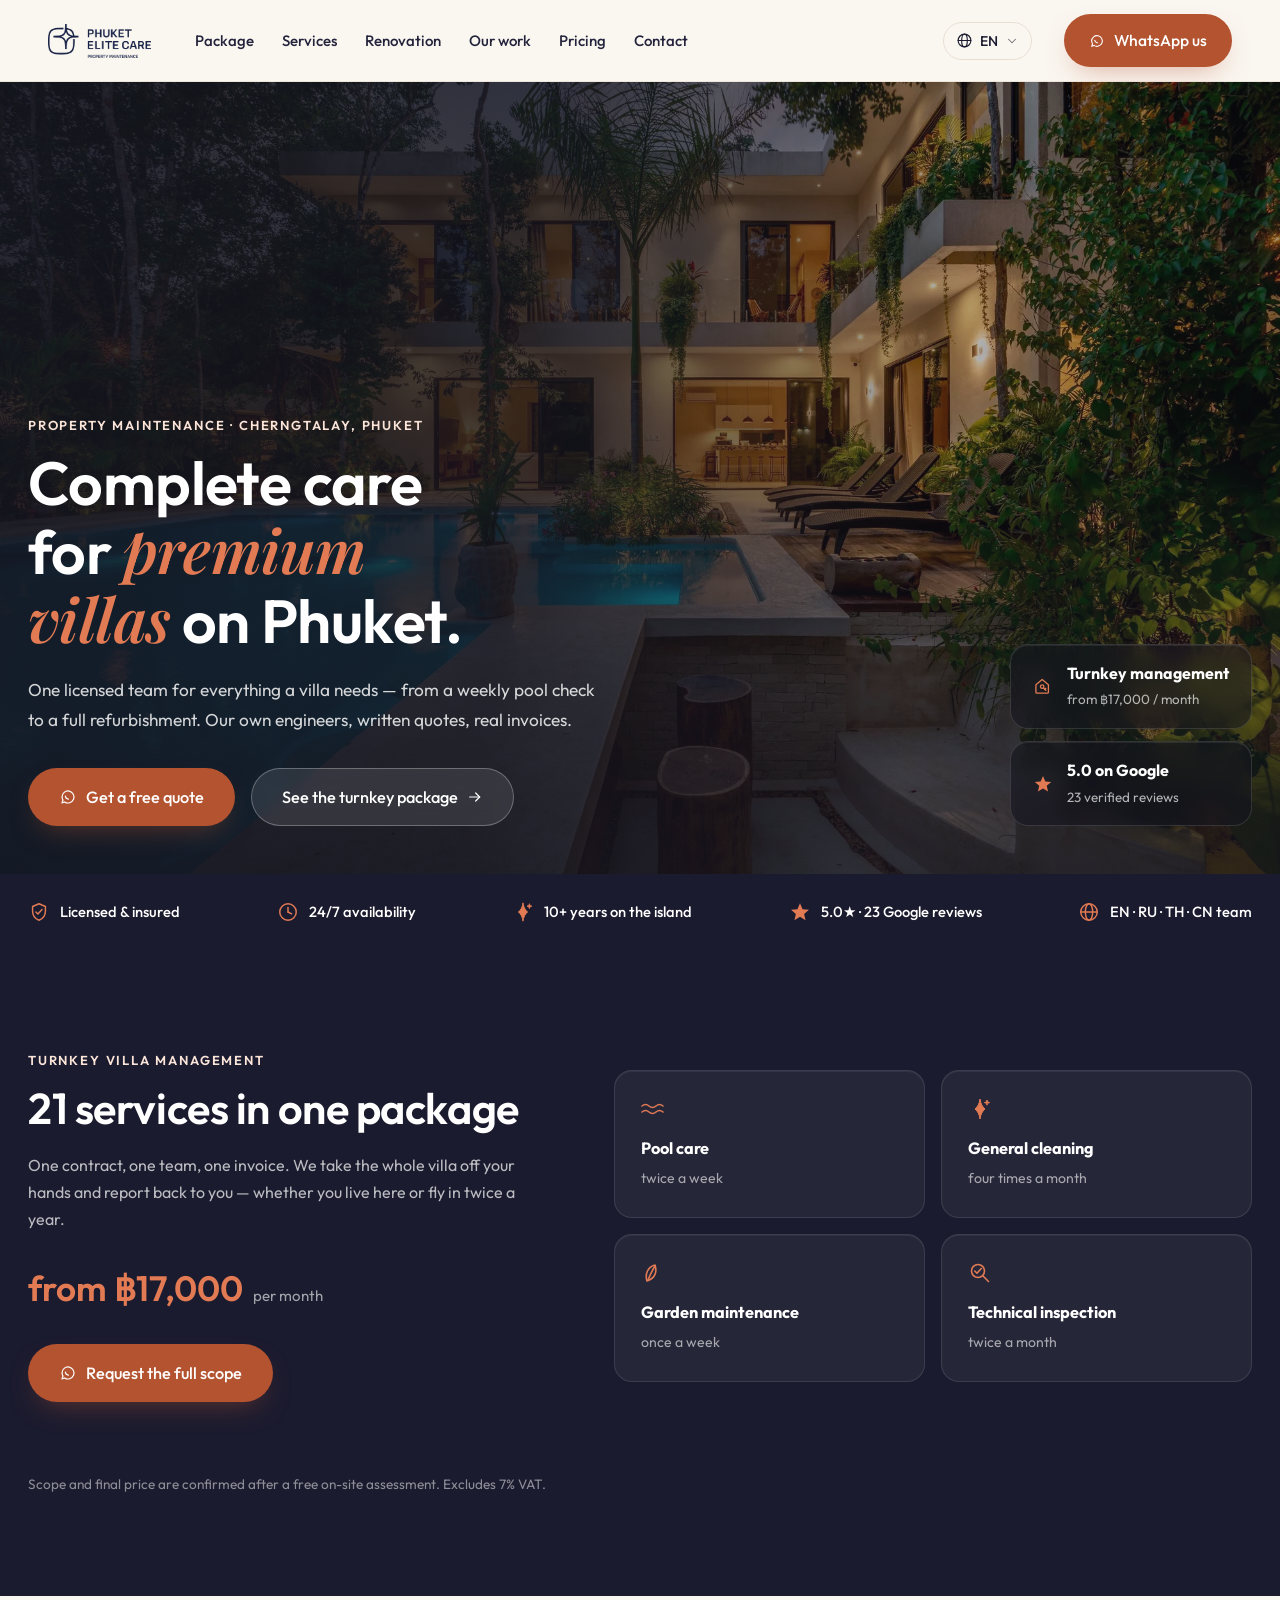
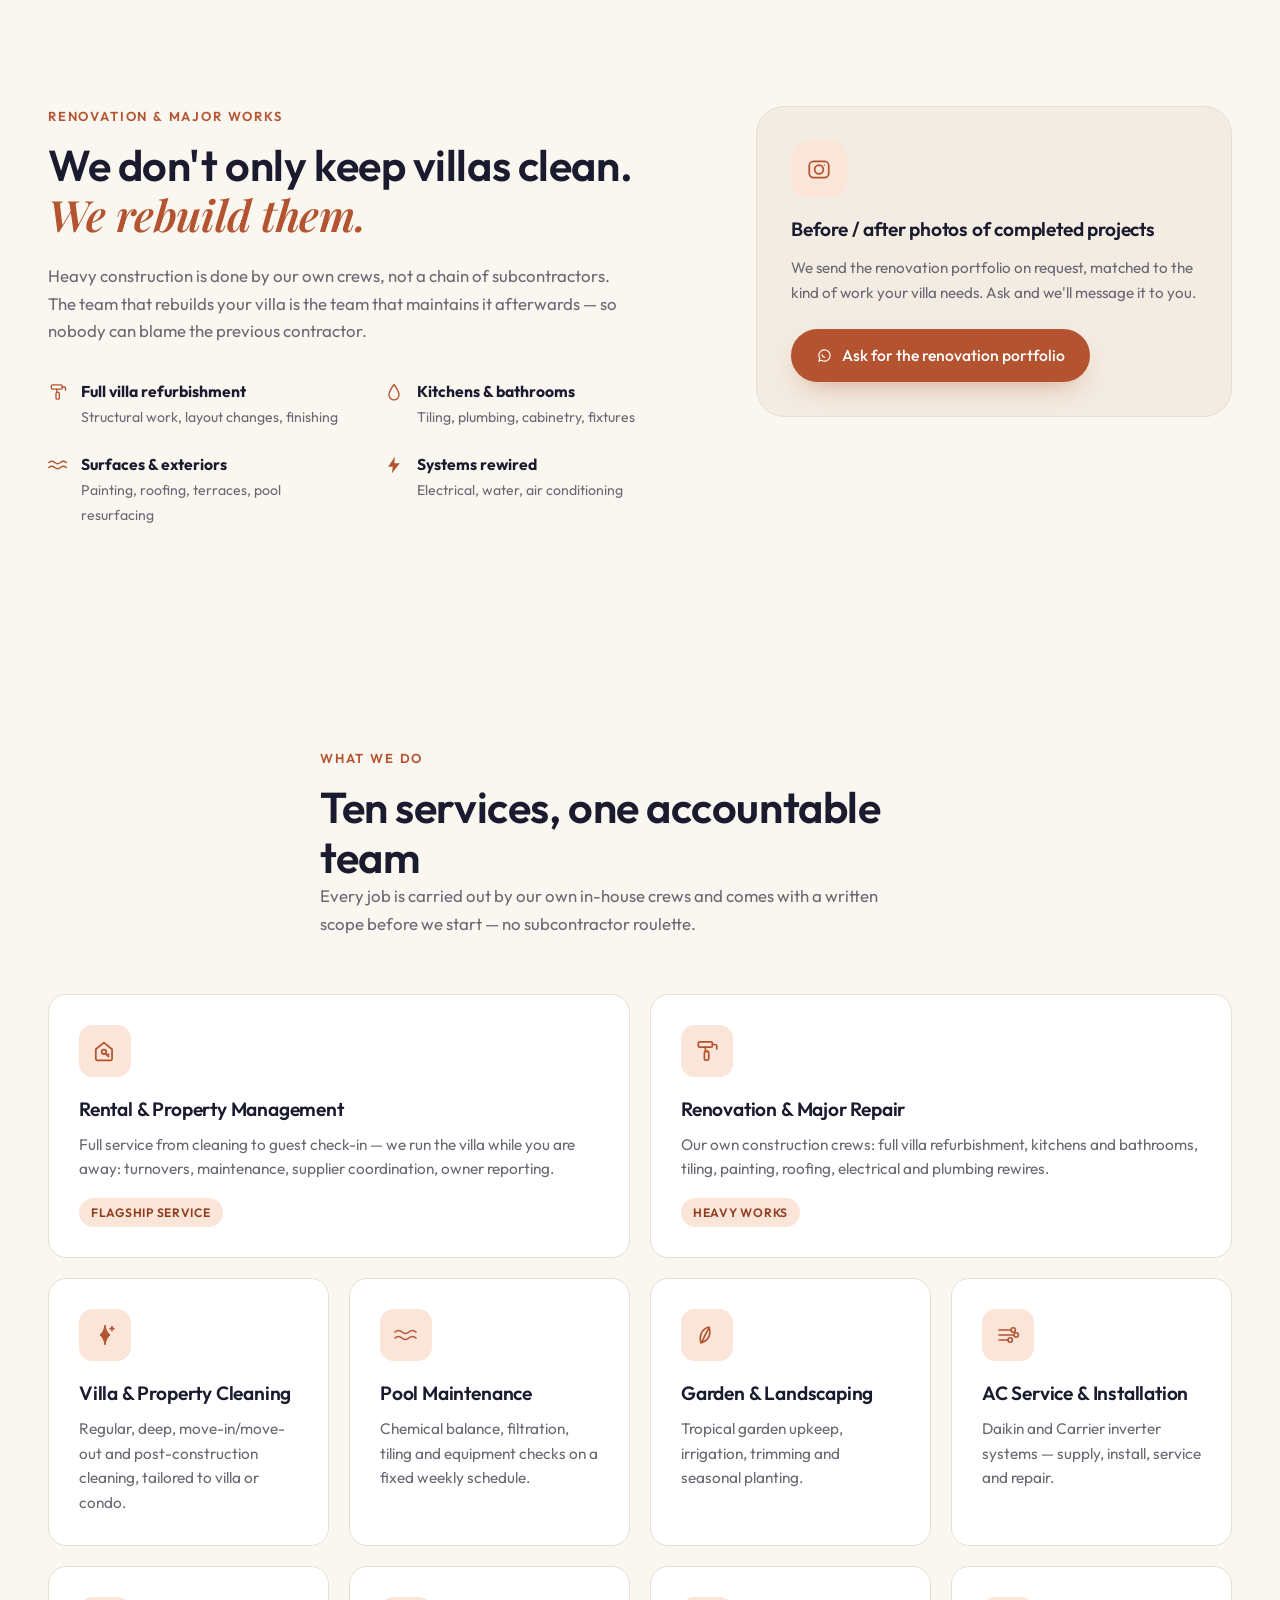
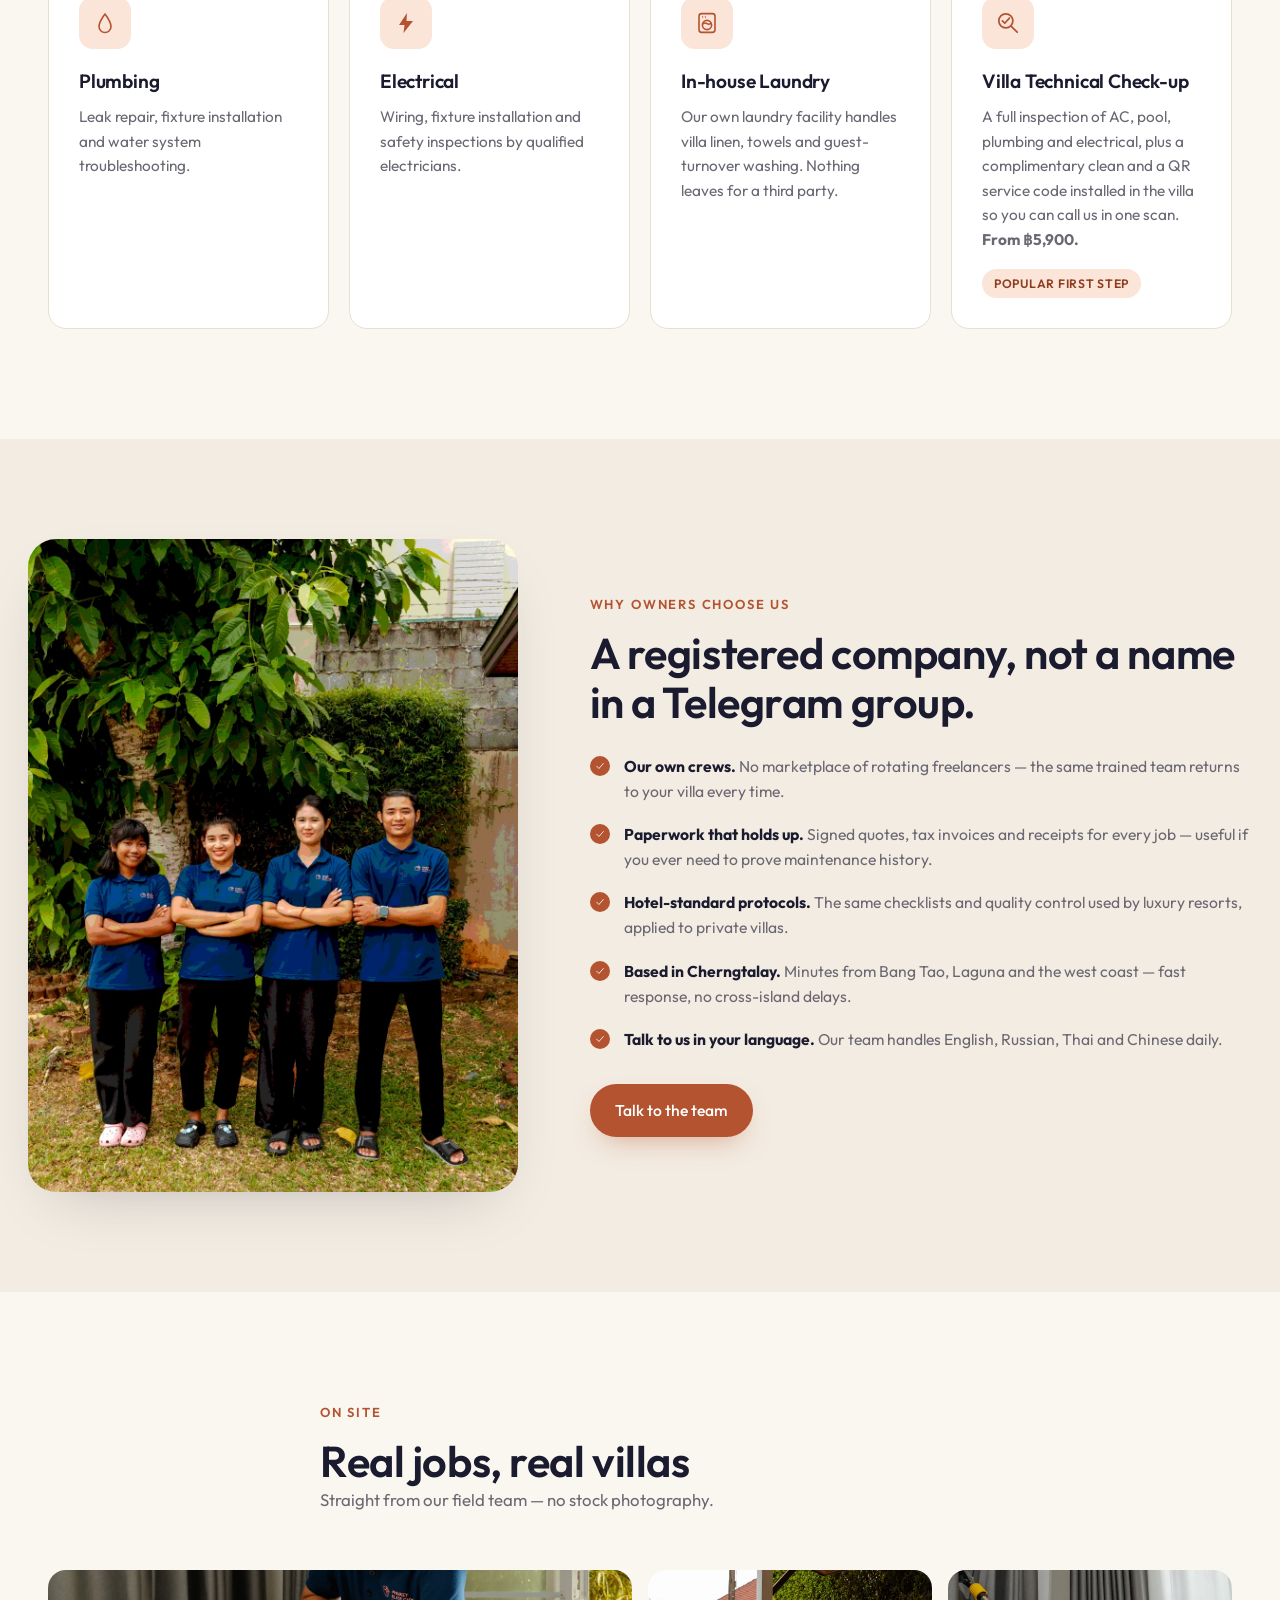
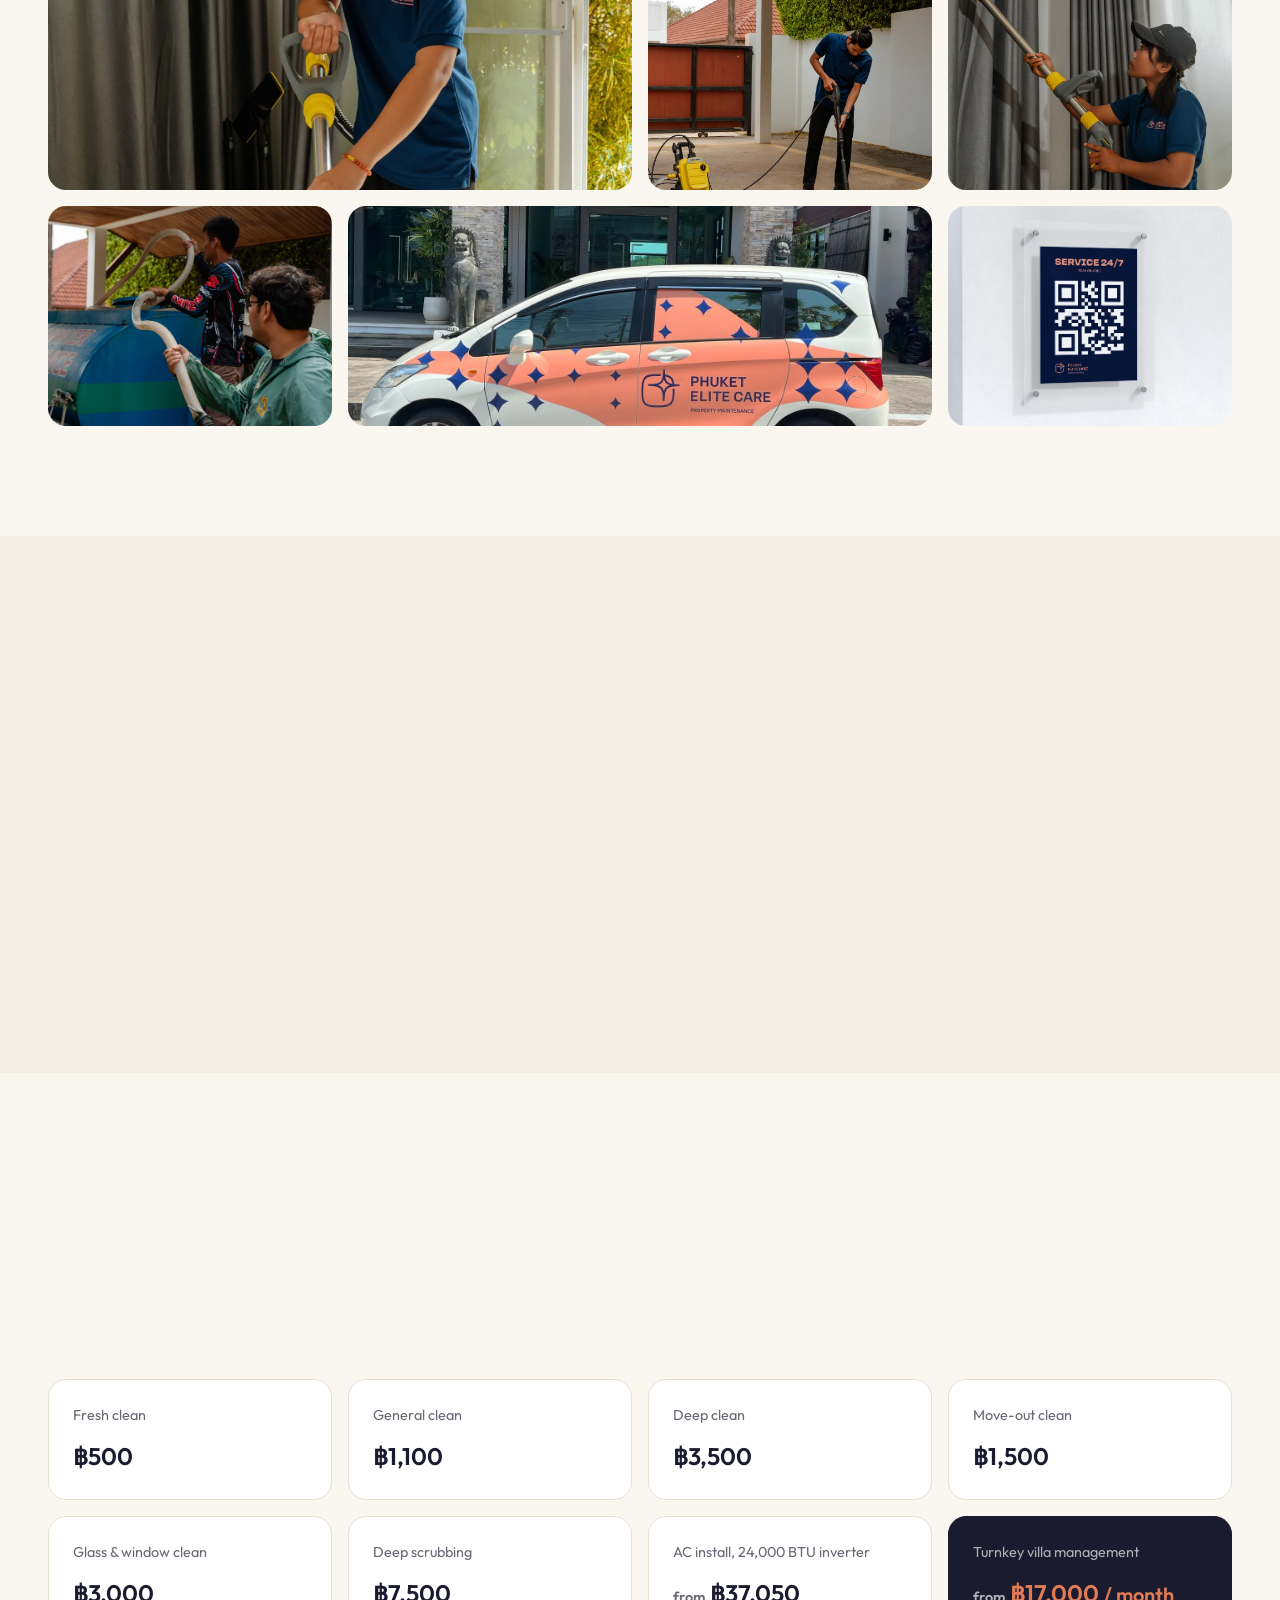
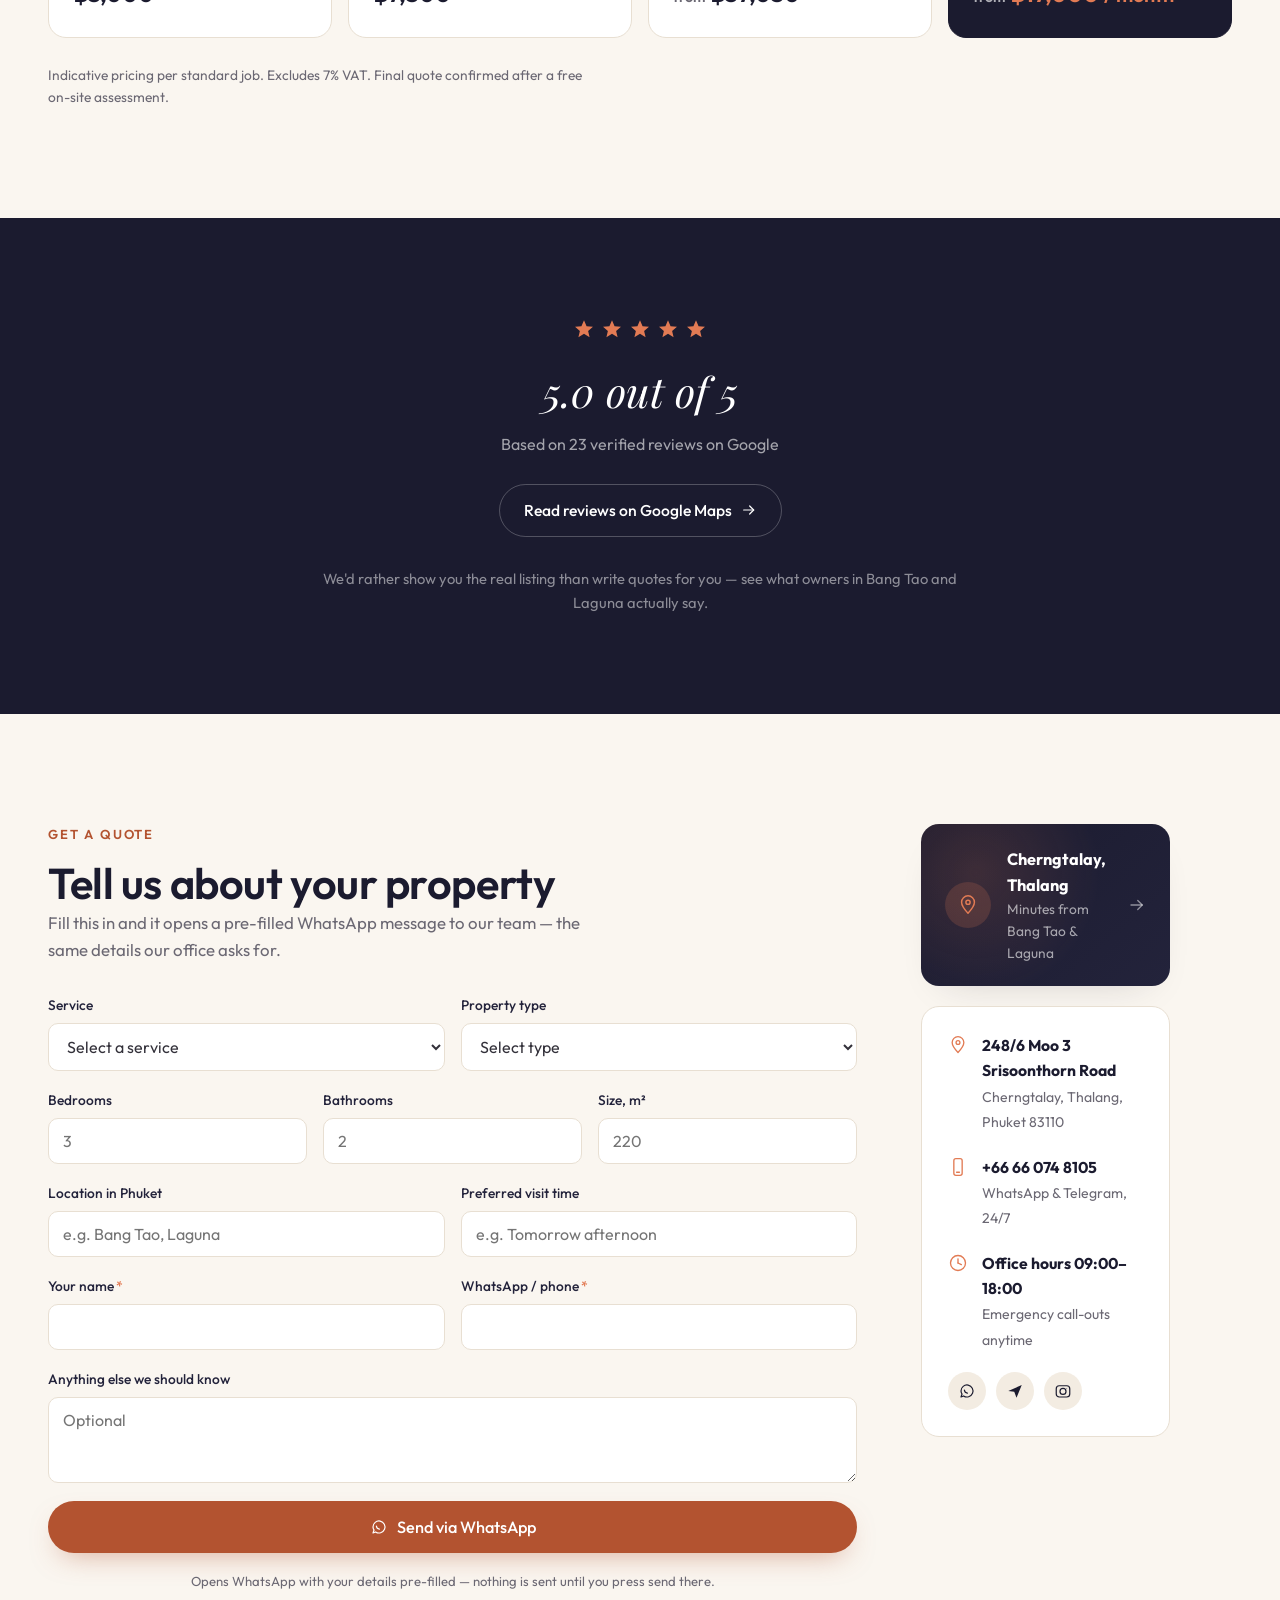
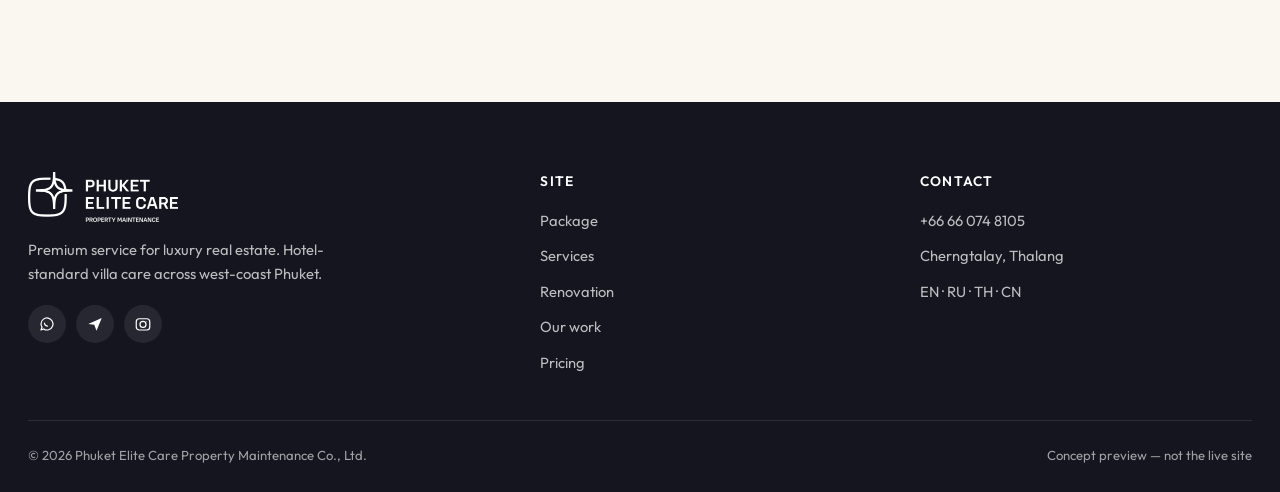
==== index.html @ 357c77c9 "Tune the hero scrim so the villa stays visible The previous scrim was darkened to guarantee contrast" ====
<!DOCTYPE html>
<html lang="en">
<head>
<meta charset="UTF-8">
<meta name="viewport" content="width=device-width, initial-scale=1.0">
<title data-i18n="meta.title">Phuket Elite Care — Premium Villa Care, Renovation &amp; Management</title>
<meta name="description" data-i18n-attr="content:meta.description" content="Complete care for premium villas on Phuket: turnkey management from ฿17,000/month, full renovation, pool, garden, AC, in-house laundry. Licensed, 24/7, EN·RU·TH·CN.">
<link rel="icon" href="assets/images/logo-sm.png">

<meta property="og:type" content="website">
<meta property="og:url" content="https://a1exxx.github.io/elitecare-phuket/">
<meta property="og:title" data-i18n-attr="content:meta.title" content="Phuket Elite Care — Premium Villa Care, Renovation & Management">
<meta property="og:description" data-i18n-attr="content:meta.description" content="Complete care for premium villas on Phuket.">
<meta property="og:image" content="https://a1exxx.github.io/elitecare-phuket/assets/images/og-cover.jpg">
<meta name="twitter:card" content="summary_large_image">

<link rel="preconnect" href="https://fonts.googleapis.com">
<link rel="preconnect" href="https://fonts.gstatic.com" crossorigin>
<link href="https://fonts.googleapis.com/css2?family=Playfair+Display:ital,wght@0,500;0,600;1,500;1,600&family=Outfit:wght@300;400;500;600;700&family=Noto+Sans+Thai:wght@300;400;500;600;700&family=Noto+Sans+SC:wght@300;400;500;600;700&display=swap" rel="stylesheet">
<link rel="preload" as="image" href="assets/images/hero-villa.webp" fetchpriority="high">
<link rel="stylesheet" href="styles.css?v=13">
</head>
<body>

<!-- ============ ICON SPRITE ============ -->
<svg class="icon-sprite-defs" aria-hidden="true" style="position:absolute;width:0;height:0;overflow:hidden">
<defs>

<symbol id="icon-sparkle" viewBox="0 0 24 24">
<path d="M12 2C12.6 6.7 14.3 9.7 17 12C14.3 14.3 12.6 17.3 12 22C11.4 17.3 9.7 14.3 7 12C9.7 9.7 11.4 6.7 12 2Z"/>
<path d="M19 3C19.3 4.6 20 5.3 21.6 5.6C20 5.9 19.3 6.6 19 8.2C18.7 6.6 18 5.9 16.4 5.6C18 5.3 18.7 4.6 19 3Z"/>
</symbol>

<symbol id="icon-pool" viewBox="0 0 24 24" fill="none" stroke="currentColor" stroke-width="1.6" stroke-linecap="round" stroke-linejoin="round">
<path d="M1 9Q4.5 6 8 9T15 9T22 9"/>
<path d="M1 15Q4.5 12 8 15T15 15T22 15"/>
</symbol>

<symbol id="icon-garden" viewBox="0 0 24 24" fill="none" stroke="currentColor" stroke-width="1.6" stroke-linecap="round" stroke-linejoin="round">
<path d="M6 20C4 14 6 6 14 4C16 10 15 17 6 20Z"/>
<path d="M7 19C9 14 11 10 14 5"/>
</symbol>

<symbol id="icon-ac" viewBox="0 0 24 24" fill="none" stroke="currentColor" stroke-width="1.6" stroke-linecap="round" stroke-linejoin="round">
<line x1="3" y1="7" x2="15" y2="7"/><circle cx="17.2" cy="7" r="2.2"/>
<line x1="3" y1="12" x2="18" y2="12"/><circle cx="20.2" cy="12" r="2.2"/>
<line x1="3" y1="17" x2="12" y2="17"/><circle cx="14.2" cy="17" r="2.2"/>
</symbol>

<symbol id="icon-plumbing" viewBox="0 0 24 24" fill="none" stroke="currentColor" stroke-width="1.6" stroke-linecap="round" stroke-linejoin="round">
<path d="M12 3C12 3 6 11 6 15.5A6 6 0 0 0 18 15.5C18 11 12 3 12 3Z"/>
</symbol>

<symbol id="icon-electrical" viewBox="0 0 24 24" fill="currentColor" stroke="none">
<path d="M13 2L5 14H10.5L9.5 22L19 10H12.5L13 2Z"/>
</symbol>

<symbol id="icon-renovation" viewBox="0 0 24 24" fill="none" stroke="currentColor" stroke-width="1.6" stroke-linecap="round" stroke-linejoin="round">
<rect x="4" y="3.5" width="13" height="5" rx="1.4"/>
<path d="M17 6H19.6A1.4 1.4 0 0 1 21 7.4V10"/>
<path d="M10.5 8.5V11.4A1 1 0 0 0 11.5 12.4H13"/>
<rect x="9.6" y="12.4" width="4" height="8.1" rx="1.4"/>
</symbol>

<symbol id="icon-management" viewBox="0 0 24 24" fill="none" stroke="currentColor" stroke-width="1.6" stroke-linecap="round" stroke-linejoin="round">
<path d="M3.5 10.4L11 4.2L18.5 10.4V19.4A1.2 1.2 0 0 1 17.3 20.6H4.7A1.2 1.2 0 0 1 3.5 19.4Z"/>
<circle cx="11" cy="12.8" r="2.1"/>
<path d="M12.6 14.4L15.4 17.2"/>
<path d="M14.2 16L15.4 14.8"/>
</symbol>

<symbol id="icon-laundry" viewBox="0 0 24 24" fill="none" stroke="currentColor" stroke-width="1.6" stroke-linecap="round" stroke-linejoin="round">
<rect x="4" y="2.6" width="16" height="18.8" rx="2.6"/>
<circle cx="12" cy="14" r="4.6"/>
<path d="M8.4 12.6Q10.2 11.3 12 12.6T15.6 12.6"/>
<circle cx="7.6" cy="6" r="0.7" fill="currentColor" stroke="none"/>
<circle cx="10.4" cy="6" r="0.7" fill="currentColor" stroke="none"/>
</symbol>

<symbol id="icon-checkup" viewBox="0 0 24 24" fill="none" stroke="currentColor" stroke-width="1.6" stroke-linecap="round" stroke-linejoin="round">
<circle cx="10" cy="10" r="6.5"/>
<line x1="14.8" y1="14.8" x2="20.5" y2="20.5"/>
<path d="M6.8 10L9 12.2L13.3 7.5"/>
</symbol>

<symbol id="icon-star" viewBox="0 0 24 24" fill="currentColor" stroke="none">
<path d="M12 2.5L14.8 8.9L21.8 9.6L16.5 14.2L18.1 21.1L12 17.3L5.9 21.1L7.5 14.2L2.2 9.6L9.2 8.9Z"/>
</symbol>

<symbol id="icon-shield" viewBox="0 0 24 24" fill="none" stroke="currentColor" stroke-width="1.6" stroke-linecap="round" stroke-linejoin="round">
<path d="M12 3L19 6V11C19 16.2 15.7 19.7 12 21C8.3 19.7 5 16.2 5 11V6Z"/>
<path d="M8.7 12L10.8 14.1L15.3 9.4"/>
</symbol>

<symbol id="icon-clock" viewBox="0 0 24 24" fill="none" stroke="currentColor" stroke-width="1.6" stroke-linecap="round" stroke-linejoin="round">
<circle cx="12" cy="12" r="9"/>
<line x1="12" y1="12" x2="12" y2="7"/>
<line x1="12" y1="12" x2="16" y2="14"/>
</symbol>

<symbol id="icon-globe" viewBox="0 0 24 24" fill="none" stroke="currentColor" stroke-width="1.6" stroke-linecap="round" stroke-linejoin="round">
<circle cx="12" cy="12" r="9"/>
<ellipse cx="12" cy="12" rx="4" ry="9"/>
<line x1="3" y1="12" x2="21" y2="12"/>
</symbol>

<symbol id="icon-message" viewBox="0 0 24 24" fill="none" stroke="currentColor" stroke-width="1.6" stroke-linecap="round" stroke-linejoin="round">
<path d="M4 12a8 8 0 1 1 3.5 6.6L4 20l1.4-3.9A8 8 0 0 1 4 12Z"/>
<path d="M8.5 10.8c.3 2 2 3.7 4 4"/>
</symbol>

<symbol id="icon-send" viewBox="0 0 24 24" fill="currentColor" stroke="none">
<path d="M3 12L21 4L14 21L11 13L3 12Z"/>
</symbol>

<symbol id="icon-camera" viewBox="0 0 24 24" fill="none" stroke="currentColor" stroke-width="1.6" stroke-linecap="round" stroke-linejoin="round">
<rect x="3" y="5" width="18" height="15" rx="4"/>
<circle cx="12" cy="12.5" r="4"/>
<circle cx="17" cy="8.5" r="0.6" fill="currentColor" stroke="none"/>
</symbol>

<symbol id="icon-pin" viewBox="0 0 24 24" fill="none" stroke="currentColor" stroke-width="1.6" stroke-linecap="round" stroke-linejoin="round">
<path d="M12 21C12 21 5 13.5 5 9A7 7 0 0 1 19 9C19 13.5 12 21 12 21Z"/>
<circle cx="12" cy="9" r="2.3"/>
</symbol>

<symbol id="icon-phone" viewBox="0 0 24 24" fill="none" stroke="currentColor" stroke-width="1.6" stroke-linecap="round" stroke-linejoin="round">
<rect x="7" y="2" width="10" height="20" rx="2.5"/>
<line x1="10.3" y1="18.3" x2="13.7" y2="18.3"/>
</symbol>

<symbol id="icon-menu" viewBox="0 0 24 24" fill="none" stroke="currentColor" stroke-width="1.8" stroke-linecap="round">
<line x1="4" y1="7" x2="20" y2="7"/><line x1="4" y1="12" x2="20" y2="12"/><line x1="4" y1="17" x2="20" y2="17"/>
</symbol>

<symbol id="icon-close" viewBox="0 0 24 24" fill="none" stroke="currentColor" stroke-width="1.8" stroke-linecap="round">
<line x1="6" y1="6" x2="18" y2="18"/><line x1="18" y1="6" x2="6" y2="18"/>
</symbol>

<symbol id="icon-arrow" viewBox="0 0 24 24" fill="none" stroke="currentColor" stroke-width="1.8" stroke-linecap="round" stroke-linejoin="round">
<line x1="4" y1="12" x2="19" y2="12"/><path d="M13 6L19 12L13 18"/>
</symbol>

<symbol id="icon-check" viewBox="0 0 24 24" fill="none" stroke="currentColor" stroke-width="2" stroke-linecap="round" stroke-linejoin="round">
<path d="M4 12.5L9.5 18L20 6"/>
</symbol>

<symbol id="icon-chevron" viewBox="0 0 24 24" fill="none" stroke="currentColor" stroke-width="1.8" stroke-linecap="round" stroke-linejoin="round">
<path d="M6 9L12 15L18 9"/>
</symbol>

</defs>
</svg>

<a href="#main" class="skip-link" data-i18n="skip.main">Skip to main content</a>

<!-- ============ HEADER ============ -->
<header class="site-header" id="top">
  <div class="header-inner">
    <a href="#top" class="logo">
      <img src="assets/images/logo-sm.png" alt="Phuket Elite Care — Property Maintenance" width="172" height="57">
    </a>
    <nav class="nav-links" aria-label="Primary">
      <a href="#package" data-i18n="nav.package">Package</a>
      <a href="#services" data-i18n="nav.services">Services</a>
      <a href="#renovation" data-i18n="nav.renovation">Renovation</a>
      <a href="#gallery" data-i18n="nav.work">Our work</a>
      <a href="#pricing" data-i18n="nav.pricing">Pricing</a>
      <a href="#contact" data-i18n="nav.contact">Contact</a>
    </nav>

    <div class="lang-switch">
      <button class="lang-btn" id="lang-btn" aria-haspopup="listbox" aria-expanded="false" data-i18n-attr="aria-label:nav.langLabel" aria-label="Change language">
        <svg class="icon" width="17" height="17"><use href="#icon-globe"/></svg>
        <span class="lang-current" id="lang-current">EN</span>
        <svg class="icon lang-chevron" width="14" height="14"><use href="#icon-chevron"/></svg>
      </button>
      <ul class="lang-menu" id="lang-menu" role="listbox" hidden></ul>
    </div>

    <a href="https://wa.me/66660748105" target="_blank" rel="noopener" class="btn btn-primary header-cta">
      <svg class="icon" width="16" height="16"><use href="#icon-message"/></svg>
      <span data-i18n="nav.whatsapp">WhatsApp us</span>
    </a>

    <button class="nav-toggle" data-i18n-attr="aria-label:nav.menuOpen" aria-label="Open menu" aria-expanded="false" aria-controls="mobile-nav">
      <svg class="icon icon-open" width="22" height="22"><use href="#icon-menu"/></svg>
      <svg class="icon icon-close" width="22" height="22"><use href="#icon-close"/></svg>
    </button>
  </div>

  <nav class="mobile-nav" id="mobile-nav" aria-label="Mobile">
    <a href="#package" data-i18n="nav.package">Package</a>
    <a href="#services" data-i18n="nav.services">Services</a>
    <a href="#renovation" data-i18n="nav.renovation">Renovation</a>
    <a href="#gallery" data-i18n="nav.work">Our work</a>
    <a href="#pricing" data-i18n="nav.pricing">Pricing</a>
    <a href="#contact" data-i18n="nav.contact">Contact</a>
    <a href="https://wa.me/66660748105" target="_blank" rel="noopener" class="btn btn-primary" data-i18n="nav.whatsapp">WhatsApp us</a>
  </nav>
</header>

<main id="main">

<!-- ============ HERO ============ -->
<section class="hero">
  <img src="assets/images/hero-villa.webp" data-i18n-attr="alt:gal.altHero" alt="A premium villa with a lit pool at dusk" class="hero-bg" fetchpriority="high" decoding="async">
  <div class="hero-scrim"></div>
  <div class="hero-inner">
    <div class="hero-content">
      <p class="eyebrow eyebrow-light" data-i18n="hero.eyebrow">Property maintenance · Cherngtalay, Phuket</p>
      <h1>
        <span data-i18n="hero.h1a">Complete care for</span>
        <em data-i18n="hero.h1em">premium villas</em>
        <span data-i18n="hero.h1b">on Phuket.</span>
      </h1>
      <p class="hero-lead" data-i18n="hero.lead">One licensed team for everything a villa needs — from a weekly pool check to a full refurbishment. Our own engineers, written quotes, real invoices.</p>
      <div class="hero-actions">
        <a href="#contact" class="btn btn-primary btn-lg">
          <svg class="icon" width="18" height="18"><use href="#icon-message"/></svg>
          <span data-i18n="hero.cta1">Get a free quote</span>
        </a>
        <a href="#package" class="btn btn-glass btn-lg">
          <span data-i18n="hero.cta2">See the turnkey package</span>
          <svg class="icon" width="16" height="16"><use href="#icon-arrow"/></svg>
        </a>
      </div>
    </div>

    <div class="hero-stats">
      <div class="hero-stat">
        <svg class="icon" width="20" height="20"><use href="#icon-management"/></svg>
        <div>
          <strong data-i18n="hero.stat1">Turnkey management</strong>
          <span data-i18n="hero.stat1sub">from ฿17,000 / month</span>
        </div>
      </div>
      <div class="hero-stat">
        <svg class="icon" width="20" height="20"><use href="#icon-star"/></svg>
        <div>
          <strong data-i18n="hero.stat2">5.0 on Google</strong>
          <span data-i18n="hero.stat2sub">23 verified reviews</span>
        </div>
      </div>
    </div>
  </div>
</section>

<!-- ============ TRUST BAR ============ -->
<section class="trust-bar">
  <div class="trust-bar-inner">
    <div class="trust-item reveal">
      <svg class="icon" width="22" height="22"><use href="#icon-shield"/></svg>
      <span data-i18n="trust.licensed">Licensed &amp; insured</span>
    </div>
    <div class="trust-item reveal">
      <svg class="icon" width="22" height="22"><use href="#icon-clock"/></svg>
      <span data-i18n="trust.hours">24/7 availability</span>
    </div>
    <div class="trust-item reveal">
      <svg class="icon" width="22" height="22"><use href="#icon-sparkle"/></svg>
      <span data-i18n="trust.years">10+ years on the island</span>
    </div>
    <div class="trust-item reveal">
      <svg class="icon" width="22" height="22"><use href="#icon-star"/></svg>
      <span data-i18n="trust.reviews">5.0★ · 23 Google reviews</span>
    </div>
    <div class="trust-item reveal">
      <svg class="icon" width="22" height="22"><use href="#icon-globe"/></svg>
      <span data-i18n="trust.langs">EN · RU · TH · CN team</span>
    </div>
  </div>
</section>

<!-- ============ TURNKEY PACKAGE ============ -->
<section class="package" id="package">
  <div class="package-inner">
    <div class="package-head reveal">
      <p class="eyebrow eyebrow-light" data-i18n="pkg.eyebrow">Turnkey villa management</p>
      <h2 data-i18n="pkg.h2">21 services in one package</h2>
      <p class="package-lead" data-i18n="pkg.lead">One contract, one team, one invoice.</p>
      <div class="package-price">
        <strong data-i18n="pkg.price">from ฿17,000</strong>
        <span data-i18n="pkg.priceUnit">per month</span>
      </div>
      <a href="https://wa.me/66660748105" target="_blank" rel="noopener" class="btn btn-primary btn-lg" id="pkg-cta">
        <svg class="icon" width="18" height="18"><use href="#icon-message"/></svg>
        <span data-i18n="pkg.cta">Request the full scope</span>
      </a>
    </div>

    <ul class="package-grid">
      <li class="package-item reveal">
        <svg class="icon" width="24" height="24"><use href="#icon-pool"/></svg>
        <strong data-i18n="pkg.item1">Pool care</strong>
        <span data-i18n="pkg.item1sub">twice a week</span>
      </li>
      <li class="package-item reveal">
        <svg class="icon" width="24" height="24"><use href="#icon-sparkle"/></svg>
        <strong data-i18n="pkg.item2">General cleaning</strong>
        <span data-i18n="pkg.item2sub">four times a month</span>
      </li>
      <li class="package-item reveal">
        <svg class="icon" width="24" height="24"><use href="#icon-garden"/></svg>
        <strong data-i18n="pkg.item3">Garden maintenance</strong>
        <span data-i18n="pkg.item3sub">once a week</span>
      </li>
      <li class="package-item reveal">
        <svg class="icon" width="24" height="24"><use href="#icon-checkup"/></svg>
        <strong data-i18n="pkg.item4">Technical inspection</strong>
        <span data-i18n="pkg.item4sub">twice a month</span>
      </li>
    </ul>
    <p class="package-note reveal" data-i18n="pkg.note">Scope and final price are confirmed after a free on-site assessment. Excludes 7% VAT.</p>
  </div>
</section>

<!-- ============ RENOVATION SPOTLIGHT ============ -->
<section class="reno" id="renovation">
  <div class="reno-grid">
    <div class="reno-content reveal">
      <p class="eyebrow" data-i18n="reno.eyebrow">Renovation &amp; major works</p>
      <h2>
        <span data-i18n="reno.h2a">We don't only keep villas clean.</span>
        <em data-i18n="reno.h2em">We rebuild them.</em>
      </h2>
      <p class="section-lead" data-i18n="reno.lead">Heavy construction is done by our own crews, not a chain of subcontractors.</p>

      <ul class="reno-list">
        <li>
          <svg class="icon" width="20" height="20"><use href="#icon-renovation"/></svg>
          <div>
            <strong data-i18n="reno.b1">Full villa refurbishment</strong>
            <span data-i18n="reno.b1sub">Structural work, layout changes, finishing</span>
          </div>
        </li>
        <li>
          <svg class="icon" width="20" height="20"><use href="#icon-plumbing"/></svg>
          <div>
            <strong data-i18n="reno.b2">Kitchens &amp; bathrooms</strong>
            <span data-i18n="reno.b2sub">Tiling, plumbing, cabinetry, fixtures</span>
          </div>
        </li>
        <li>
          <svg class="icon" width="20" height="20"><use href="#icon-pool"/></svg>
          <div>
            <strong data-i18n="reno.b3">Surfaces &amp; exteriors</strong>
            <span data-i18n="reno.b3sub">Painting, roofing, terraces, pool resurfacing</span>
          </div>
        </li>
        <li>
          <svg class="icon" width="20" height="20"><use href="#icon-electrical"/></svg>
          <div>
            <strong data-i18n="reno.b4">Systems rewired</strong>
            <span data-i18n="reno.b4sub">Electrical, water, air conditioning</span>
          </div>
        </li>
      </ul>
    </div>

    <aside class="reno-portfolio reveal">
      <div class="reno-portfolio-mark">
        <svg class="icon" width="26" height="26"><use href="#icon-camera"/></svg>
      </div>
      <h3 data-i18n="reno.portfolioTitle">Before / after photos of completed projects</h3>
      <p data-i18n="reno.portfolioText">We send the renovation portfolio on request, matched to the kind of work your villa needs.</p>
      <a href="https://wa.me/66660748105" target="_blank" rel="noopener" class="btn btn-primary" id="reno-cta">
        <svg class="icon" width="17" height="17"><use href="#icon-message"/></svg>
        <span data-i18n="reno.cta">Ask for the renovation portfolio</span>
      </a>
    </aside>
  </div>
</section>

<!-- ============ SERVICES ============ -->
<section class="services" id="services">
  <div class="section-head reveal">
    <p class="eyebrow" data-i18n="svc.eyebrow">What we do</p>
    <h2 data-i18n="svc.h2">Ten services, one accountable team</h2>
    <p class="section-lead" data-i18n="svc.lead">Every job is carried out by our own in-house crews.</p>
  </div>

  <div class="bento">
    <article class="bento-card reveal">
      <div class="bento-icon"><svg class="icon" width="26" height="26"><use href="#icon-management"/></svg></div>
      <h3 data-i18n="svc.mgmt">Rental &amp; Property Management</h3>
      <p data-i18n="svc.mgmtText">Full service from cleaning to guest check-in.</p>
      <span class="bento-tag" data-i18n="svc.mgmtTag">Flagship service</span>
    </article>

    <article class="bento-card reveal">
      <div class="bento-icon"><svg class="icon" width="26" height="26"><use href="#icon-renovation"/></svg></div>
      <h3 data-i18n="svc.reno">Renovation &amp; Major Repair</h3>
      <p data-i18n="svc.renoText">Our own construction crews.</p>
      <span class="bento-tag" data-i18n="svc.renoTag">Heavy works</span>
    </article>

    <article class="bento-card reveal">
      <div class="bento-icon"><svg class="icon" width="24" height="24"><use href="#icon-sparkle"/></svg></div>
      <h3 data-i18n="svc.clean">Villa &amp; Property Cleaning</h3>
      <p data-i18n="svc.cleanText">Regular, deep, move-in/move-out and post-construction cleaning.</p>
    </article>

    <article class="bento-card reveal">
      <div class="bento-icon"><svg class="icon" width="24" height="24"><use href="#icon-pool"/></svg></div>
      <h3 data-i18n="svc.pool">Pool Maintenance</h3>
      <p data-i18n="svc.poolText">Chemical balance, filtration and equipment checks.</p>
    </article>

    <article class="bento-card reveal">
      <div class="bento-icon"><svg class="icon" width="24" height="24"><use href="#icon-garden"/></svg></div>
      <h3 data-i18n="svc.garden">Garden &amp; Landscaping</h3>
      <p data-i18n="svc.gardenText">Tropical garden upkeep, irrigation and trimming.</p>
    </article>

    <article class="bento-card reveal">
      <div class="bento-icon"><svg class="icon" width="24" height="24"><use href="#icon-ac"/></svg></div>
      <h3 data-i18n="svc.ac">AC Service &amp; Installation</h3>
      <p data-i18n="svc.acText">Daikin and Carrier inverter systems.</p>
    </article>

    <article class="bento-card reveal">
      <div class="bento-icon"><svg class="icon" width="24" height="24"><use href="#icon-plumbing"/></svg></div>
      <h3 data-i18n="svc.plumb">Plumbing</h3>
      <p data-i18n="svc.plumbText">Leak repair, fixture installation and troubleshooting.</p>
    </article>

    <article class="bento-card reveal">
      <div class="bento-icon"><svg class="icon" width="24" height="24"><use href="#icon-electrical"/></svg></div>
      <h3 data-i18n="svc.elec">Electrical</h3>
      <p data-i18n="svc.elecText">Wiring, fixture installation and safety inspections.</p>
    </article>

    <article class="bento-card reveal">
      <div class="bento-icon"><svg class="icon" width="24" height="24"><use href="#icon-laundry"/></svg></div>
      <h3 data-i18n="svc.laundry">In-house Laundry</h3>
      <p data-i18n="svc.laundryText">Our own laundry facility handles villa linen and towels.</p>
    </article>

    <article class="bento-card bento-wide reveal">
      <div class="bento-icon"><svg class="icon" width="26" height="26"><use href="#icon-checkup"/></svg></div>
      <h3 data-i18n="svc.checkup">Villa Technical Check-up</h3>
      <p>
        <span data-i18n="svc.checkupText">A full inspection of AC, pool, plumbing and electrical.</span>
        <strong data-i18n="svc.checkupPrice">From ฿5,900.</strong>
      </p>
      <span class="bento-tag" data-i18n="svc.checkupTag">Popular first step</span>
    </article>
  </div>
</section>

<!-- ============ WHY US ============ -->
<section class="why-us" id="why-us">
  <div class="why-grid">
    <div class="why-visual reveal">
      <img src="assets/images/photo-05.webp" data-i18n-attr="alt:gal.altTeam" alt="The Phuket Elite Care team" class="why-img" loading="lazy">
    </div>
    <div class="why-content reveal">
      <p class="eyebrow" data-i18n="why.eyebrow">Why owners choose us</p>
      <h2 data-i18n="why.h2">A registered company, not a name in a Telegram group.</h2>
      <ul class="why-list">
        <li>
          <svg class="icon" width="20" height="20"><use href="#icon-check"/></svg>
          <div><strong data-i18n="why.p1">Our own crews.</strong> <span data-i18n="why.p1text">The same trained team returns to your villa every time.</span></div>
        </li>
        <li>
          <svg class="icon" width="20" height="20"><use href="#icon-check"/></svg>
          <div><strong data-i18n="why.p2">Paperwork that holds up.</strong> <span data-i18n="why.p2text">Signed quotes, tax invoices and receipts for every job.</span></div>
        </li>
        <li>
          <svg class="icon" width="20" height="20"><use href="#icon-check"/></svg>
          <div><strong data-i18n="why.p3">Hotel-standard protocols.</strong> <span data-i18n="why.p3text">The same checklists used by luxury resorts.</span></div>
        </li>
        <li>
          <svg class="icon" width="20" height="20"><use href="#icon-check"/></svg>
          <div><strong data-i18n="why.p4">Based in Cherngtalay.</strong> <span data-i18n="why.p4text">Minutes from Bang Tao and Laguna.</span></div>
        </li>
        <li>
          <svg class="icon" width="20" height="20"><use href="#icon-check"/></svg>
          <div><strong data-i18n="why.p5">Talk to us in your language.</strong> <span data-i18n="why.p5text">English, Russian, Thai and Chinese.</span></div>
        </li>
      </ul>
      <a href="#contact" class="btn btn-primary" data-i18n="why.cta">Talk to the team</a>
    </div>
  </div>
</section>

<!-- ============ GALLERY ============ -->
<section class="gallery" id="gallery">
  <div class="section-head reveal">
    <p class="eyebrow" data-i18n="gal.eyebrow">On site</p>
    <h2 data-i18n="gal.h2">Real jobs, real villas</h2>
    <p class="section-lead" data-i18n="gal.lead">Straight from our field team — no stock photography.</p>
  </div>
  <div class="gallery-grid">
    <figure class="gallery-item span-2 reveal"><img src="assets/images/photo-02-DSC03206.webp" data-i18n-attr="alt:gal.alt1" alt="Technician deep-cleaning a villa interior with a Kärcher extractor" loading="lazy"></figure>
    <figure class="gallery-item reveal"><img src="assets/images/photo-04.webp" data-i18n-attr="alt:gal.alt2" alt="Pressure-washing a villa driveway" loading="lazy"></figure>
    <figure class="gallery-item reveal"><img src="assets/images/photo-06.webp" data-i18n-attr="alt:gal.alt3" alt="Steam-cleaning curtains on site" loading="lazy"></figure>
    <figure class="gallery-item reveal"><img src="assets/images/photo-01-DSC03140.webp" data-i18n-attr="alt:gal.alt4" alt="Technical crew servicing a villa water tank" loading="lazy"></figure>
    <figure class="gallery-item span-2 reveal"><img src="assets/images/photo-08-whatsapp.webp" data-i18n-attr="alt:gal.alt5" alt="Phuket Elite Care branded service vehicle at a client villa" loading="lazy"></figure>
    <figure class="gallery-item reveal"><img src="assets/images/photo-07.webp" data-i18n-attr="alt:gal.alt6" alt="The Service 24/7 QR plaque installed inside a client villa" loading="lazy"></figure>
  </div>
</section>

<!-- ============ PROCESS ============ -->
<section class="process" id="process">
  <div class="section-head reveal">
    <p class="eyebrow" data-i18n="proc.eyebrow">How it works</p>
    <h2 data-i18n="proc.h2">From message to finished job</h2>
  </div>
  <ol class="process-steps">
    <li class="reveal">
      <span class="step-no">01</span>
      <h3 data-i18n="proc.s1">Tell us what you need</h3>
      <p data-i18n="proc.s1text">Pick a service and tell us whether it's a villa, townhouse or condo.</p>
    </li>
    <li class="reveal">
      <span class="step-no">02</span>
      <h3 data-i18n="proc.s2">Share a few details</h3>
      <p data-i18n="proc.s2text">Bedrooms, bathrooms, approximate size and your location.</p>
    </li>
    <li class="reveal">
      <span class="step-no">03</span>
      <h3 data-i18n="proc.s3">We schedule a free visit</h3>
      <p data-i18n="proc.s3text">Our team inspects on site at a time that suits you.</p>
    </li>
    <li class="reveal">
      <span class="step-no">04</span>
      <h3 data-i18n="proc.s4">Fixed quote, then we start</h3>
      <p data-i18n="proc.s4text">Clear pricing before any work begins.</p>
    </li>
  </ol>
</section>

<!-- ============ PRICING ============ -->
<section class="pricing" id="pricing">
  <div class="section-head reveal">
    <p class="eyebrow" data-i18n="price.eyebrow">Indicative pricing</p>
    <h2 data-i18n="price.h2">Transparent starting points</h2>
    <p class="section-lead" data-i18n="price.lead">Real numbers from our current rate card.</p>
  </div>

  <div class="price-grid">
    <div class="price-card reveal"><span data-i18n="price.p1">Fresh clean</span><strong>฿500</strong></div>
    <div class="price-card reveal"><span data-i18n="price.p2">General clean</span><strong>฿1,100</strong></div>
    <div class="price-card reveal"><span data-i18n="price.p3">Deep clean</span><strong>฿3,500</strong></div>
    <div class="price-card reveal"><span data-i18n="price.p4">Move-out clean</span><strong>฿1,500</strong></div>
    <div class="price-card reveal"><span data-i18n="price.p5">Glass &amp; window clean</span><strong>฿3,000</strong></div>
    <div class="price-card reveal"><span data-i18n="price.p6">Deep scrubbing</span><strong>฿7,500</strong></div>
    <div class="price-card reveal"><span data-i18n="price.p7">AC install, 24,000 BTU inverter</span><strong><span data-i18n="price.from">from</span> ฿37,050</strong></div>
    <div class="price-card price-card-accent reveal">
      <span data-i18n="price.p8">Turnkey villa management</span>
      <strong><span data-i18n="price.from">from</span> ฿17,000 <small data-i18n="price.p8unit">/ month</small></strong>
    </div>
  </div>
  <p class="price-disclaimer reveal" data-i18n="price.disclaimer">Indicative pricing per standard job. Excludes 7% VAT.</p>
</section>

<!-- ============ REVIEWS ============ -->
<section class="reviews" id="reviews">
  <div class="reviews-inner reveal">
    <div class="reviews-badge">
      <div class="reviews-stars">
        <svg class="icon" width="22" height="22"><use href="#icon-star"/></svg>
        <svg class="icon" width="22" height="22"><use href="#icon-star"/></svg>
        <svg class="icon" width="22" height="22"><use href="#icon-star"/></svg>
        <svg class="icon" width="22" height="22"><use href="#icon-star"/></svg>
        <svg class="icon" width="22" height="22"><use href="#icon-star"/></svg>
      </div>
      <p class="reviews-score" data-i18n="rev.score">5.0 out of 5</p>
      <p class="reviews-count" data-i18n="rev.count">Based on 23 verified reviews on Google</p>
      <a href="https://maps.app.goo.gl/JwiWWraCebza6fqK9" target="_blank" rel="noopener" class="btn btn-ghost">
        <span data-i18n="rev.cta">Read reviews on Google Maps</span>
        <svg class="icon" width="16" height="16"><use href="#icon-arrow"/></svg>
      </a>
    </div>
    <p class="reviews-note" data-i18n="rev.note">We'd rather show you the real listing than write quotes for you.</p>
  </div>
</section>

<!-- ============ CONTACT ============ -->
<section class="contact" id="contact">
  <div class="contact-grid">
    <div class="contact-form-wrap reveal">
      <p class="eyebrow" data-i18n="form.eyebrow">Get a quote</p>
      <h2 data-i18n="form.h2">Tell us about your property</h2>
      <p class="section-lead" data-i18n="form.lead">Fill this in and it opens a pre-filled WhatsApp message to our team.</p>

      <form id="lead-form" novalidate>
        <div class="form-row">
          <div class="field">
            <label for="service" data-i18n="form.service">Service</label>
            <select id="service" name="service" required>
              <option value="" disabled selected data-i18n="form.servicePick">Select a service</option>
              <option data-i18n="svc.mgmt">Rental &amp; Property Management</option>
              <option data-i18n="svc.reno">Renovation &amp; Major Repair</option>
              <option data-i18n="svc.clean">Villa &amp; Property Cleaning</option>
              <option data-i18n="svc.pool">Pool Maintenance</option>
              <option data-i18n="svc.garden">Garden &amp; Landscaping</option>
              <option data-i18n="svc.ac">AC Service &amp; Installation</option>
              <option data-i18n="svc.plumb">Plumbing</option>
              <option data-i18n="svc.elec">Electrical</option>
              <option data-i18n="svc.laundry">In-house Laundry</option>
              <option data-i18n="svc.checkup">Villa Technical Check-up</option>
              <option data-i18n="form.svcOther">Something else</option>
            </select>
          </div>
          <div class="field">
            <label for="property-type" data-i18n="form.propType">Property type</label>
            <select id="property-type" name="propertyType" required>
              <option value="" disabled selected data-i18n="form.propPick">Select type</option>
              <option data-i18n="form.villa">Villa</option>
              <option data-i18n="form.townhouse">Townhouse</option>
              <option data-i18n="form.condo">Condo</option>
            </select>
          </div>
        </div>

        <div class="form-row form-row-3">
          <div class="field">
            <label for="bedrooms" data-i18n="form.bedrooms">Bedrooms</label>
            <input type="number" id="bedrooms" name="bedrooms" min="0" placeholder="3">
          </div>
          <div class="field">
            <label for="bathrooms" data-i18n="form.bathrooms">Bathrooms</label>
            <input type="number" id="bathrooms" name="bathrooms" min="0" placeholder="2">
          </div>
          <div class="field">
            <label for="size" data-i18n="form.size">Size, m²</label>
            <input type="number" id="size" name="size" min="0" placeholder="220">
          </div>
        </div>

        <div class="form-row">
          <div class="field">
            <label for="location" data-i18n="form.location">Location in Phuket</label>
            <input type="text" id="location" name="location" data-i18n-attr="placeholder:form.locationPh" placeholder="e.g. Bang Tao, Laguna">
          </div>
          <div class="field">
            <label for="visit-time" data-i18n="form.visit">Preferred visit time</label>
            <input type="text" id="visit-time" name="visitTime" data-i18n-attr="placeholder:form.visitPh" placeholder="e.g. Tomorrow afternoon">
          </div>
        </div>

        <div class="form-row">
          <div class="field">
            <label for="name"><span data-i18n="form.name">Your name</span><span class="req">*</span></label>
            <input type="text" id="name" name="name" required autocomplete="name">
          </div>
          <div class="field">
            <label for="phone"><span data-i18n="form.phone">WhatsApp / phone</span><span class="req">*</span></label>
            <input type="tel" id="phone" name="phone" required autocomplete="tel">
          </div>
        </div>

        <div class="field">
          <label for="message" data-i18n="form.message">Anything else we should know</label>
          <textarea id="message" name="message" rows="3" data-i18n-attr="placeholder:form.messagePh" placeholder="Optional"></textarea>
        </div>

        <button type="submit" class="btn btn-primary btn-lg btn-block">
          <svg class="icon" width="18" height="18"><use href="#icon-message"/></svg>
          <span data-i18n="form.submit">Send via WhatsApp</span>
        </button>
        <p class="form-hint" data-i18n="form.hint">Opens WhatsApp with your details pre-filled.</p>
      </form>
    </div>

    <div class="contact-info reveal">
      <a class="map-card" href="https://maps.app.goo.gl/JwiWWraCebza6fqK9" target="_blank" rel="noopener">
        <span class="map-card-pin">
          <svg class="icon" width="22" height="22"><use href="#icon-pin"/></svg>
        </span>
        <span class="map-card-body">
          <strong data-i18n="contact.mapTitle">Cherngtalay, Thalang</strong>
          <span data-i18n="contact.mapSub">Minutes from Bang Tao &amp; Laguna</span>
        </span>
        <svg class="icon map-card-arrow" width="18" height="18"><use href="#icon-arrow"/></svg>
      </a>
      <div class="info-card">
        <div class="info-row">
          <svg class="icon" width="20" height="20"><use href="#icon-pin"/></svg>
          <div>
            <strong data-i18n="contact.addr">248/6 Moo 3 Srisoonthorn Road</strong>
            <span data-i18n="contact.addrSub">Cherngtalay, Thalang, Phuket 83110</span>
          </div>
        </div>
        <div class="info-row">
          <svg class="icon" width="20" height="20"><use href="#icon-phone"/></svg>
          <div>
            <strong>+66 66 074 8105</strong>
            <span data-i18n="contact.phoneSub">WhatsApp &amp; Telegram, 24/7</span>
          </div>
        </div>
        <div class="info-row">
          <svg class="icon" width="20" height="20"><use href="#icon-clock"/></svg>
          <div>
            <strong data-i18n="contact.hours">Office hours 09:00–18:00</strong>
            <span data-i18n="contact.hoursSub">Emergency call-outs anytime</span>
          </div>
        </div>
        <div class="info-socials">
          <a href="https://wa.me/66660748105" target="_blank" rel="noopener" aria-label="WhatsApp"><svg class="icon" width="18" height="18"><use href="#icon-message"/></svg></a>
          <a href="https://t.me/elitecare_phuket" target="_blank" rel="noopener" aria-label="Telegram"><svg class="icon" width="18" height="18"><use href="#icon-send"/></svg></a>
          <a href="https://instagram.com/elitecare_phuket1" target="_blank" rel="noopener" aria-label="Instagram"><svg class="icon" width="18" height="18"><use href="#icon-camera"/></svg></a>
        </div>
      </div>
    </div>
  </div>
</section>

</main>

<!-- ============ FOOTER ============ -->
<footer class="site-footer">
  <div class="footer-inner">
    <div class="footer-brand">
      <img src="assets/images/logo-sm.png" alt="Phuket Elite Care" width="150" height="50" loading="lazy">
      <p data-i18n="foot.tagline">Premium service for luxury real estate.</p>
      <div class="info-socials">
        <a href="https://wa.me/66660748105" target="_blank" rel="noopener" aria-label="WhatsApp"><svg class="icon" width="18" height="18"><use href="#icon-message"/></svg></a>
        <a href="https://t.me/elitecare_phuket" target="_blank" rel="noopener" aria-label="Telegram"><svg class="icon" width="18" height="18"><use href="#icon-send"/></svg></a>
        <a href="https://instagram.com/elitecare_phuket1" target="_blank" rel="noopener" aria-label="Instagram"><svg class="icon" width="18" height="18"><use href="#icon-camera"/></svg></a>
      </div>
    </div>
    <div class="footer-col">
      <h3 data-i18n="foot.site">Site</h3>
      <a href="#package" data-i18n="nav.package">Package</a>
      <a href="#services" data-i18n="nav.services">Services</a>
      <a href="#renovation" data-i18n="nav.renovation">Renovation</a>
      <a href="#gallery" data-i18n="nav.work">Our work</a>
      <a href="#pricing" data-i18n="nav.pricing">Pricing</a>
    </div>
    <div class="footer-col">
      <h3 data-i18n="foot.contact">Contact</h3>
      <a href="https://wa.me/66660748105" target="_blank" rel="noopener">+66 66 074 8105</a>
      <a href="https://maps.app.goo.gl/JwiWWraCebza6fqK9" target="_blank" rel="noopener" data-i18n="contact.mapTitle">Cherngtalay, Phuket</a>
      <span>EN · RU · TH · CN</span>
    </div>
  </div>
  <div class="footer-bottom">
    <span data-i18n="foot.rights">© 2026 Phuket Elite Care Property Maintenance Co., Ltd.</span>
    <span data-i18n="foot.preview">Concept preview — not the live site</span>
  </div>
</footer>

<script src="i18n.js?v=13"></script>
<script src="script.js?v=13"></script>
</body>
</html>
---- styles.css ----
/* ============================================================
   Phuket Elite Care — design tokens
   Colors sampled from the client's real logo + live ad creatives
   ============================================================ */
:root{
  --navy-950: #15151f;
  --navy-900: #1b1b2f;
  --navy-800: #23233b;
  --navy-600: #3c3d5c;
  --navy-400: #6b6c8c;

  /* Brand coral. Passes contrast as a large-text / icon color and on navy,
     but NOT as a background for white body text — hence the darker steps below. */
  --terracotta-500: #e27b54;
  --terracotta-600: #c8623d;
  --terracotta-700: #b35330; /* white text on this: 5.0:1 */
  --terracotta-800: #8f3d20; /* small text on cream / on terracotta-100 */
  --terracotta-100: #fbe4d8;

  --cream-50: #faf6f0;
  --cream-100: #f3ece2;
  --sand-200: #e8dfd2;

  --white: #ffffff;
  --ink: #33313a;
  --ink-soft: #6b6873;

  --font-display: "Playfair Display", Georgia, serif;
  --font-sans: "Outfit", -apple-system, BlinkMacSystemFont, sans-serif;

  --radius-sm: 10px;
  --radius-md: 18px;
  --radius-lg: 28px;

  --shadow-soft: 0 24px 60px -30px rgba(27,27,47,0.28);
  --shadow-card: 0 16px 40px -24px rgba(27,27,47,0.22);

  --ease: cubic-bezier(0.16,1,0.3,1);
  --dur-fast: 180ms;
  --dur-base: 300ms;
  --dur-slow: 500ms;

  --container: 1240px;
}

*,*::before,*::after{ box-sizing:border-box; }
html{ scroll-behavior:smooth; }
@media (prefers-reduced-motion: reduce){
  html{ scroll-behavior:auto; }
  *,*::before,*::after{ animation-duration:0.001ms !important; animation-iteration-count:1 !important; transition-duration:0.001ms !important; scroll-behavior:auto !important; }
}

body{
  margin:0;
  background:var(--cream-50);
  color:var(--ink);
  font-family:var(--font-sans);
  font-size:16px;
  line-height:1.6;
  -webkit-font-smoothing:antialiased;
}

img{ max-width:100%; display:block; }
a{ color:inherit; text-decoration:none; }
button{ font-family:inherit; }
ul,ol{ margin:0; padding:0; list-style:none; }
h1,h2,h3,h4,p{ margin:0; }
input,select,textarea{ font-family:inherit; font-size:16px; }

.icon{ display:inline-block; flex-shrink:0; vertical-align:middle; fill:none; stroke:currentColor; }
#icon-sparkle,#icon-star,#icon-electrical,#icon-send{ fill:currentColor; }
svg use{ color:inherit; }

section{ position:relative; }
.eyebrow{
  font-size:13px;
  font-weight:600;
  letter-spacing:0.14em;
  text-transform:uppercase;
  color:var(--terracotta-700);
  margin:0 0 14px;
}
h1,h2,h3{ font-family:var(--font-sans); font-weight:600; color:var(--navy-900); letter-spacing:-0.01em; }
em{ font-family:var(--font-display); font-style:italic; font-weight:600; color:var(--terracotta-700); }

h1{ font-size:clamp(2.4rem, 5vw, 3.8rem); line-height:1.08; }
h2{ font-size:clamp(1.9rem, 3.4vw, 2.7rem); line-height:1.15; }
h3{ font-size:1.2rem; line-height:1.35; }

.section-lead{ font-size:1.05rem; color:var(--ink-soft); max-width:52ch; line-height:1.65; }
.section-head{ max-width:640px; margin:0 auto 56px; text-align:left; }

/* ---------- skip link ---------- */
.skip-link{
  position:absolute; left:16px; top:-60px; z-index:200;
  background:var(--navy-900); color:var(--white);
  padding:10px 18px; border-radius:0 0 var(--radius-sm) var(--radius-sm);
  transition:top var(--dur-fast) var(--ease);
}
.skip-link:focus{ top:0; }

/* ---------- reveal-on-scroll ---------- */
.reveal{ opacity:0; transform:translateY(22px); transition:opacity var(--dur-slow) var(--ease), transform var(--dur-slow) var(--ease); }
.reveal.is-visible{ opacity:1; transform:translateY(0); }
@media (prefers-reduced-motion: reduce){ .reveal{ opacity:1; transform:none; } }

/* ---------- buttons ---------- */
.btn{
  display:inline-flex; align-items:center; justify-content:center; gap:9px;
  padding:13px 24px; border-radius:999px; font-weight:500; font-size:0.98rem;
  border:1px solid transparent; cursor:pointer;
  transition:transform var(--dur-fast) var(--ease), background var(--dur-fast) var(--ease), border-color var(--dur-fast) var(--ease), box-shadow var(--dur-fast) var(--ease);
  white-space:nowrap;
}
.btn:active{ transform:scale(0.97); }
.btn-primary{ background:var(--terracotta-700); color:var(--white); box-shadow:0 12px 28px -12px rgba(179,83,48,0.5); }
.btn-primary:hover{ background:var(--terracotta-800); }
.btn:focus-visible{ outline:2px solid var(--navy-900); outline-offset:3px; }
.btn-ghost{ background:transparent; border-color:var(--sand-200); color:var(--navy-900); }
.btn-ghost:hover{ border-color:var(--navy-900); }
.btn-lg{ padding:15px 30px; font-size:1.02rem; }
.btn-block{ width:100%; }

/* ============================================================
   HEADER
   ============================================================ */
.site-header{
  position:sticky; top:0; z-index:100;
  background:rgba(250,246,240,0.86);
  backdrop-filter:blur(14px);
  border-bottom:1px solid rgba(232,223,210,0.7);
  transition:box-shadow var(--dur-base) var(--ease);
}
.site-header.is-lifted{ box-shadow:0 8px 24px -18px rgba(27,27,47,0.35); }
.header-inner{
  max-width:var(--container); margin:0 auto; padding:14px 28px;
  display:flex; align-items:center; gap:32px;
}
.logo img{ height:34px; width:auto; }
.nav-links{ display:flex; gap:28px; margin-right:auto; margin-left:12px; }
.nav-links a{ font-size:0.94rem; font-weight:500; color:var(--navy-800); position:relative; padding:4px 0; }
.nav-links a::after{
  content:""; position:absolute; left:0; right:100%; bottom:0; height:2px; background:var(--terracotta-500);
  transition:right var(--dur-base) var(--ease);
}
.nav-links a:hover::after{ right:0; }
.header-cta{ flex-shrink:0; }
.nav-toggle{
  display:none; background:none; border:none; color:var(--navy-900); cursor:pointer; padding:6px; margin-left:8px;
}
.nav-toggle .icon-close{ display:none; }
.nav-toggle[aria-expanded="true"] .icon-open{ display:none; }
.nav-toggle[aria-expanded="true"] .icon-close{ display:inline-block; }
.mobile-nav{
  display:none; flex-direction:column; gap:2px; padding:8px 28px 22px;
  background:var(--cream-50); border-bottom:1px solid var(--sand-200);
}
.mobile-nav a{ padding:12px 4px; font-weight:500; border-bottom:1px solid var(--sand-200); }
.mobile-nav .btn{ margin-top:14px; }
.mobile-nav.is-open{ display:flex; }

/* ============================================================
   HERO — full-bleed villa, content left
   ============================================================ */
.hero{
  position:relative; isolation:isolate;
  min-height:min(88dvh, 820px);
  display:flex; align-items:flex-end;
  padding:120px 28px 48px;
  overflow:hidden;
}
.hero-bg{
  position:absolute; inset:0; z-index:-2;
  width:100%; height:100%; object-fit:cover;
}
/* Tuned by sampling the composited pixels: white display text clears 5.2:1
   over the brightest part of the photograph, while the villa stays legible.
   Going darker buys contrast nobody needs and hides the image. */
.hero-scrim{
  position:absolute; inset:0; z-index:-1;
  background:
    linear-gradient(100deg, rgba(21,21,31,0.9) 0%, rgba(21,21,31,0.78) 42%, rgba(21,21,31,0.3) 72%, rgba(21,21,31,0.4) 100%),
    linear-gradient(to top, rgba(21,21,31,0.62) 0%, rgba(21,21,31,0) 60%);
}
.hero-inner{
  max-width:var(--container); margin:0 auto; width:100%;
  display:flex; justify-content:space-between; align-items:flex-end; gap:48px; flex-wrap:wrap;
}
.hero-content{ max-width:640px; }
.hero h1{ color:var(--white); text-wrap:balance; }
.hero h1 em{ color:var(--terracotta-500); }
/* Brand coral is too dark to sit on a photograph — use the light tint instead. */
.eyebrow-light{ color:var(--terracotta-100); }
.hero-lead{
  margin:22px 0 34px; font-size:1.08rem; line-height:1.7; max-width:52ch;
  color:rgba(255,255,255,0.82);
}
.hero-actions{ display:flex; gap:16px; flex-wrap:wrap; }

.hero-stats{ display:flex; flex-direction:column; gap:12px; }
.hero-stat{
  display:flex; align-items:center; gap:14px;
  padding:16px 22px; border-radius:var(--radius-md);
  background:rgba(21,21,31,0.55);
  border:1px solid rgba(255,255,255,0.12);
  backdrop-filter:blur(10px);
  box-shadow:inset 0 1px 0 rgba(255,255,255,0.08);
  color:var(--white);
}
.hero-stat .icon{ color:var(--terracotta-500); }
.hero-stat strong{ display:block; font-size:1rem; }
.hero-stat span{ font-size:0.84rem; color:rgba(255,255,255,0.68); }

.btn-glass{
  background:rgba(255,255,255,0.1); color:var(--white);
  border-color:rgba(255,255,255,0.28); backdrop-filter:blur(8px);
}
.btn-glass:hover{ background:rgba(255,255,255,0.18); border-color:rgba(255,255,255,0.55); }

/* ============================================================
   LANGUAGE SWITCH
   ============================================================ */
.lang-switch{ position:relative; flex-shrink:0; }
.lang-btn{
  display:flex; align-items:center; gap:7px;
  padding:9px 12px; border-radius:999px; cursor:pointer;
  background:transparent; border:1px solid var(--sand-200); color:var(--navy-900);
  font-size:0.88rem; font-weight:500;
  transition:border-color var(--dur-fast) var(--ease), background var(--dur-fast) var(--ease);
}
.lang-btn:hover{ border-color:var(--navy-900); }
.lang-btn:focus-visible{ outline:2px solid var(--terracotta-700); outline-offset:2px; }
.lang-current{ min-width:2ch; }
.lang-chevron{ transition:transform var(--dur-base) var(--ease); opacity:0.6; }
.lang-btn[aria-expanded="true"] .lang-chevron{ transform:rotate(180deg); }
.lang-menu{
  position:absolute; right:0; top:calc(100% + 8px); z-index:120;
  min-width:150px; padding:6px;
  background:var(--white); border:1px solid var(--sand-200);
  border-radius:var(--radius-sm); box-shadow:var(--shadow-card);
}
.lang-menu li{
  padding:9px 12px; border-radius:6px; cursor:pointer; font-size:0.92rem;
  transition:background var(--dur-fast) var(--ease);
}
.lang-menu li:hover{ background:var(--cream-100); }
.lang-menu li:focus-visible{ outline:2px solid var(--terracotta-700); outline-offset:-2px; }
.lang-menu li[aria-selected="true"]{ color:var(--terracotta-700); font-weight:600; }

/* Latin type has no Thai or CJK glyphs — swap the stack, keep the scale. */
html[data-lang="th"] body, html[data-lang="th"] h1, html[data-lang="th"] h2, html[data-lang="th"] h3{
  font-family:"Noto Sans Thai", var(--font-sans);
}
html[data-lang="zh"] body, html[data-lang="zh"] h1, html[data-lang="zh"] h2, html[data-lang="zh"] h3{
  font-family:"Noto Sans SC", var(--font-sans);
}
html[data-lang="th"] em, html[data-lang="zh"] em{ font-family:inherit; font-style:normal; }
html[data-lang="th"] h1, html[data-lang="zh"] h1{ line-height:1.3; }
html[data-lang="th"] .step-no, html[data-lang="zh"] .step-no,
html[data-lang="th"] .reviews-score, html[data-lang="zh"] .reviews-score{ font-family:var(--font-display); }

/* ============================================================
   TURNKEY PACKAGE
   ============================================================ */
.package{ background:var(--navy-900); color:var(--white); padding:100px 28px; }
.package-inner{
  max-width:var(--container); margin:0 auto;
  display:grid; grid-template-columns:0.9fr 1.1fr; gap:64px; align-items:center;
}
.package h2{ color:var(--white); }
.package-lead{ margin:18px 0 26px; color:rgba(255,255,255,0.7); line-height:1.7; max-width:46ch; }
.package-price{ display:flex; align-items:baseline; gap:10px; margin-bottom:28px; }
.package-price strong{ font-size:2.2rem; color:var(--terracotta-500); font-weight:600; }
.package-price span{ color:rgba(255,255,255,0.6); font-size:0.94rem; }
.package-grid{ display:grid; grid-template-columns:1fr 1fr; gap:16px; }
.package-item{
  padding:26px; border-radius:var(--radius-md);
  background:rgba(255,255,255,0.05); border:1px solid rgba(255,255,255,0.1);
  box-shadow:inset 0 1px 0 rgba(255,255,255,0.06);
}
.package-item .icon{ color:var(--terracotta-500); margin-bottom:14px; }
.package-item strong{ display:block; font-size:1.02rem; margin-bottom:4px; }
.package-item span{ font-size:0.88rem; color:rgba(255,255,255,0.6); }
.package-note{
  grid-column:1 / -1; margin-top:8px; font-size:0.85rem; color:rgba(255,255,255,0.5); max-width:70ch;
}

/* ============================================================
   RENOVATION SPOTLIGHT
   ============================================================ */
.reno{ padding:110px 28px; max-width:var(--container); margin:0 auto; }
.reno-grid{ display:grid; grid-template-columns:1.15fr 0.85fr; gap:64px; align-items:start; }
.reno h2{ margin-bottom:20px; }
.reno-list{ margin-top:34px; display:grid; grid-template-columns:1fr 1fr; gap:22px 28px; }
.reno-list li{ display:flex; gap:13px; align-items:flex-start; }
.reno-list .icon{ color:var(--terracotta-700); margin-top:3px; flex-shrink:0; }
.reno-list strong{ display:block; color:var(--navy-900); font-size:0.98rem; }
.reno-list span{ font-size:0.88rem; color:var(--ink-soft); line-height:1.5; }

.reno-portfolio{
  padding:34px; border-radius:var(--radius-lg);
  background:var(--cream-100); border:1px solid var(--sand-200);
}
.reno-portfolio-mark{
  width:56px; height:56px; border-radius:16px; margin-bottom:20px;
  background:var(--terracotta-100); color:var(--terracotta-700);
  display:flex; align-items:center; justify-content:center;
}
.reno-portfolio h3{ margin-bottom:12px; }
.reno-portfolio p{ color:var(--ink-soft); font-size:0.95rem; line-height:1.65; margin-bottom:24px; }

/* ============================================================
   TRUST BAR
   ============================================================ */
.trust-bar{ background:var(--navy-900); padding:26px 28px; }
.trust-bar-inner{
  max-width:var(--container); margin:0 auto;
  display:flex; flex-wrap:wrap; justify-content:space-between; gap:20px 28px;
}
.trust-item{ display:flex; align-items:center; gap:10px; color:var(--white); font-size:0.92rem; font-weight:500; }
.trust-item .icon{ color:var(--terracotta-500); }

/* ============================================================
   SERVICES — bento
   ============================================================ */
.services{ padding:110px 28px; max-width:var(--container); margin:0 auto; }
.bento{
  display:grid; grid-template-columns:repeat(4,1fr); gap:20px;
}
.bento-card{
  background:var(--white); border:1px solid var(--sand-200); border-radius:var(--radius-md);
  padding:30px; grid-column:span 1;
  transition:transform var(--dur-base) var(--ease), box-shadow var(--dur-base) var(--ease), border-color var(--dur-base) var(--ease);
}
.bento-card:hover{ transform:translateY(-4px); box-shadow:var(--shadow-card); border-color:transparent; }
.bento-icon{
  width:52px; height:52px; border-radius:14px; background:var(--terracotta-100); color:var(--terracotta-700);
  display:flex; align-items:center; justify-content:center; margin-bottom:20px;
}
.bento-card h3{ margin-bottom:10px; }
.bento-card p{ color:var(--ink-soft); font-size:0.96rem; line-height:1.6; }
.bento-tag{
  display:inline-block; margin-top:16px; font-size:0.76rem; font-weight:600; letter-spacing:0.06em; text-transform:uppercase;
  color:var(--terracotta-800); background:var(--terracotta-100); padding:5px 12px; border-radius:999px;
}
/* The two revenue-leading services get a double-width tile on the top row. */
.bento-card:nth-of-type(1),
.bento-card:nth-of-type(2){ grid-column:span 2; }

/* ============================================================
   WHY US
   ============================================================ */
.why-us{ padding:100px 28px; background:var(--cream-100); }
.why-grid{
  max-width:var(--container); margin:0 auto;
  display:grid; grid-template-columns:0.85fr 1.15fr; gap:72px; align-items:center;
}
.why-img{ width:100%; aspect-ratio:3/4; object-fit:cover; border-radius:var(--radius-lg); box-shadow:var(--shadow-soft); }
.why-list{ margin:26px 0 32px; display:flex; flex-direction:column; gap:18px; }
.why-list li{ display:flex; gap:14px; align-items:flex-start; }
.why-list .icon{ color:var(--white); background:var(--terracotta-700); border-radius:50%; padding:5px; flex-shrink:0; margin-top:2px; }
.why-list strong{ color:var(--navy-900); }
.why-list div{ color:var(--ink-soft); font-size:0.98rem; line-height:1.6; }

/* ============================================================
   GALLERY
   ============================================================ */
.gallery{ padding:110px 28px; max-width:var(--container); margin:0 auto; }
.gallery-grid{ display:grid; grid-template-columns:repeat(4,1fr); grid-auto-rows:220px; gap:16px; }
.gallery-item{ margin:0; border-radius:var(--radius-md); overflow:hidden; grid-column:span 1; }
.gallery-item.span-2{ grid-column:span 2; }
.gallery-item img{ width:100%; height:100%; object-fit:cover; transition:transform var(--dur-slow) var(--ease); }
.gallery-item:hover img{ transform:scale(1.05); }

/* ============================================================
   PROCESS
   ============================================================ */
.process{ padding:100px 28px; background:var(--cream-100); }
.process-steps{
  max-width:var(--container); margin:0 auto;
  display:grid; grid-template-columns:repeat(4,1fr); gap:28px;
}
.process-steps li{ padding-top:20px; border-top:2px solid var(--sand-200); }
.step-no{ font-family:var(--font-display); font-style:italic; font-size:2.1rem; color:var(--terracotta-500); display:block; margin-bottom:14px; }
.process-steps h3{ margin-bottom:8px; }
.process-steps p{ color:var(--ink-soft); font-size:0.95rem; line-height:1.6; }

/* ============================================================
   PRICING
   ============================================================ */
.pricing{ padding:110px 28px; max-width:var(--container); margin:0 auto; }
.price-grid{ display:grid; grid-template-columns:repeat(4,1fr); gap:16px; }
.price-card{
  background:var(--white); border:1px solid var(--sand-200); border-radius:var(--radius-md);
  padding:24px; display:flex; flex-direction:column; gap:10px;
  transition:border-color var(--dur-base) var(--ease), transform var(--dur-base) var(--ease);
}
.price-card:hover{ transform:translateY(-3px); border-color:var(--terracotta-500); }
.price-card span{ color:var(--ink-soft); font-size:0.9rem; }
.price-card strong{ font-size:1.5rem; color:var(--navy-900); font-weight:600; }
.price-card-accent{ background:var(--navy-900); border-color:var(--navy-900); }
.price-card-accent span{ color:rgba(255,255,255,0.65); }
.price-card-accent strong{ color:var(--terracotta-500); }
.price-disclaimer{ margin-top:26px; font-size:0.86rem; color:var(--ink-soft); max-width:60ch; }

/* ============================================================
   REVIEWS
   ============================================================ */
.reviews{ background:var(--navy-900); padding:100px 28px; }
.reviews-inner{ max-width:640px; margin:0 auto; text-align:center; }
.reviews-stars{ display:flex; justify-content:center; gap:6px; color:var(--terracotta-500); margin-bottom:18px; }
.reviews-score{ font-family:var(--font-display); font-style:italic; font-size:2.6rem; color:var(--white); margin-bottom:8px; }
.reviews-count{ color:rgba(255,255,255,0.6); margin-bottom:26px; }
.reviews-badge .btn-ghost{ border-color:rgba(255,255,255,0.24); color:var(--white); }
.reviews-badge .btn-ghost:hover{ border-color:var(--white); }
.reviews-note{ margin-top:30px; color:rgba(255,255,255,0.5); font-size:0.92rem; }

/* ============================================================
   CONTACT
   ============================================================ */
.contact{ padding:110px 28px; max-width:var(--container); margin:0 auto; }
.contact-grid{ display:grid; grid-template-columns:1.2fr 0.8fr; gap:64px; align-items:start; }

form{ margin-top:30px; display:flex; flex-direction:column; gap:18px; }
.form-row{ display:grid; grid-template-columns:1fr 1fr; gap:16px; }
.form-row-3{ grid-template-columns:1fr 1fr 1fr; }
.field{ display:flex; flex-direction:column; gap:7px; }
.field label{ font-size:0.86rem; font-weight:500; color:var(--navy-800); }
.req{ color:var(--terracotta-500); margin-left:2px; }
.field input, .field select, .field textarea{
  padding:12px 14px; border-radius:var(--radius-sm); border:1px solid var(--sand-200);
  background:var(--white); color:var(--ink); transition:border-color var(--dur-fast) var(--ease);
}
.field input:focus-visible, .field select:focus-visible, .field textarea:focus-visible{
  outline:none; border-color:var(--terracotta-700); box-shadow:0 0 0 3px var(--terracotta-100);
}
.field textarea{ resize:vertical; min-height:80px; }
.form-hint{ font-size:0.82rem; color:var(--ink-soft); text-align:center; }

.map-card{
  display:flex; align-items:center; gap:16px; margin-bottom:20px;
  padding:22px 24px; border-radius:var(--radius-md);
  background:
    radial-gradient(circle at 22% 30%, rgba(226,123,84,0.16), transparent 55%),
    linear-gradient(140deg, var(--navy-900), var(--navy-800));
  color:var(--white); box-shadow:var(--shadow-card);
  transition:transform var(--dur-base) var(--ease), box-shadow var(--dur-base) var(--ease);
}
.map-card:hover{ transform:translateY(-2px); box-shadow:var(--shadow-soft); }
.map-card-pin{
  width:46px; height:46px; border-radius:50%; flex-shrink:0;
  background:rgba(226,123,84,0.18); color:var(--terracotta-500);
  display:flex; align-items:center; justify-content:center;
}
.map-card-body{ display:flex; flex-direction:column; margin-right:auto; }
.map-card-body strong{ font-size:1.02rem; }
.map-card-body span{ font-size:0.86rem; color:rgba(255,255,255,0.6); }
.map-card-arrow{ color:rgba(255,255,255,0.5); transition:transform var(--dur-base) var(--ease), color var(--dur-base) var(--ease); }
.map-card:hover .map-card-arrow{ transform:translateX(4px); color:var(--terracotta-500); }
.info-card{ background:var(--white); border:1px solid var(--sand-200); border-radius:var(--radius-md); padding:26px; display:flex; flex-direction:column; gap:20px; }
.info-row{ display:flex; gap:14px; align-items:flex-start; }
.info-row .icon{ color:var(--terracotta-500); margin-top:2px; }
.info-row strong{ display:block; color:var(--navy-900); font-size:0.98rem; }
.info-row span{ color:var(--ink-soft); font-size:0.88rem; }
.info-socials{ display:flex; gap:10px; }
.info-socials a{
  width:38px; height:38px; border-radius:50%; background:var(--cream-100); color:var(--navy-900);
  display:flex; align-items:center; justify-content:center; transition:background var(--dur-fast) var(--ease), color var(--dur-fast) var(--ease);
}
.info-socials a:hover{ background:var(--terracotta-700); color:var(--white); }
.info-socials a:focus-visible{ outline:2px solid var(--navy-900); outline-offset:2px; }

/* ============================================================
   FOOTER
   ============================================================ */
.site-footer{ background:var(--navy-950); color:rgba(255,255,255,0.72); padding:70px 28px 26px; }
.footer-inner{
  max-width:var(--container); margin:0 auto 46px;
  display:grid; grid-template-columns:1.4fr 1fr 1fr; gap:48px;
}
.footer-brand img{ filter:brightness(0) invert(1); margin-bottom:16px; }
.footer-brand p{ max-width:34ch; font-size:0.92rem; line-height:1.6; margin-bottom:20px; }
.footer-brand .info-socials a{ background:rgba(255,255,255,0.08); color:var(--white); }
.footer-col{ display:flex; flex-direction:column; gap:12px; }
.footer-col h3{ color:var(--white); font-size:0.86rem; letter-spacing:0.08em; text-transform:uppercase; margin-bottom:6px; font-weight:600; }
.footer-col a, .footer-col span{ font-size:0.92rem; }
.footer-col a:hover{ color:var(--terracotta-500); }
.footer-bottom{
  max-width:var(--container); margin:0 auto; padding-top:24px; border-top:1px solid rgba(255,255,255,0.1);
  display:flex; justify-content:space-between; flex-wrap:wrap; gap:10px; font-size:0.82rem; color:rgba(255,255,255,0.6);
}
.footer-col a:focus-visible, .nav-links a:focus-visible, .mobile-nav a:focus-visible, .logo:focus-visible, .map-card:focus-visible{
  outline:2px solid var(--terracotta-500); outline-offset:3px; border-radius:4px;
}
.nav-toggle:focus-visible{ outline:2px solid var(--navy-900); outline-offset:2px; border-radius:6px; }

/* ============================================================
   RESPONSIVE
   ============================================================ */
@media (max-width:1023px){
  .hero{ min-height:auto; padding:110px 28px 44px; }
  .hero-inner{ flex-direction:column; align-items:flex-start; gap:36px; }
  .hero-stats{ flex-direction:row; flex-wrap:wrap; width:100%; }
  .hero-stat{ flex:1 1 240px; }
  .package-inner{ grid-template-columns:1fr; gap:44px; }
  .reno-grid{ grid-template-columns:1fr; gap:44px; }
  .why-grid{ grid-template-columns:1fr; gap:40px; }
  .why-img{ aspect-ratio:16/9; }
  .contact-grid{ grid-template-columns:1fr; }
  .bento{ grid-template-columns:repeat(2,1fr); }
  .bento-card,.bento-card:nth-of-type(1),.bento-card:nth-of-type(2){ grid-column:span 1; }
  .price-grid{ grid-template-columns:repeat(2,1fr); }
  .process-steps{ grid-template-columns:repeat(2,1fr); }
  .gallery-grid{ grid-template-columns:repeat(2,1fr); grid-auto-rows:240px; }
  .gallery-item.span-2{ grid-column:span 2; }
}

@media (max-width:767px){
  .nav-links{ display:none; }
  .header-cta{ display:none; }
  .nav-toggle{ display:block; }
  .hero{ padding:96px 20px 40px; }
  .hero-actions{ flex-direction:column; align-items:stretch; width:100%; }
  .hero-actions .btn{ width:100%; }
  .hero-stats{ flex-direction:column; }
  .package{ padding:72px 20px; }
  .package-grid{ grid-template-columns:1fr; }
  .reno{ padding:72px 20px; }
  .reno-list{ grid-template-columns:1fr; }
  .reno-portfolio{ padding:28px; }
  .trust-bar-inner{ justify-content:flex-start; }
  .services,.why-us,.gallery,.process,.pricing,.contact,.reviews{ padding-left:20px; padding-right:20px; }
  .services,.gallery,.pricing{ padding-top:72px; padding-bottom:72px; }
  .why-us,.process{ padding-top:64px; padding-bottom:64px; }
  .bento{ grid-template-columns:1fr; }
  .price-grid{ grid-template-columns:1fr 1fr; }
  .process-steps{ grid-template-columns:1fr; }
  .gallery-grid{ grid-template-columns:1fr 1fr; grid-auto-rows:180px; }
  .form-row,.form-row-3{ grid-template-columns:1fr; }
  .footer-inner{ grid-template-columns:1fr; gap:32px; }
  .reviews{ padding:72px 20px; }
  .reviews-score{ font-size:2.1rem; }
}

@media (max-width:479px){
  .price-grid{ grid-template-columns:1fr; }
  .gallery-grid{ grid-template-columns:1fr; }
  .gallery-item.span-2{ grid-column:span 1; }
}
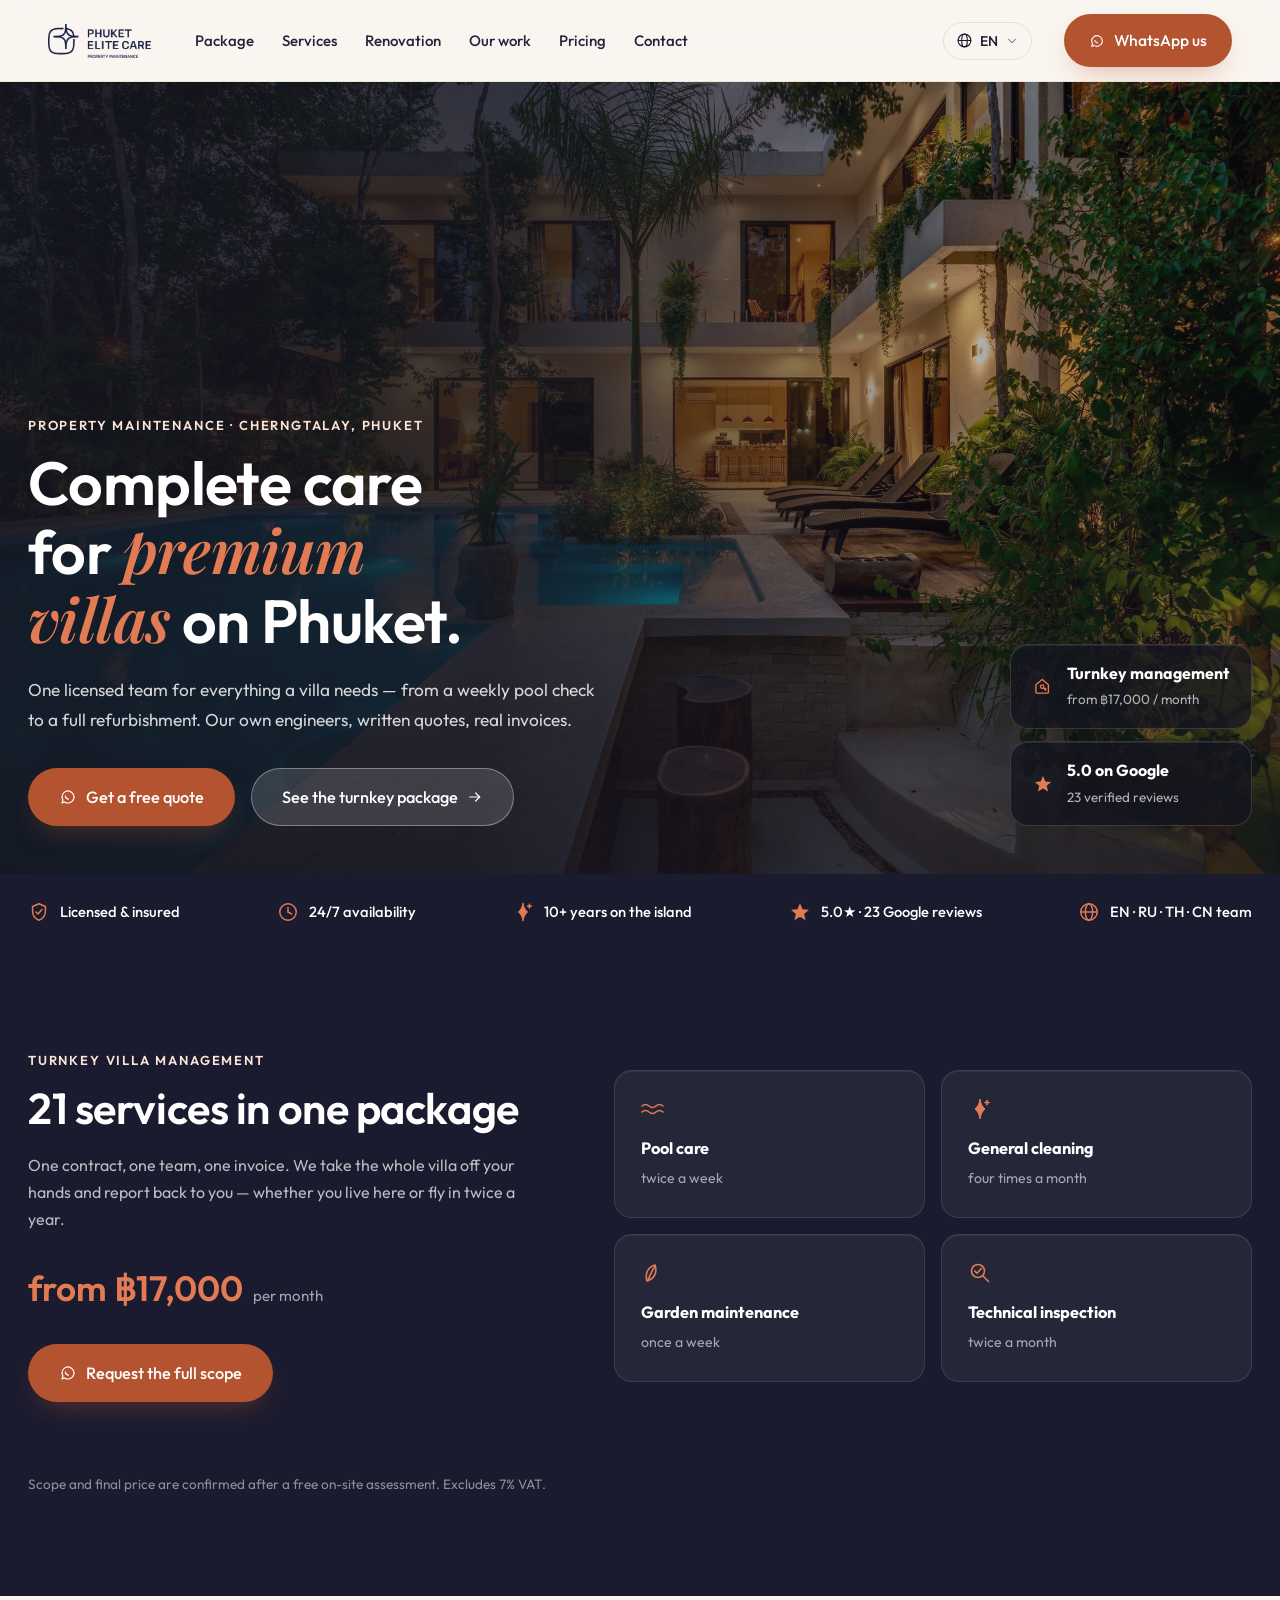
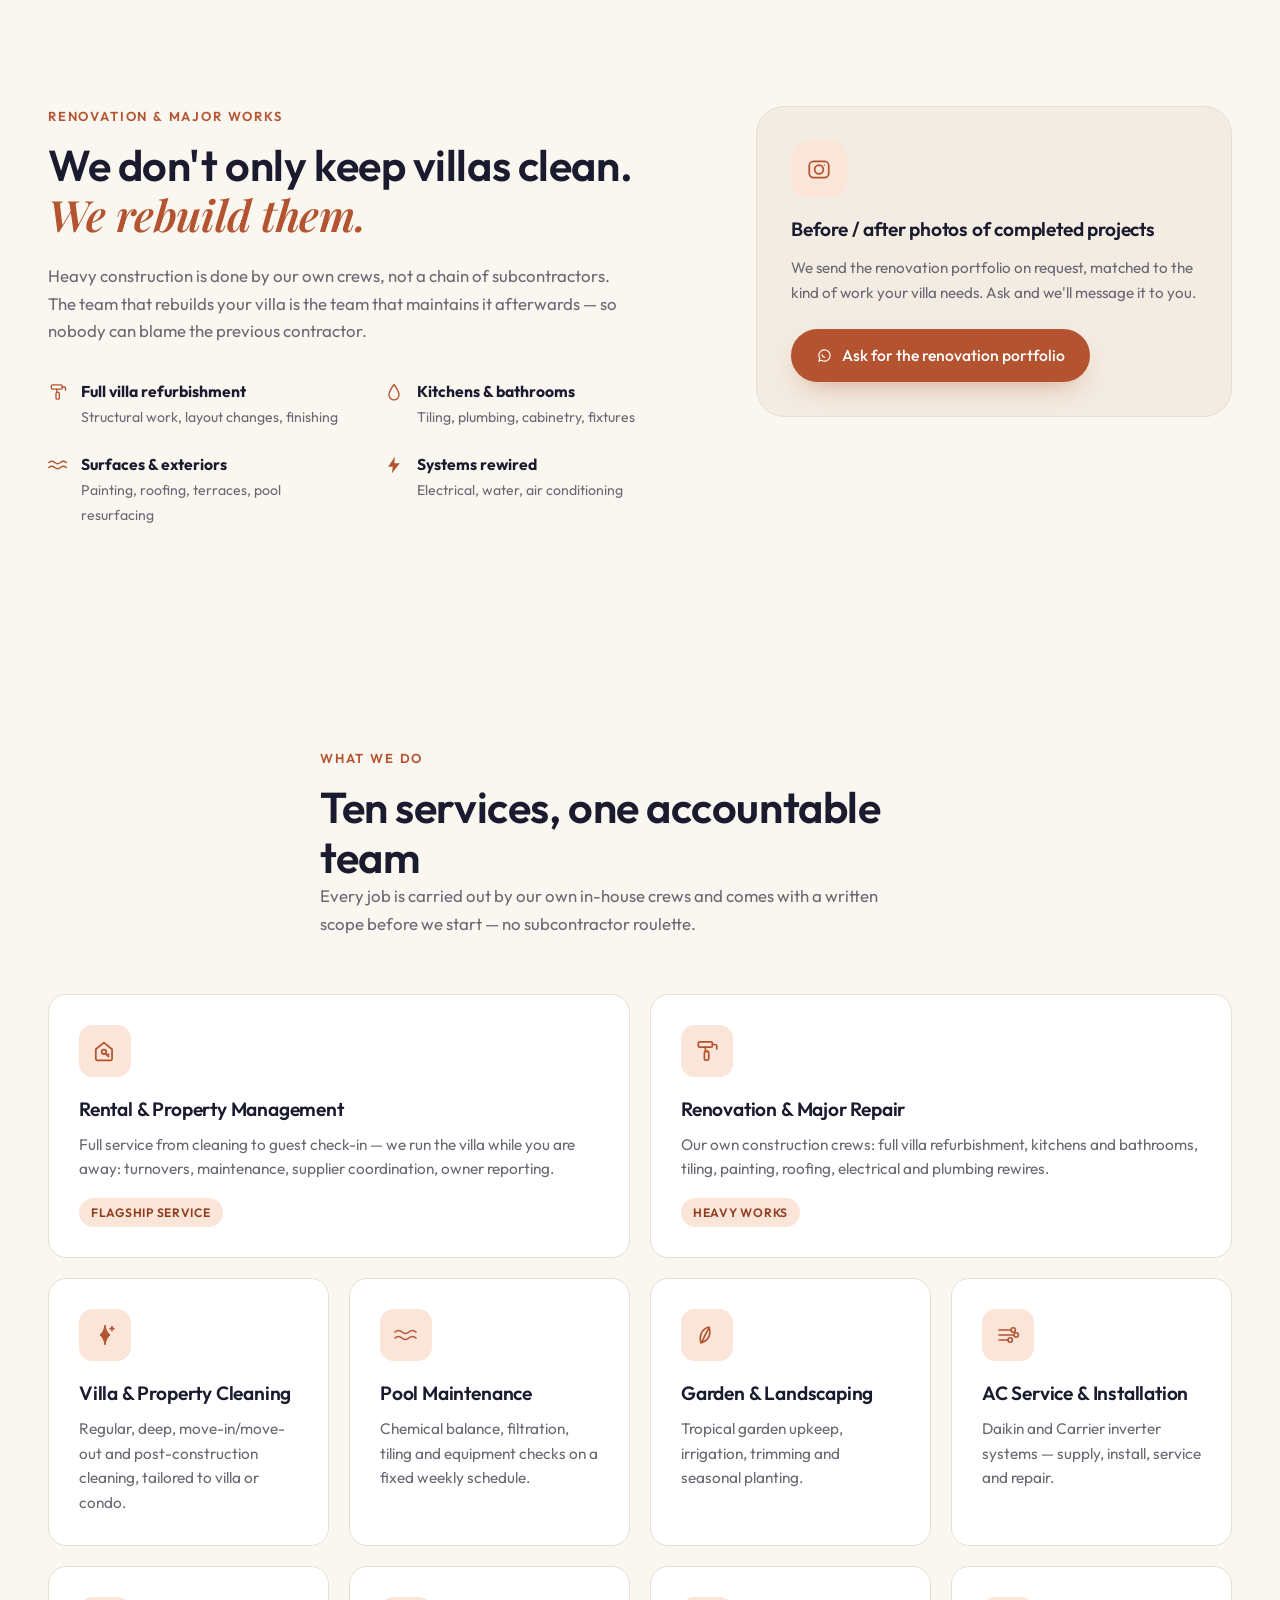
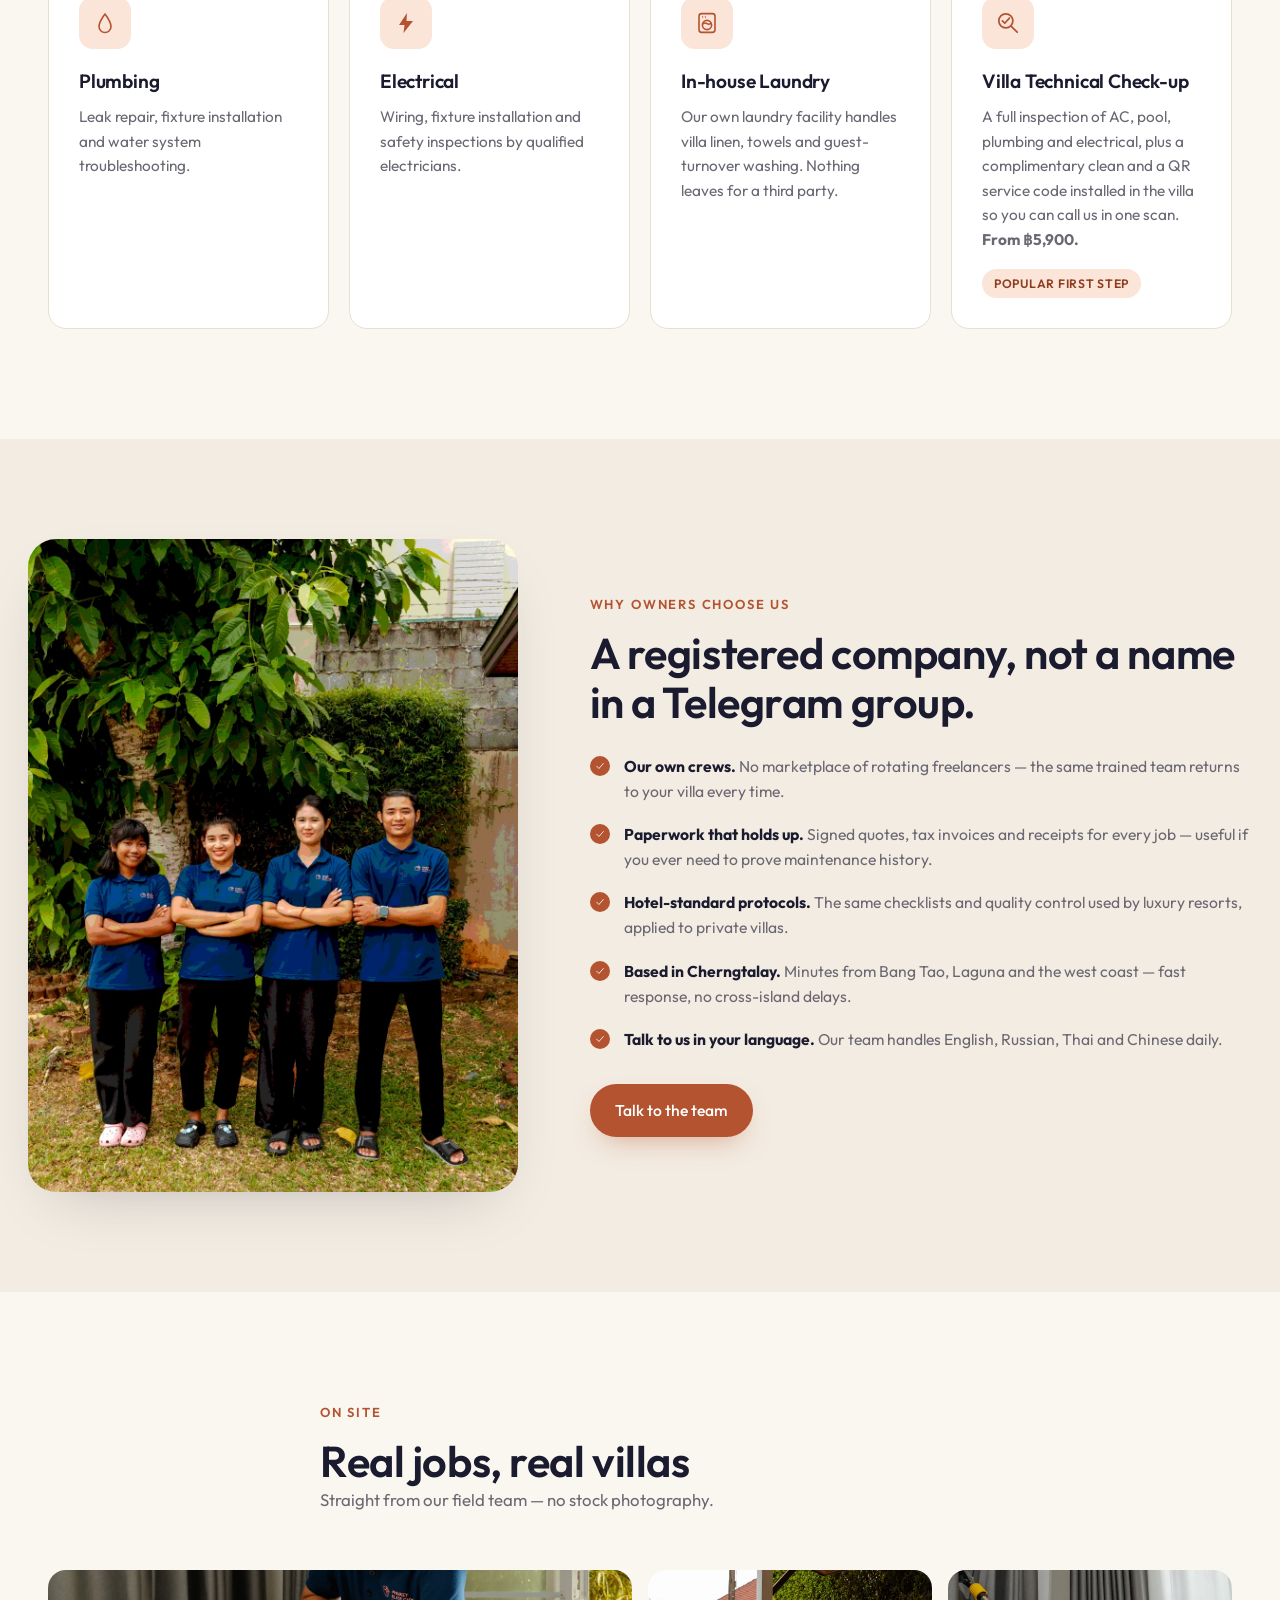
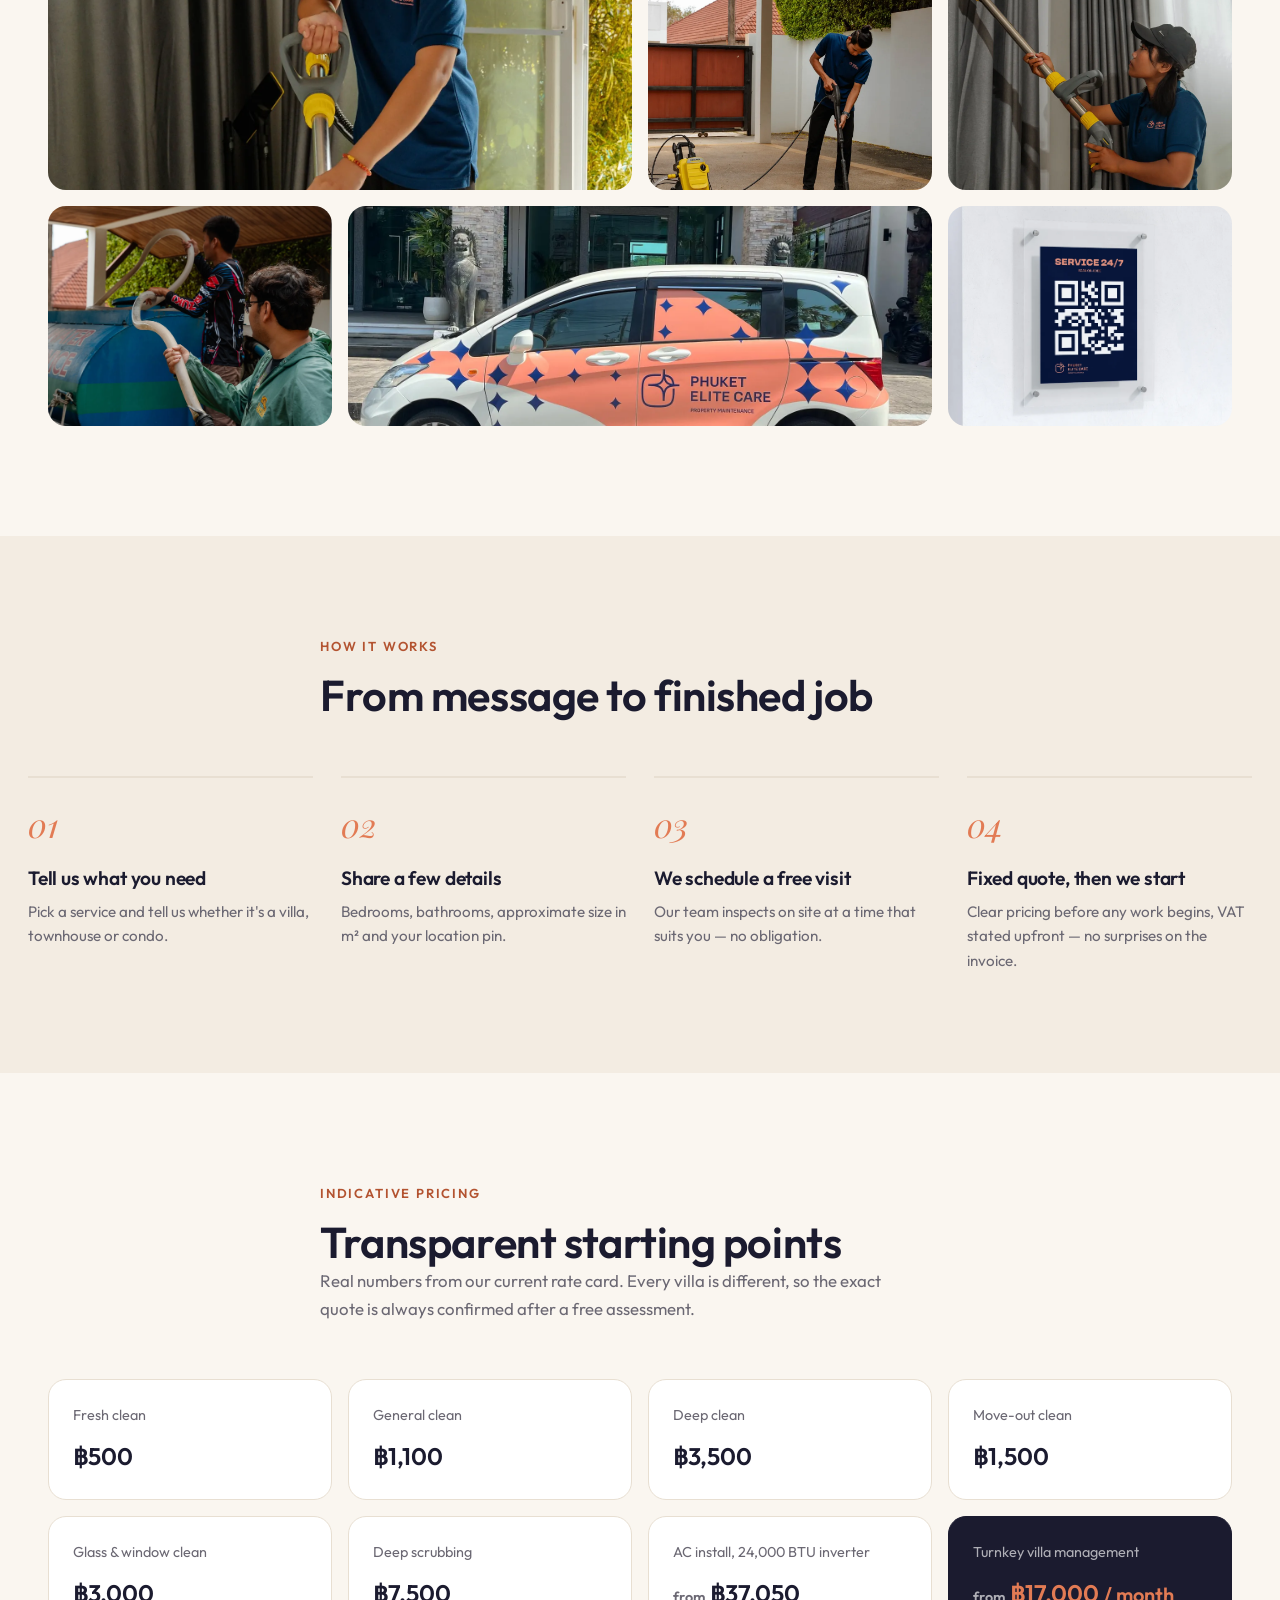
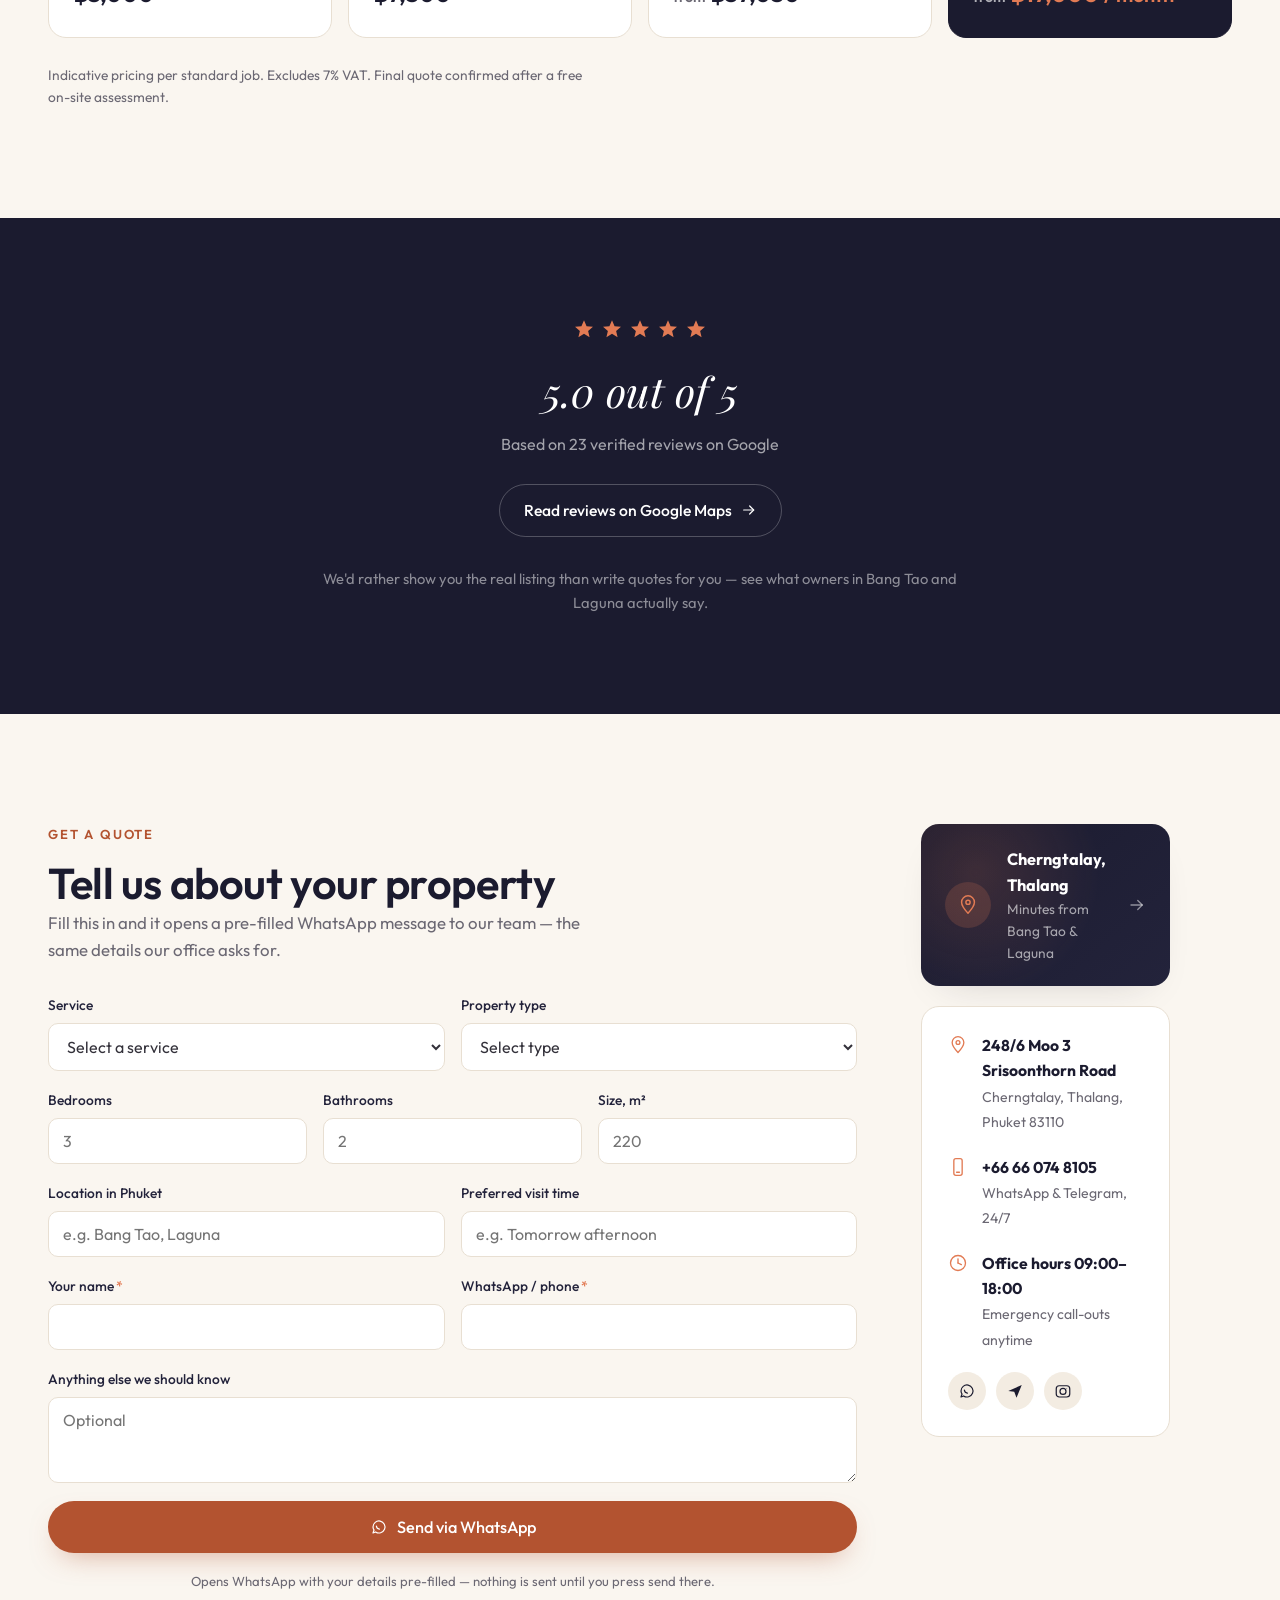
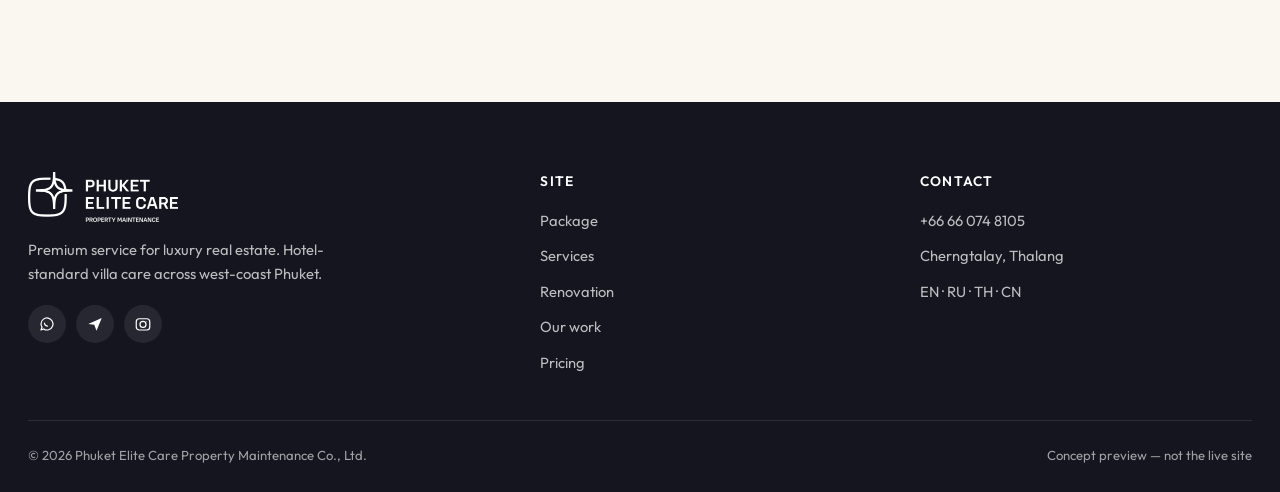
==== commit 19646645: "Drop the glass panels on the hero cards The scrim already separates them from the photograph, so blu" ====
--- a/index.html
+++ b/index.html
@@ -18,7 +18,7 @@
 <link rel="preconnect" href="https://fonts.gstatic.com" crossorigin>
 <link href="https://fonts.googleapis.com/css2?family=Playfair+Display:ital,wght@0,500;0,600;1,500;1,600&family=Outfit:wght@300;400;500;600;700&family=Noto+Sans+Thai:wght@300;400;500;600;700&family=Noto+Sans+SC:wght@300;400;500;600;700&display=swap" rel="stylesheet">
 <link rel="preload" as="image" href="assets/images/hero-villa.webp" fetchpriority="high">
-<link rel="stylesheet" href="styles.css?v=13">
+<link rel="stylesheet" href="styles.css?v=16">
 </head>
 <body>
 
@@ -744,7 +744,7 @@
   </div>
 </footer>
 
-<script src="i18n.js?v=13"></script>
-<script src="script.js?v=13"></script>
+<script src="i18n.js?v=16"></script>
+<script src="script.js?v=16"></script>
 </body>
 </html>
--- a/styles.css
+++ b/styles.css
@@ -126,7 +126,7 @@
    ============================================================ */
 .site-header{
   position:sticky; top:0; z-index:100;
-  background:rgba(250,246,240,0.86);
+  background:rgba(250,246,240,0.9);
   backdrop-filter:blur(14px);
   border-bottom:1px solid rgba(232,223,210,0.7);
   transition:box-shadow var(--dur-base) var(--ease);
@@ -198,12 +198,14 @@
 .hero-actions{ display:flex; gap:16px; flex-wrap:wrap; }
 
 .hero-stats{ display:flex; flex-direction:column; gap:12px; }
+/* Solid tint rather than a blurred glass panel: the scrim already separates
+   these cards from the photograph, and blurring a layer that sits over a
+   2000px image costs GPU on mobile for no legibility gain. */
 .hero-stat{
   display:flex; align-items:center; gap:14px;
   padding:16px 22px; border-radius:var(--radius-md);
-  background:rgba(21,21,31,0.55);
-  border:1px solid rgba(255,255,255,0.12);
-  backdrop-filter:blur(10px);
+  background:rgba(21,21,31,0.78);
+  border:1px solid rgba(255,255,255,0.14);
   box-shadow:inset 0 1px 0 rgba(255,255,255,0.08);
   color:var(--white);
 }
@@ -212,8 +214,8 @@
 .hero-stat span{ font-size:0.84rem; color:rgba(255,255,255,0.68); }
 
 .btn-glass{
-  background:rgba(255,255,255,0.1); color:var(--white);
-  border-color:rgba(255,255,255,0.28); backdrop-filter:blur(8px);
+  background:rgba(255,255,255,0.14); color:var(--white);
+  border-color:rgba(255,255,255,0.35);
 }
 .btn-glass:hover{ background:rgba(255,255,255,0.18); border-color:rgba(255,255,255,0.55); }
 
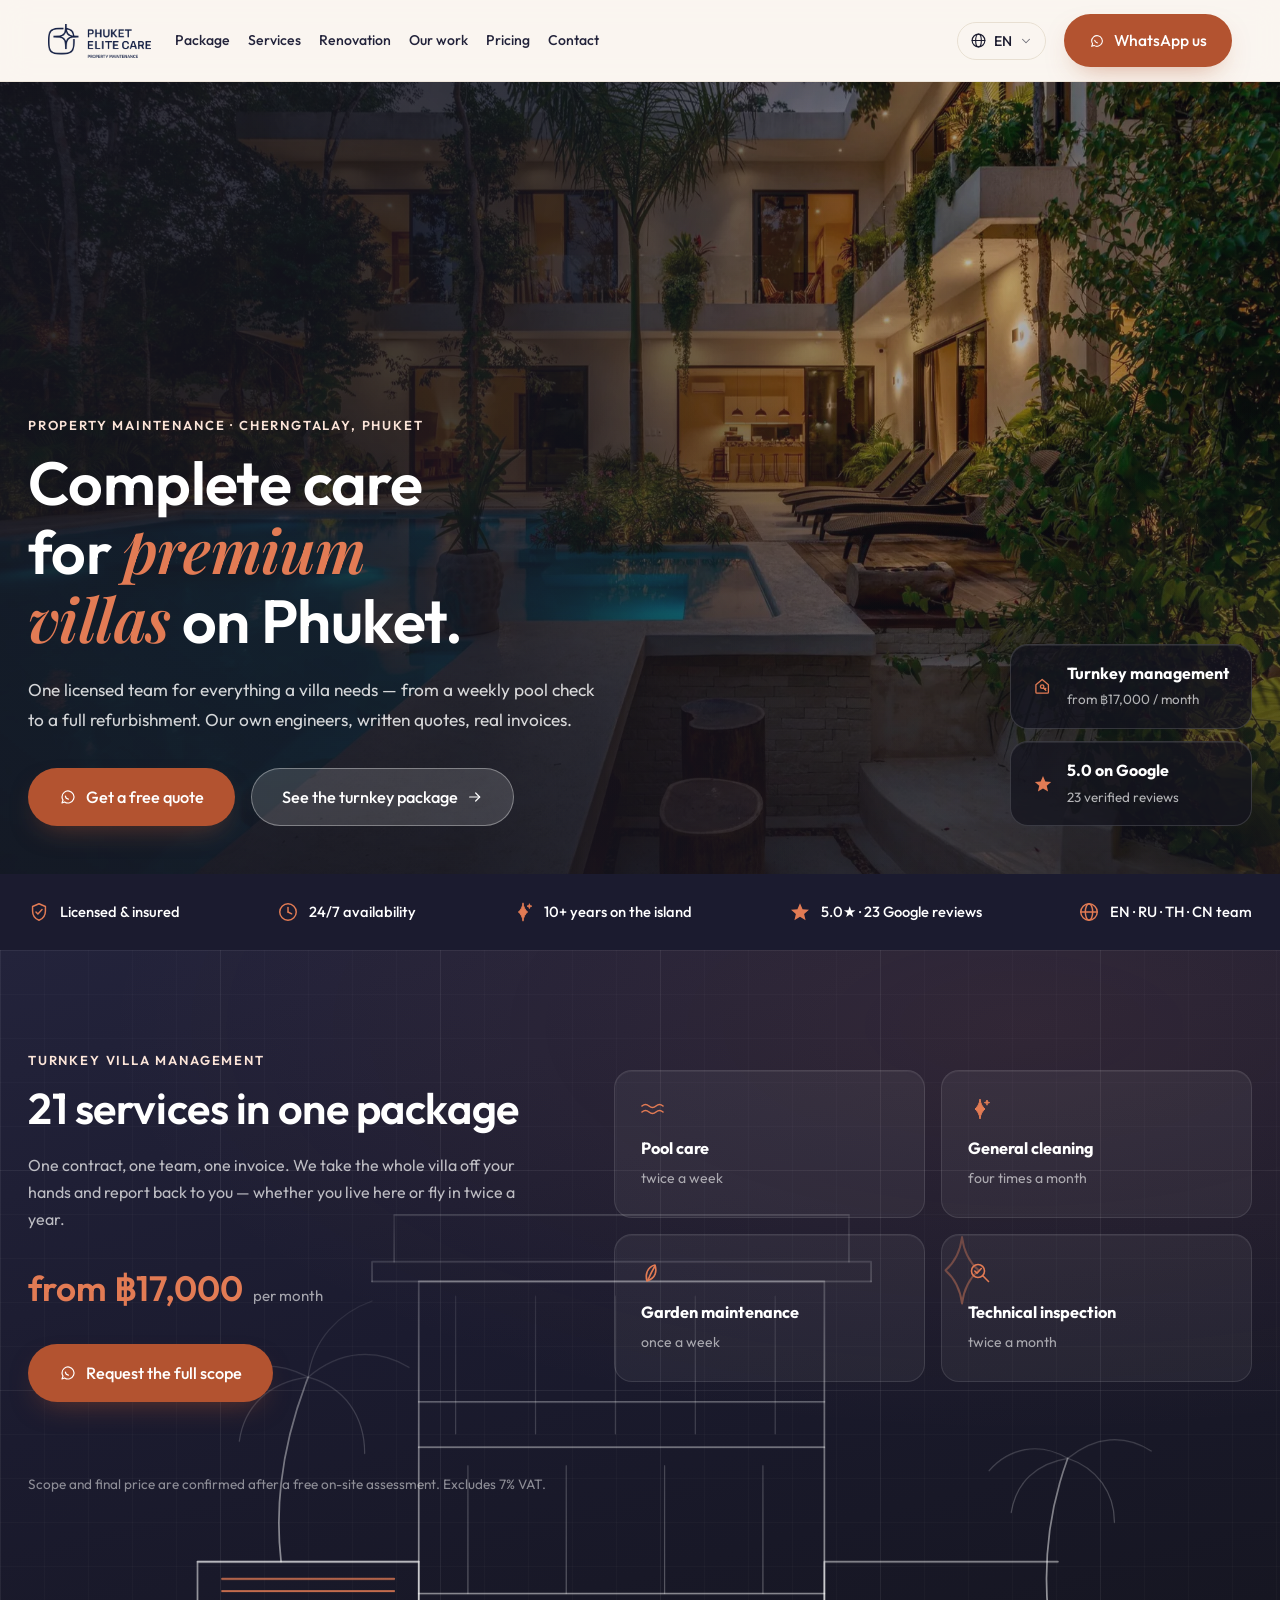
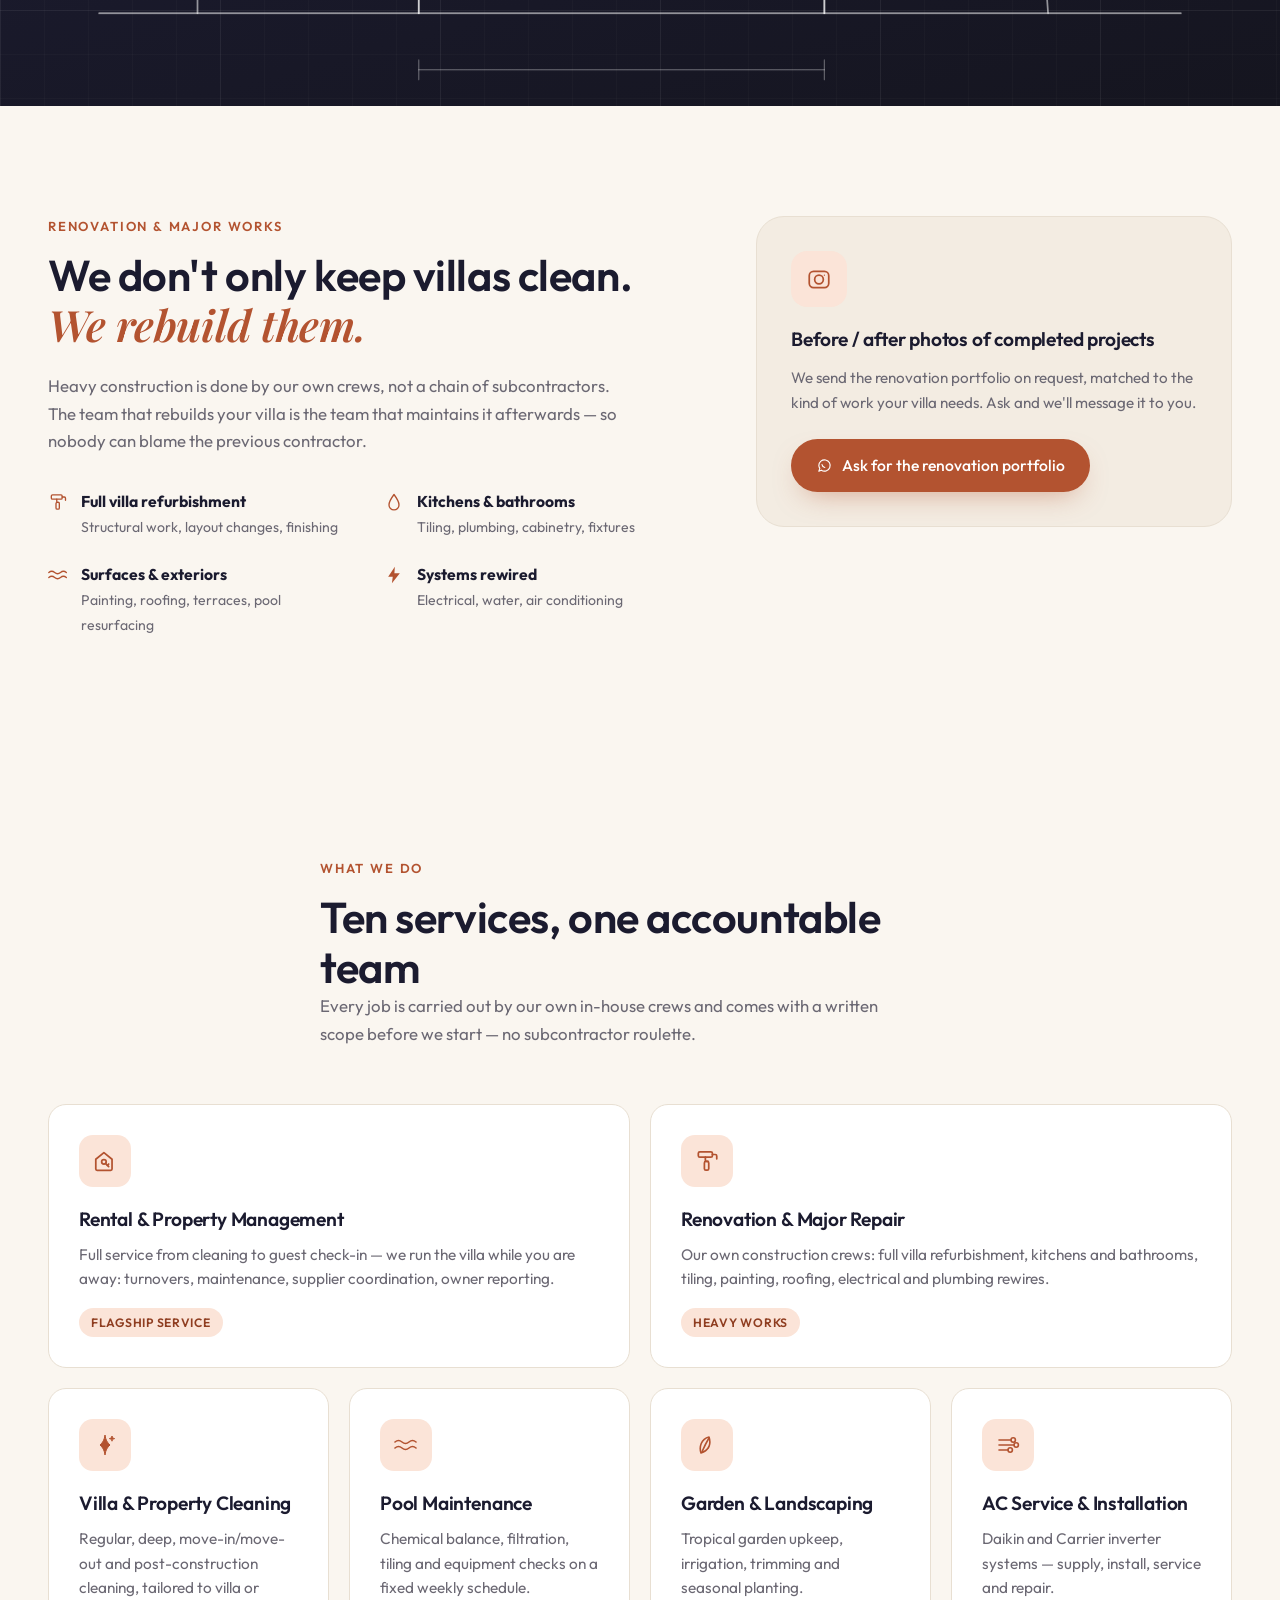
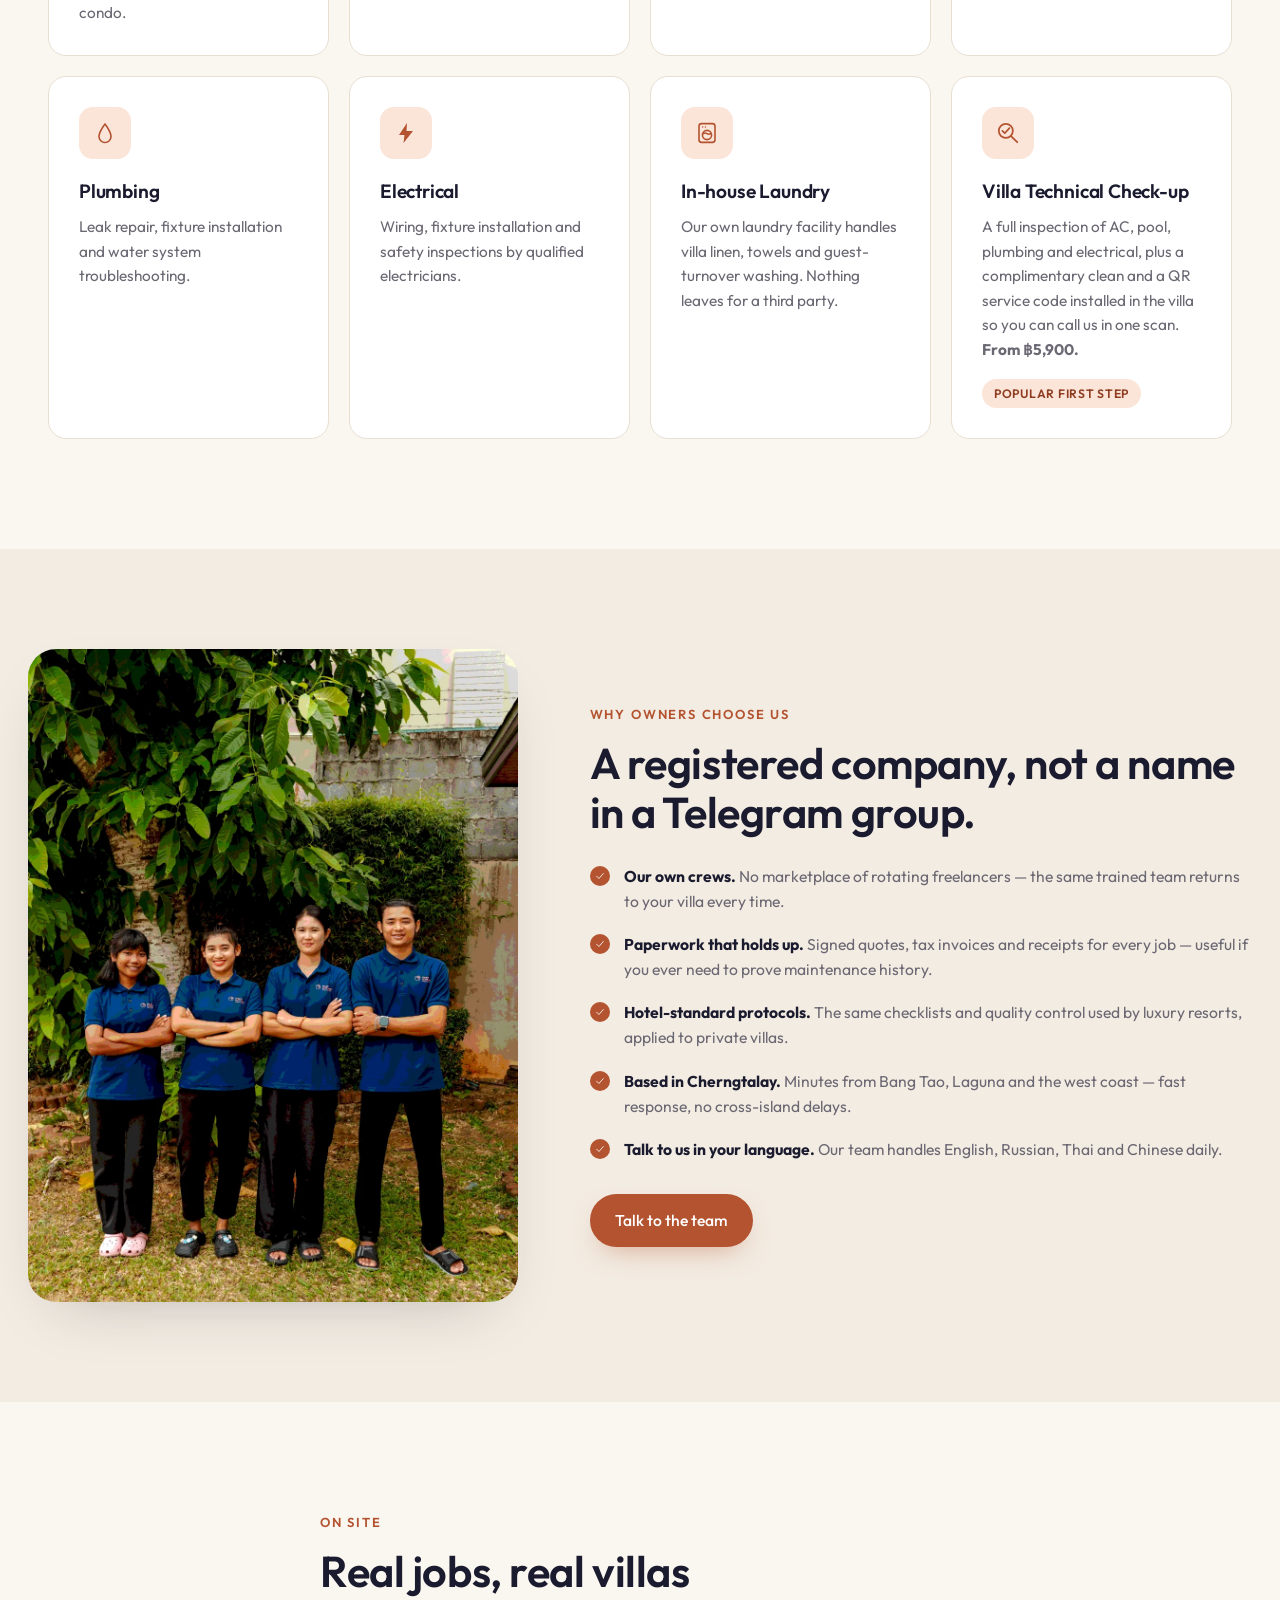
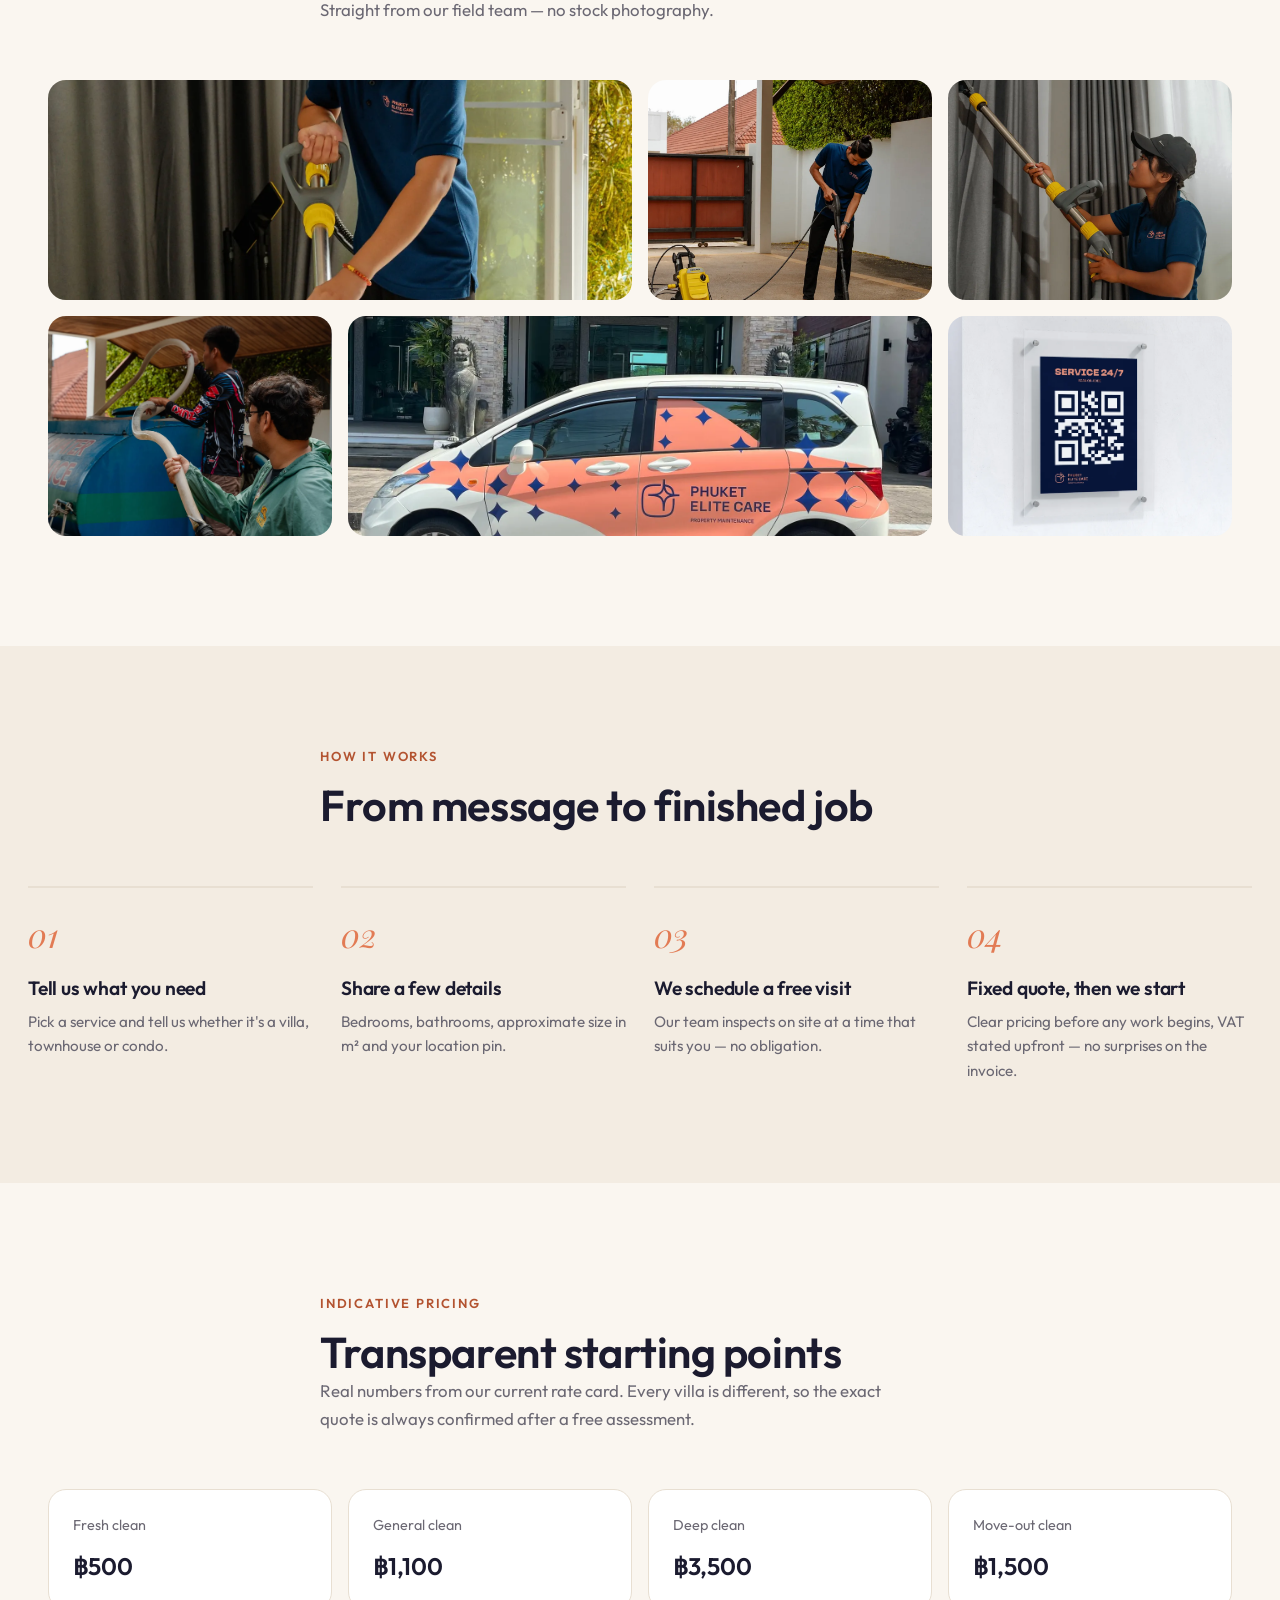
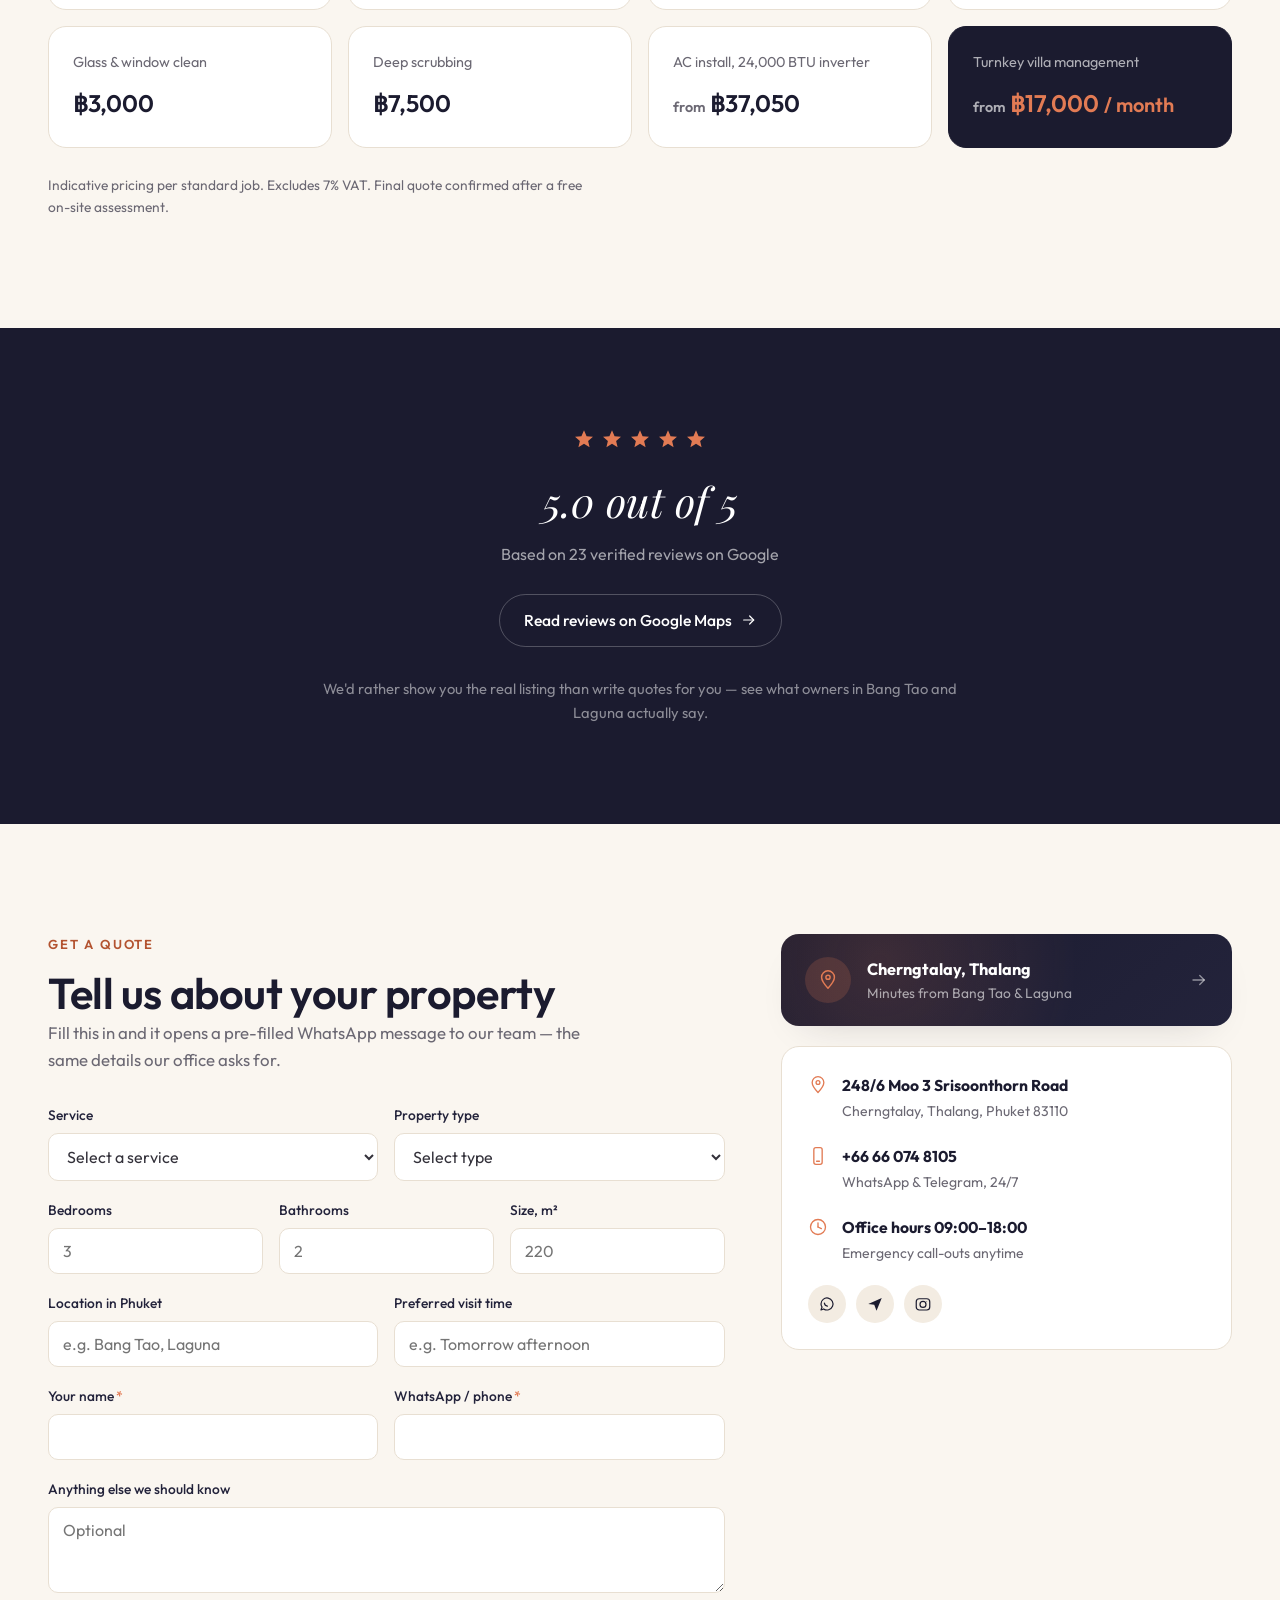
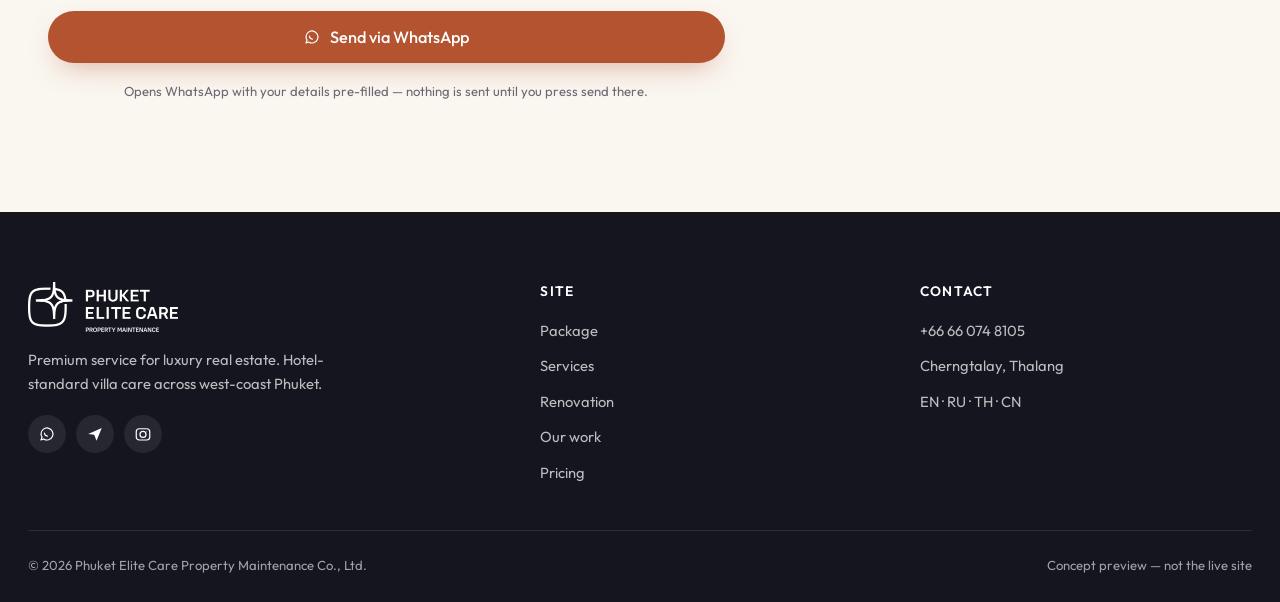
==== commit 0bc359fb: "Draw a villa elevation across the package section The section was a flat navy rectangle. It is now d" ====
--- a/index.html
+++ b/index.html
@@ -18,7 +18,7 @@
 <link rel="preconnect" href="https://fonts.gstatic.com" crossorigin>
 <link href="https://fonts.googleapis.com/css2?family=Playfair+Display:ital,wght@0,500;0,600;1,500;1,600&family=Outfit:wght@300;400;500;600;700&family=Noto+Sans+Thai:wght@300;400;500;600;700&family=Noto+Sans+SC:wght@300;400;500;600;700&display=swap" rel="stylesheet">
 <link rel="preload" as="image" href="assets/images/hero-villa.webp" fetchpriority="high">
-<link rel="stylesheet" href="styles.css?v=16">
+<link rel="stylesheet" href="styles.css?v=28">
 </head>
 <body>
 
@@ -274,6 +274,87 @@
 
 <!-- ============ TURNKEY PACKAGE ============ -->
 <section class="package" id="package">
+
+  <!-- Architectural elevation, drawn line by line as the section scrolls in.
+       Decorative: it carries no information a screen reader needs. -->
+  <div class="blueprint" aria-hidden="true">
+    <svg class="blueprint-svg" viewBox="0 0 960 620" fill="none" preserveAspectRatio="xMidYMid meet">
+      <defs>
+        <!-- Fades the drawing upward. Cheaper than a CSS mask over a layer
+             that is transformed on every frame. -->
+        <linearGradient id="bpFade" gradientUnits="userSpaceOnUse" x1="0" y1="150" x2="0" y2="560">
+          <stop offset="0" stop-color="#fff" stop-opacity="0"/>
+          <stop offset="0.45" stop-color="#fff" stop-opacity="0.34"/>
+          <stop offset="1" stop-color="#fff" stop-opacity="0.6"/>
+        </linearGradient>
+        <linearGradient id="bpFadeThin" gradientUnits="userSpaceOnUse" x1="0" y1="150" x2="0" y2="560">
+          <stop offset="0" stop-color="#fff" stop-opacity="0"/>
+          <stop offset="0.5" stop-color="#fff" stop-opacity="0.16"/>
+          <stop offset="1" stop-color="#fff" stop-opacity="0.32"/>
+        </linearGradient>
+        <linearGradient id="bpFadeAccent" gradientUnits="userSpaceOnUse" x1="0" y1="150" x2="0" y2="560">
+          <stop offset="0" stop-color="#E27B54" stop-opacity="0.25"/>
+          <stop offset="1" stop-color="#E27B54" stop-opacity="0.95"/>
+        </linearGradient>
+      </defs>
+      <g class="bp-ink" stroke-linecap="round" stroke-linejoin="round" vector-effect="non-scaling-stroke">
+
+        <!-- ground -->
+        <path class="bp-line" style="--i:0" pathLength="1" d="M40 520H920"/>
+
+        <!-- main volume -->
+        <path class="bp-line" style="--i:1" pathLength="1" d="M300 520V250h330v270"/>
+        <path class="bp-line" style="--i:2" pathLength="1" d="M300 250h330"/>
+        <path class="bp-line" style="--i:3" pathLength="1" d="M300 385h330"/>
+
+        <!-- cantilevered upper slab -->
+        <path class="bp-line" style="--i:4" pathLength="1" d="M262 250h406"/>
+        <path class="bp-line" style="--i:4" pathLength="1" d="M262 250v-16h406v16"/>
+
+        <!-- roof slab -->
+        <path class="bp-line" style="--i:5" pathLength="1" d="M280 234V196h370v38"/>
+        <path class="bp-line" style="--i:6" pathLength="1" d="M280 196h370"/>
+
+        <!-- upper glazing -->
+        <path class="bp-line bp-thin" style="--i:7" pathLength="1" d="M330 262v112"/>
+        <path class="bp-line bp-thin" style="--i:7" pathLength="1" d="M395 262v112"/>
+        <path class="bp-line bp-thin" style="--i:8" pathLength="1" d="M460 262v112"/>
+        <path class="bp-line bp-thin" style="--i:8" pathLength="1" d="M525 262v112"/>
+        <path class="bp-line bp-thin" style="--i:9" pathLength="1" d="M590 262v112"/>
+
+        <!-- balcony rail -->
+        <path class="bp-line" style="--i:9" pathLength="1" d="M300 348h330"/>
+
+        <!-- ground floor openings -->
+        <path class="bp-line bp-thin" style="--i:10" pathLength="1" d="M340 400v104"/>
+        <path class="bp-line bp-thin" style="--i:10" pathLength="1" d="M420 400v104"/>
+        <path class="bp-line bp-thin" style="--i:11" pathLength="1" d="M500 400v104"/>
+        <path class="bp-line bp-thin" style="--i:11" pathLength="1" d="M580 400v104"/>
+        <path class="bp-line" style="--i:12" pathLength="1" d="M300 504h330"/>
+
+        <!-- terrace + infinity pool -->
+        <path class="bp-line" style="--i:13" pathLength="1" d="M120 520v-42h180v42"/>
+        <path class="bp-line" style="--i:14" pathLength="1" d="M120 478h180"/>
+        <path class="bp-line bp-accent" style="--i:15" pathLength="1" d="M140 492h140"/>
+        <path class="bp-line bp-accent" style="--i:16" pathLength="1" d="M140 502h140"/>
+        <path class="bp-line" style="--i:14" pathLength="1" d="M630 520v-42h190"/>
+
+        <!-- palms: trunk + fronds -->
+        <path class="bp-line" style="--i:17" pathLength="1" d="M188 478c-6-52 4-104 22-150"/>
+        <path class="bp-line bp-thin" style="--i:18" pathLength="1" d="M210 328c-30-16-58-10-76 10M210 328c-32 4-52 24-56 52M210 328c26-22 56-24 82-8M210 328c30 8 46 32 46 62M210 328c4-30 24-52 52-62"/>
+        <path class="bp-line" style="--i:18" pathLength="1" d="M812 520c-4-44 2-88 16-126"/>
+        <path class="bp-line bp-thin" style="--i:19" pathLength="1" d="M828 394c-24-14-48-8-64 10M828 394c-26 4-42 20-46 44M828 394c22-18 46-20 68-6M828 394c24 8 38 28 38 52"/>
+
+        <!-- dimension line -->
+        <path class="bp-line bp-thin" style="--i:20" pathLength="1" d="M300 566h330"/>
+        <path class="bp-line bp-thin" style="--i:20" pathLength="1" d="M300 558v16M630 558v16"/>
+
+        <!-- sparkle mark, echoing the logo -->
+        <path class="bp-line bp-accent" style="--i:21" pathLength="1" d="M742 214c1.6 12.6 6.2 20.6 13.5 27-7.3 6.4-11.9 14.4-13.5 27-1.6-12.6-6.2-20.6-13.5-27 7.3-6.4 11.9-14.4 13.5-27Z"/>
+      </g>
+    </svg>
+  </div>
+
   <div class="package-inner">
     <div class="package-head reveal">
       <p class="eyebrow eyebrow-light" data-i18n="pkg.eyebrow">Turnkey villa management</p>
@@ -744,7 +825,7 @@
   </div>
 </footer>
 
-<script src="i18n.js?v=16"></script>
-<script src="script.js?v=16"></script>
+<script src="i18n.js?v=28"></script>
+<script src="script.js?v=28"></script>
 </body>
 </html>
--- a/styles.css
+++ b/styles.css
@@ -81,6 +81,8 @@
   margin:0 0 14px;
 }
 h1,h2,h3{ font-family:var(--font-sans); font-weight:600; color:var(--navy-900); letter-spacing:-0.01em; }
+/* Russian compounds are long enough to overflow a 320px screen unbroken. */
+h1,h2,h3,p,li{ overflow-wrap:break-word; }
 em{ font-family:var(--font-display); font-style:italic; font-weight:600; color:var(--terracotta-700); }
 
 h1{ font-size:clamp(2.4rem, 5vw, 3.8rem); line-height:1.08; }
@@ -110,7 +112,11 @@
   padding:13px 24px; border-radius:999px; font-weight:500; font-size:0.98rem;
   border:1px solid transparent; cursor:pointer;
   transition:transform var(--dur-fast) var(--ease), background var(--dur-fast) var(--ease), border-color var(--dur-fast) var(--ease), box-shadow var(--dur-fast) var(--ease);
-  white-space:nowrap;
+  white-space:nowrap; max-width:100%;
+}
+/* Russian and Thai labels are long: let them wrap rather than overflow. */
+@media (max-width:520px){
+  .btn{ white-space:normal; text-align:center; }
 }
 .btn:active{ transform:scale(0.97); }
 .btn-primary{ background:var(--terracotta-700); color:var(--white); box-shadow:0 12px 28px -12px rgba(179,83,48,0.5); }
@@ -137,8 +143,14 @@
   display:flex; align-items:center; gap:32px;
 }
 .logo img{ height:34px; width:auto; }
-.nav-links{ display:flex; gap:28px; margin-right:auto; margin-left:12px; }
-.nav-links a{ font-size:0.94rem; font-weight:500; color:var(--navy-800); position:relative; padding:4px 0; }
+.nav-links{ display:flex; gap:26px; margin-right:auto; margin-left:12px; min-width:0; }
+/* Russian labels are long: let them shrink before they wrap onto two lines. */
+.nav-links a{ font-size:0.94rem; font-weight:500; color:var(--navy-800); position:relative; padding:4px 0; white-space:nowrap; }
+@media (max-width:1300px){
+  .nav-links{ gap:18px; margin-left:6px; }
+  .nav-links a{ font-size:0.88rem; }
+  .header-inner{ gap:18px; }
+}
 .nav-links a::after{
   content:""; position:absolute; left:0; right:100%; bottom:0; height:2px; background:var(--terracotta-500);
   transition:right var(--dur-base) var(--ease);
@@ -264,8 +276,51 @@
 /* ============================================================
    TURNKEY PACKAGE
    ============================================================ */
-.package{ background:var(--navy-900); color:var(--white); padding:100px 28px; }
+.package{
+  position:relative; isolation:isolate; overflow:hidden;
+  color:var(--white); padding:100px 28px 210px;
+  background:
+    radial-gradient(120% 90% at 80% 10%, rgba(226,123,84,0.10), transparent 60%),
+    linear-gradient(165deg, var(--navy-800) 0%, var(--navy-900) 45%, var(--navy-950) 100%);
+}
+/* Drafting paper: a fine grid with a heavier line every fifth square. */
+.package::before{
+  content:""; position:absolute; inset:0; z-index:0; pointer-events:none;
+  background-image:
+    linear-gradient(rgba(255,255,255,0.055) 1px, transparent 1px),
+    linear-gradient(90deg, rgba(255,255,255,0.055) 1px, transparent 1px),
+    linear-gradient(rgba(255,255,255,0.028) 1px, transparent 1px),
+    linear-gradient(90deg, rgba(255,255,255,0.028) 1px, transparent 1px);
+  background-size:220px 220px, 220px 220px, 44px 44px, 44px 44px;
+  opacity:0.8;
+}
+
+/* Sits as a full-width elevation across the foot of the section and fades
+   upward, so it never fights the cards for attention. */
+.blueprint{
+  position:absolute; z-index:0; pointer-events:none;
+  left:0; right:0; bottom:-30px; margin:0 auto;
+  width:min(1180px, 96%);
+  overflow:hidden; /* the scaled SVG bleeds; clip it here, not on the page */
+  will-change:transform;
+}
+.blueprint-svg{ width:100%; height:auto; display:block; }
+.bp-line{
+  stroke:url(#bpFade); stroke-width:1.4;
+  stroke-dasharray:1; stroke-dashoffset:1;
+  transition:stroke-dashoffset 1.5s cubic-bezier(0.22,1,0.36,1);
+  transition-delay:calc(var(--i, 0) * 70ms);
+}
+.bp-thin{ stroke:url(#bpFadeThin); stroke-width:1; }
+.bp-accent{ stroke:url(#bpFadeAccent); stroke-width:1.6; }
+.package.is-drawn .bp-line{ stroke-dashoffset:0; }
+
+@media (prefers-reduced-motion: reduce){
+  .bp-line{ stroke-dashoffset:0; transition:none; }
+}
+
 .package-inner{
+  position:relative; z-index:1;
   max-width:var(--container); margin:0 auto;
   display:grid; grid-template-columns:0.9fr 1.1fr; gap:64px; align-items:center;
 }
@@ -292,6 +347,16 @@
    ============================================================ */
 .reno{ padding:110px 28px; max-width:var(--container); margin:0 auto; }
 .reno-grid{ display:grid; grid-template-columns:1.15fr 0.85fr; gap:64px; align-items:start; }
+.reno-list strong, .reno-list span{ overflow-wrap:anywhere; }
+
+/* Grid tracks size to min-content by default, so any column whose content
+   has a wide minimum (icon + text rows, inputs, images) keeps the grid wider
+   than a phone viewport. Opt every grid out of that. */
+.reno-grid > *, .reno-list, .reno-list li, .reno-list li > div,
+.why-grid > *, .why-list li, .why-list li > div,
+.package-inner > *, .package-grid > *,
+.bento > *, .gallery-grid > *, .process-steps > *, .price-grid > *,
+.footer-inner > *, .hero-inner > *{ min-width:0; }
 .reno h2{ margin-bottom:20px; }
 .reno-list{ margin-top:34px; display:grid; grid-template-columns:1fr 1fr; gap:22px 28px; }
 .reno-list li{ display:flex; gap:13px; align-items:flex-start; }
@@ -421,12 +486,19 @@
    CONTACT
    ============================================================ */
 .contact{ padding:110px 28px; max-width:var(--container); margin:0 auto; }
-.contact-grid{ display:grid; grid-template-columns:1.2fr 0.8fr; gap:64px; align-items:start; }
+.contact-grid{ display:grid; grid-template-columns:1.2fr 0.8fr; gap:56px; align-items:start; }
+/* Without this the form's min-content width pushes the grid past the
+   viewport between 1024px and ~1100px. */
+.contact-grid > *{ min-width:0; }
+@media (max-width:1140px){ .contact-grid{ grid-template-columns:1fr; gap:44px; } }
 
 form{ margin-top:30px; display:flex; flex-direction:column; gap:18px; }
 .form-row{ display:grid; grid-template-columns:1fr 1fr; gap:16px; }
 .form-row-3{ grid-template-columns:1fr 1fr 1fr; }
-.field{ display:flex; flex-direction:column; gap:7px; }
+/* Grid tracks refuse to shrink below an input's intrinsic width, which
+   pushed the three-column row past the viewport at 768px. */
+.field{ display:flex; flex-direction:column; gap:7px; min-width:0; }
+.field input, .field select, .field textarea{ width:100%; min-width:0; }
 .field label{ font-size:0.86rem; font-weight:500; color:var(--navy-800); }
 .req{ color:var(--terracotta-500); margin-left:2px; }
 .field input, .field select, .field textarea{
@@ -505,6 +577,11 @@
   .hero-stats{ flex-direction:row; flex-wrap:wrap; width:100%; }
   .hero-stat{ flex:1 1 240px; }
   .package-inner{ grid-template-columns:1fr; gap:44px; }
+  .package{ padding-bottom:170px; }
+  /* Scale the drawing inside its box, not the box: a wider box escapes the
+     section and adds horizontal scroll. */
+  .blueprint{ width:100%; bottom:-14px; }
+  .blueprint-svg{ width:134%; margin-left:-17%; }
   .reno-grid{ grid-template-columns:1fr; gap:44px; }
   .why-grid{ grid-template-columns:1fr; gap:40px; }
   .why-img{ aspect-ratio:16/9; }
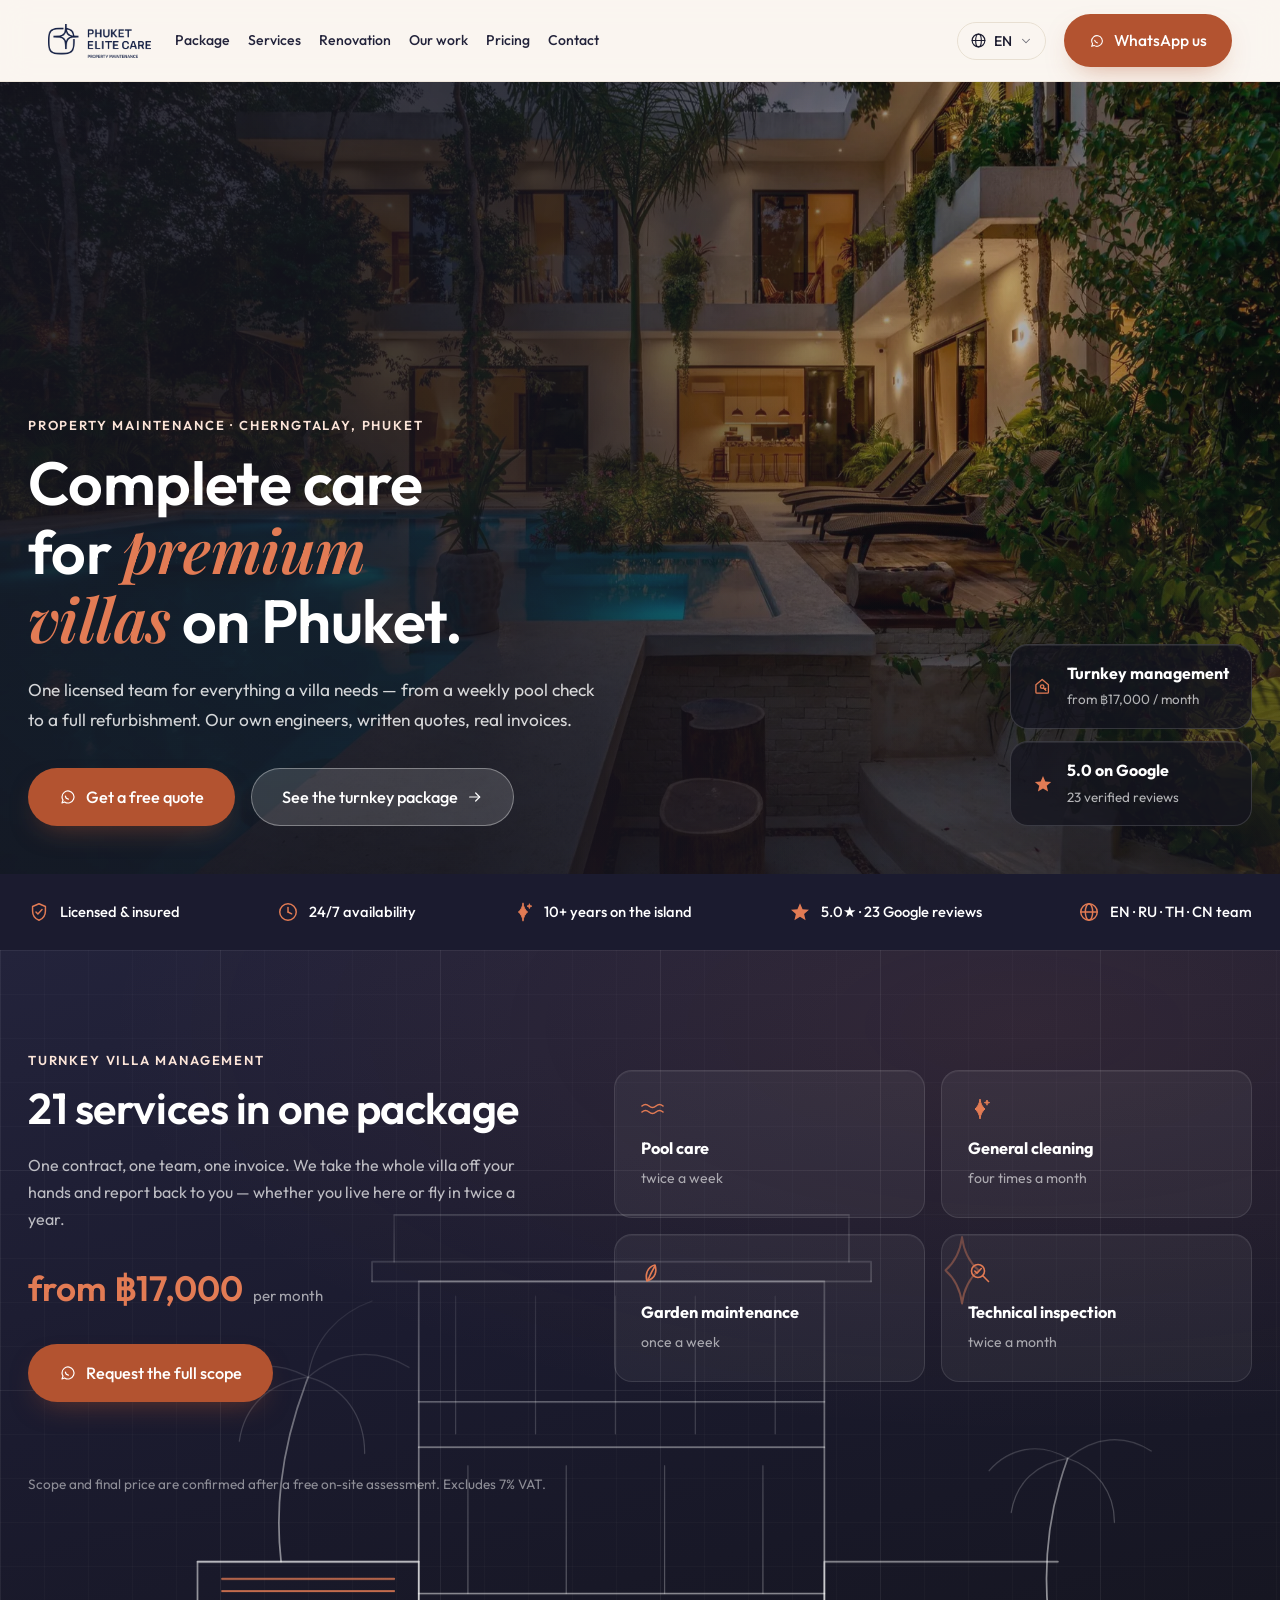
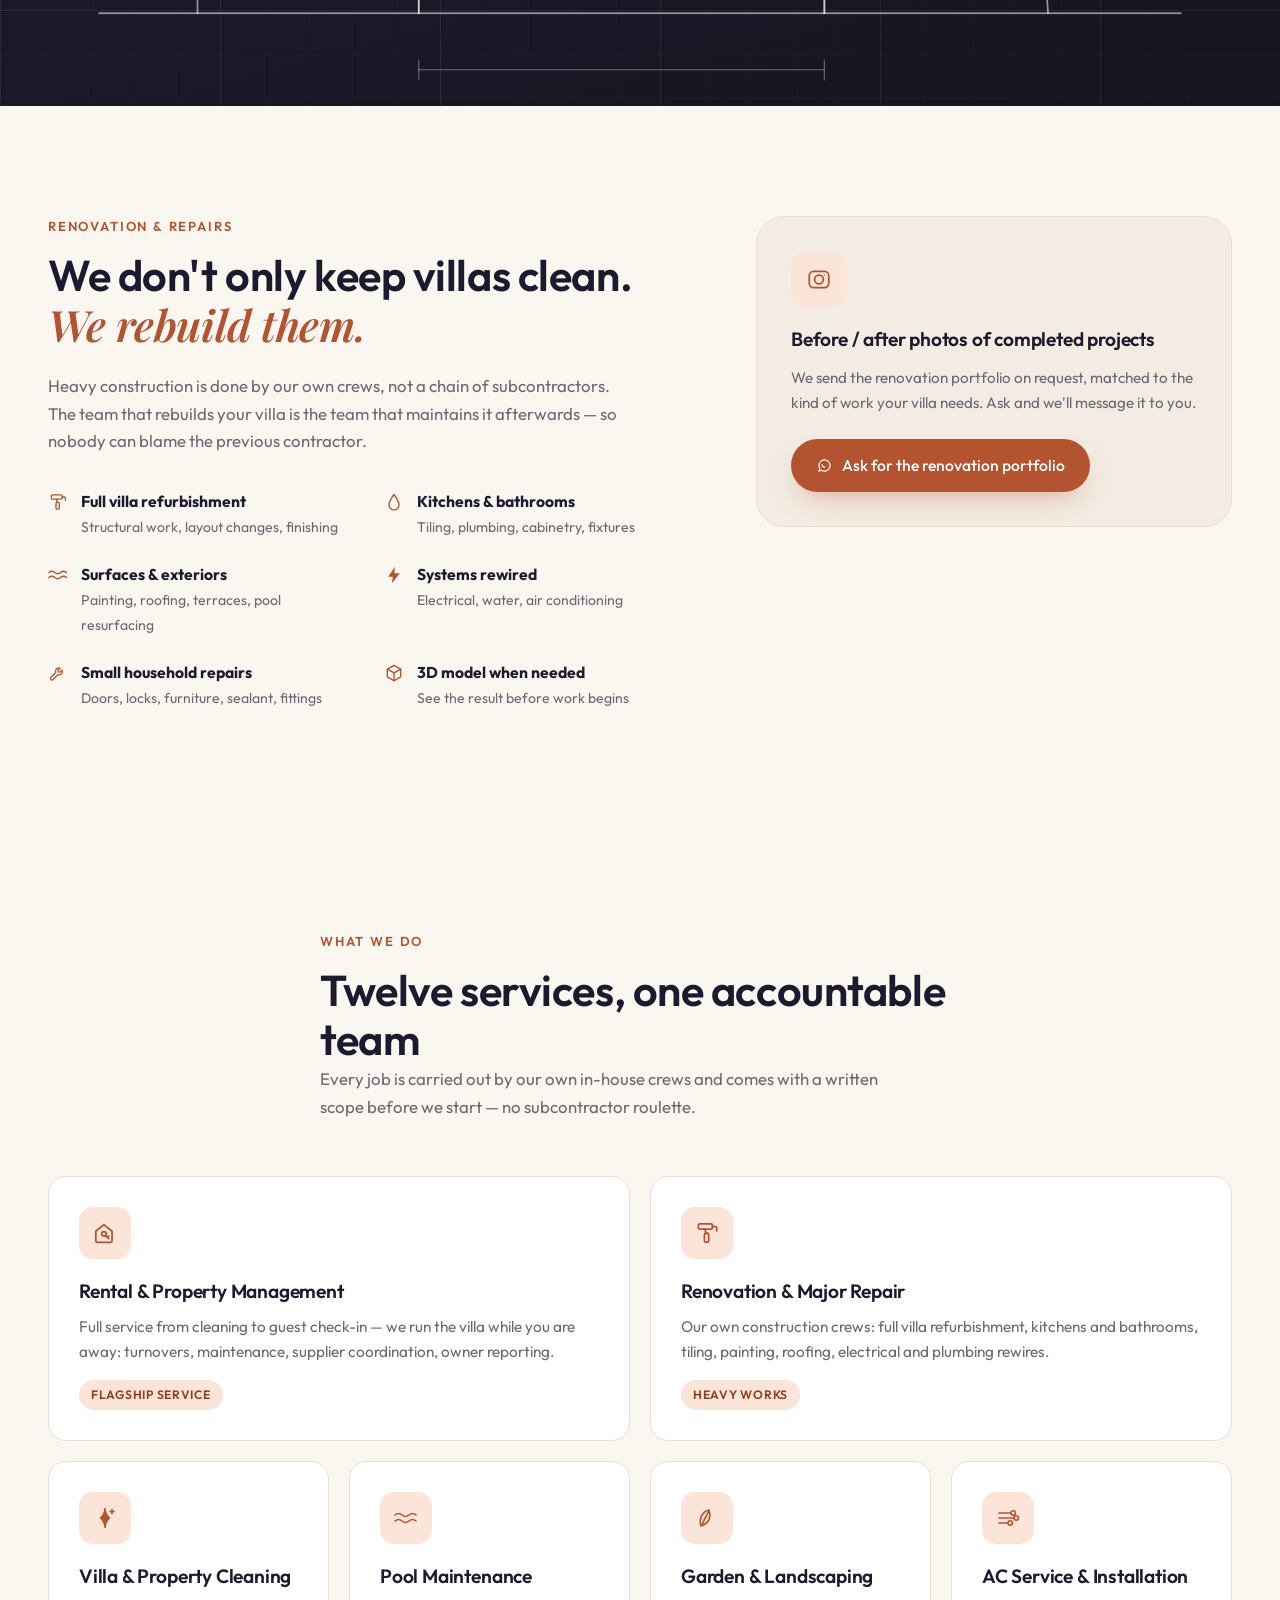
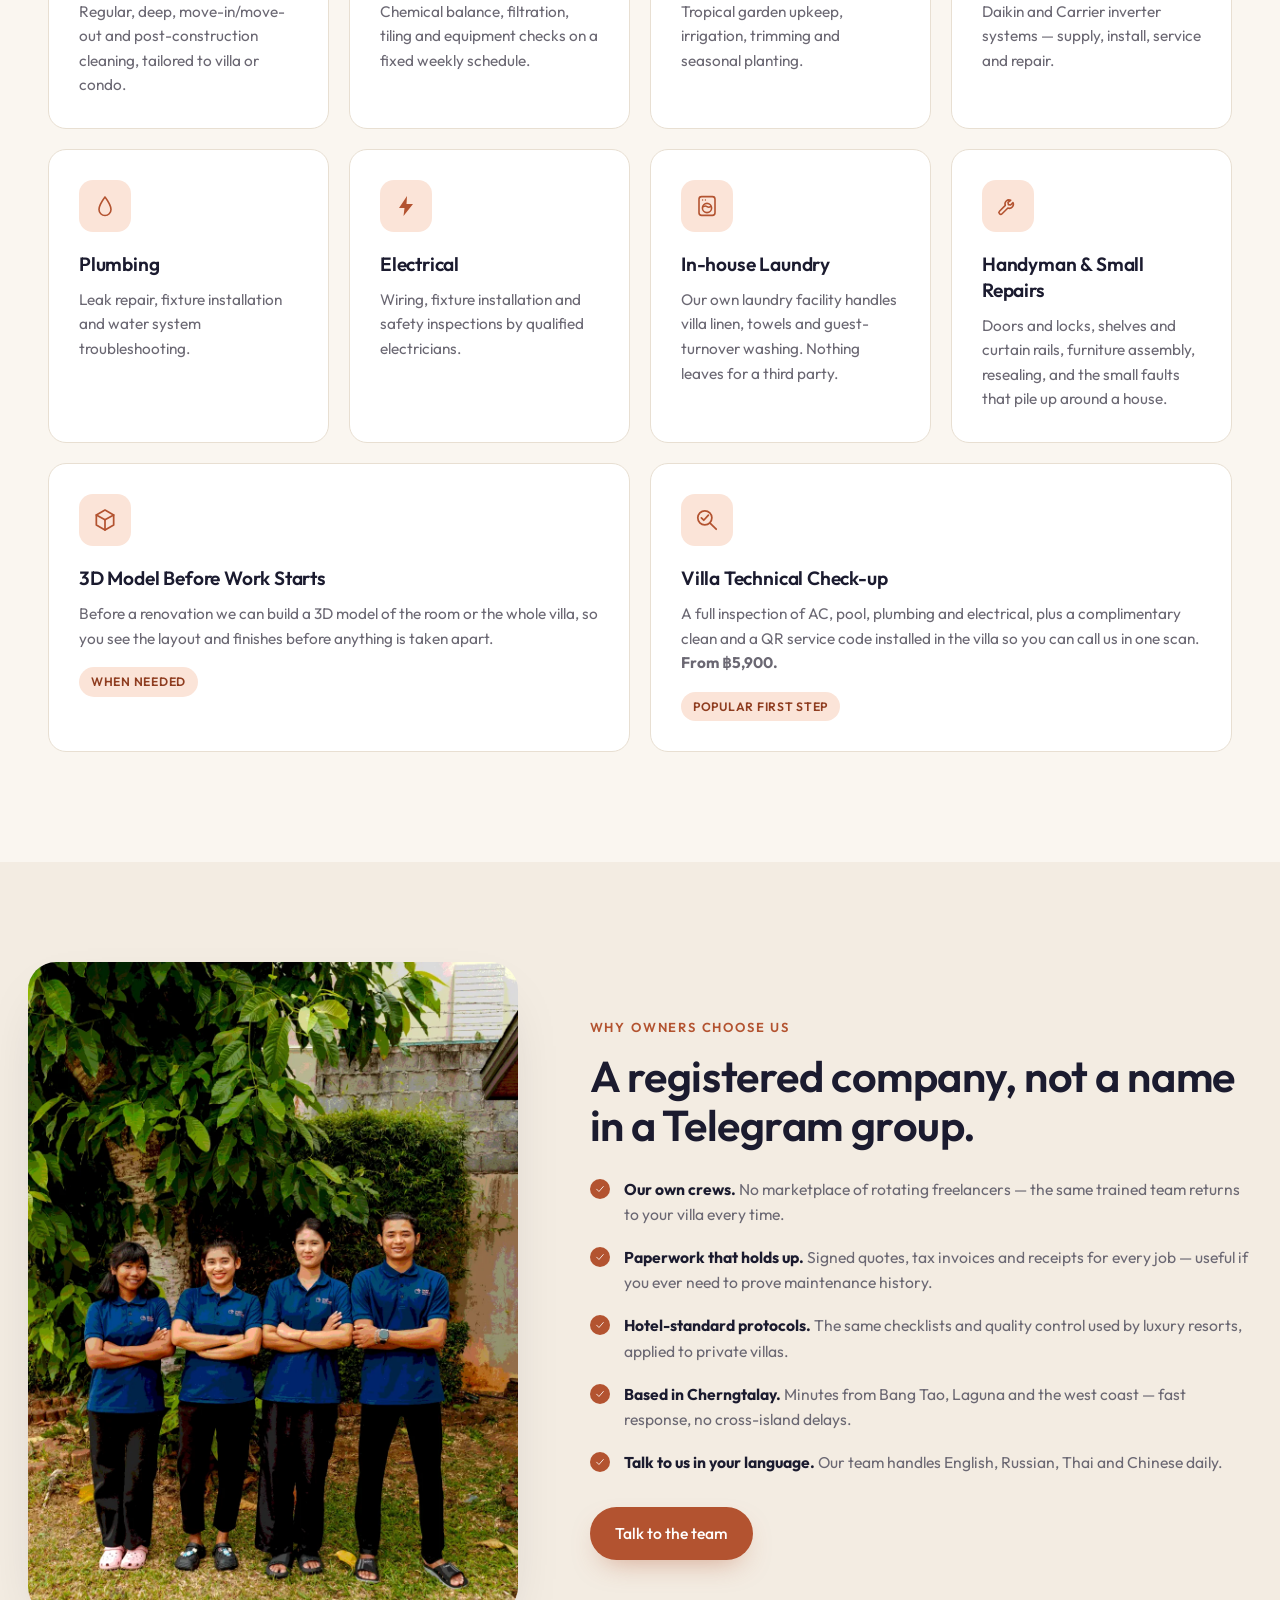
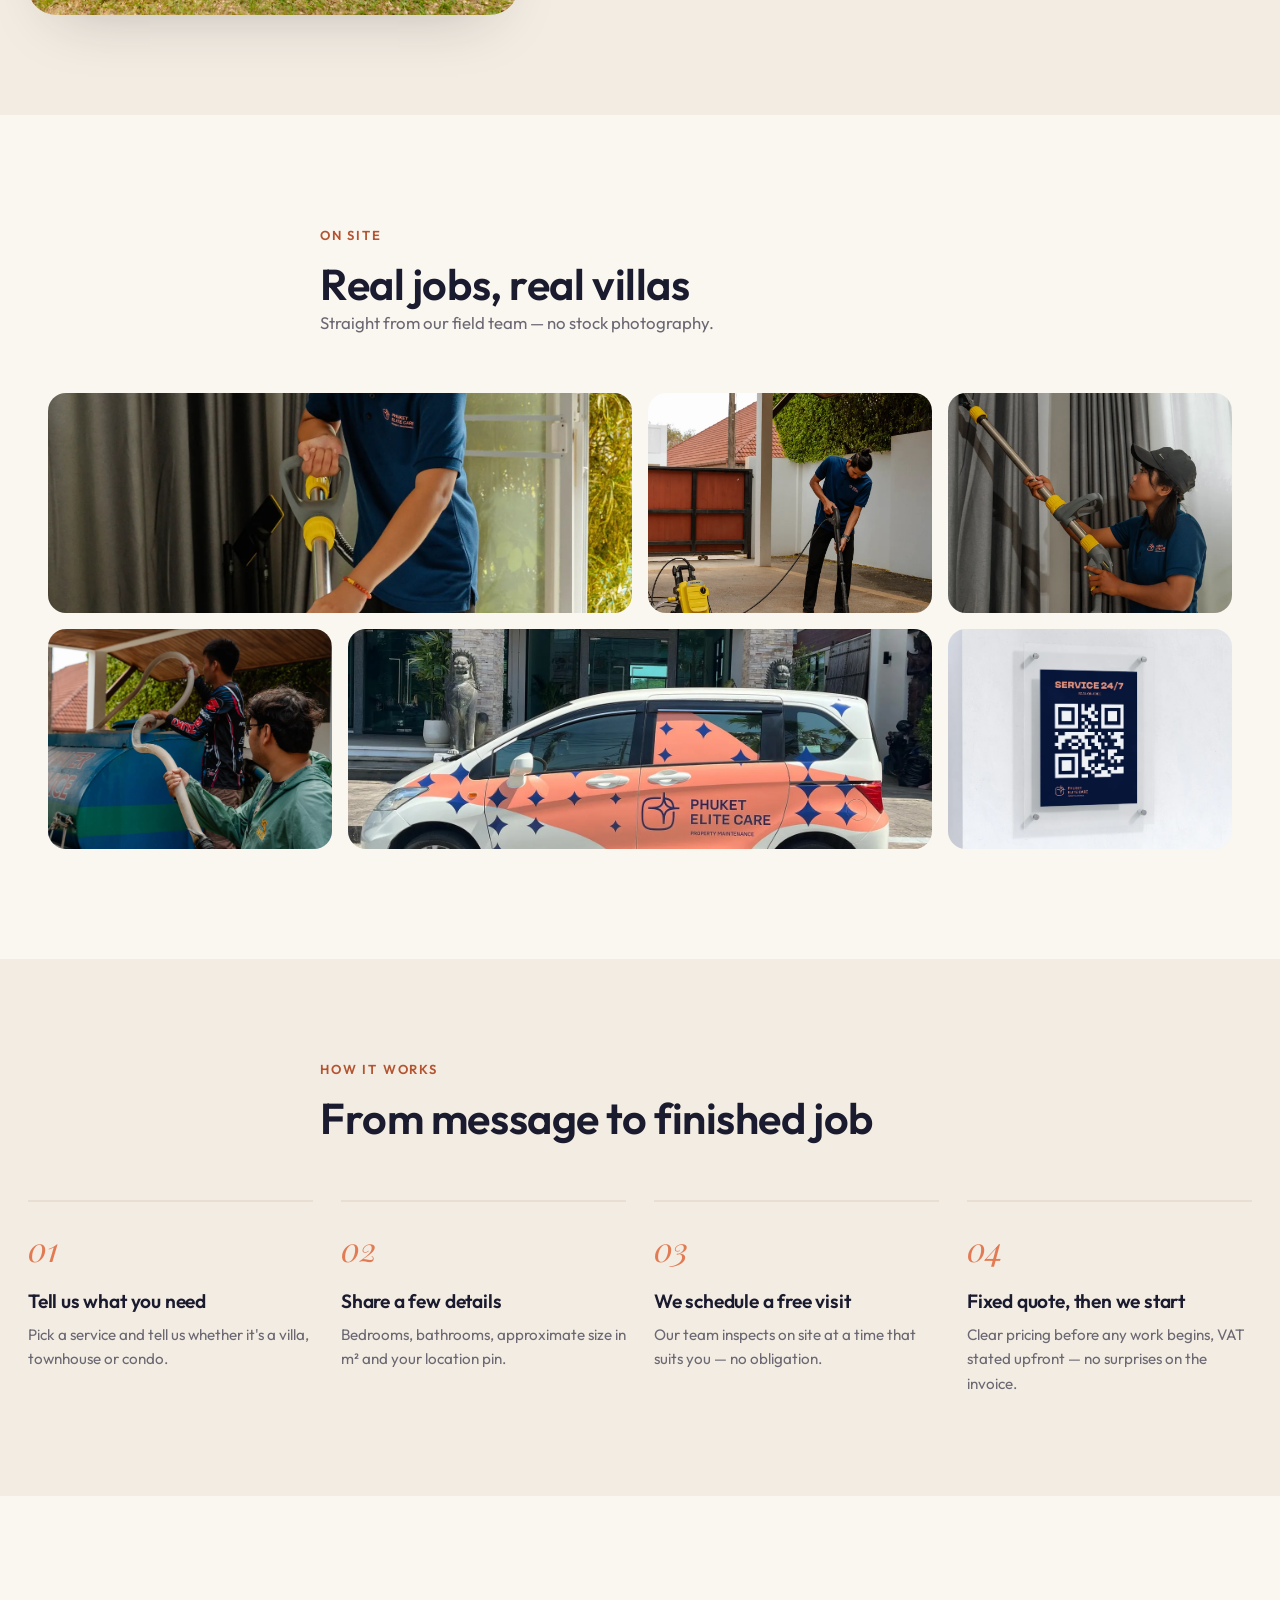
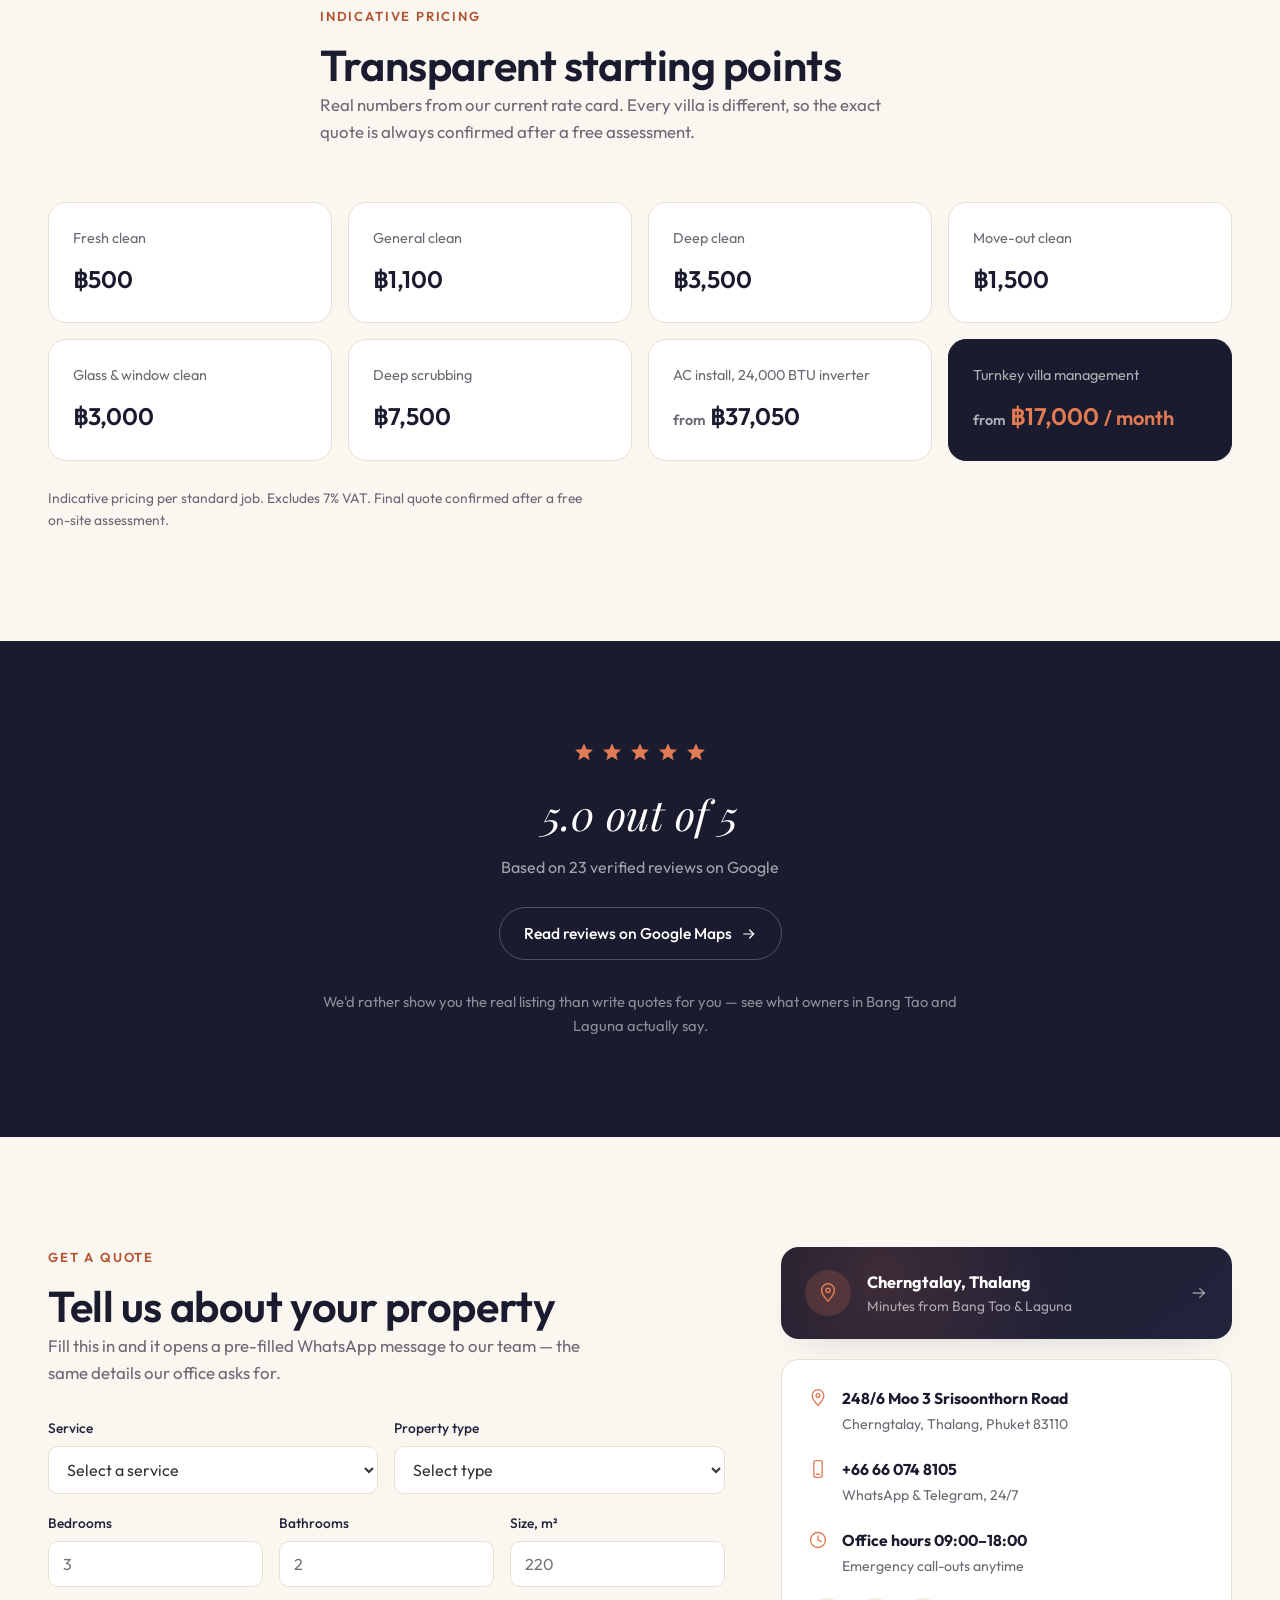
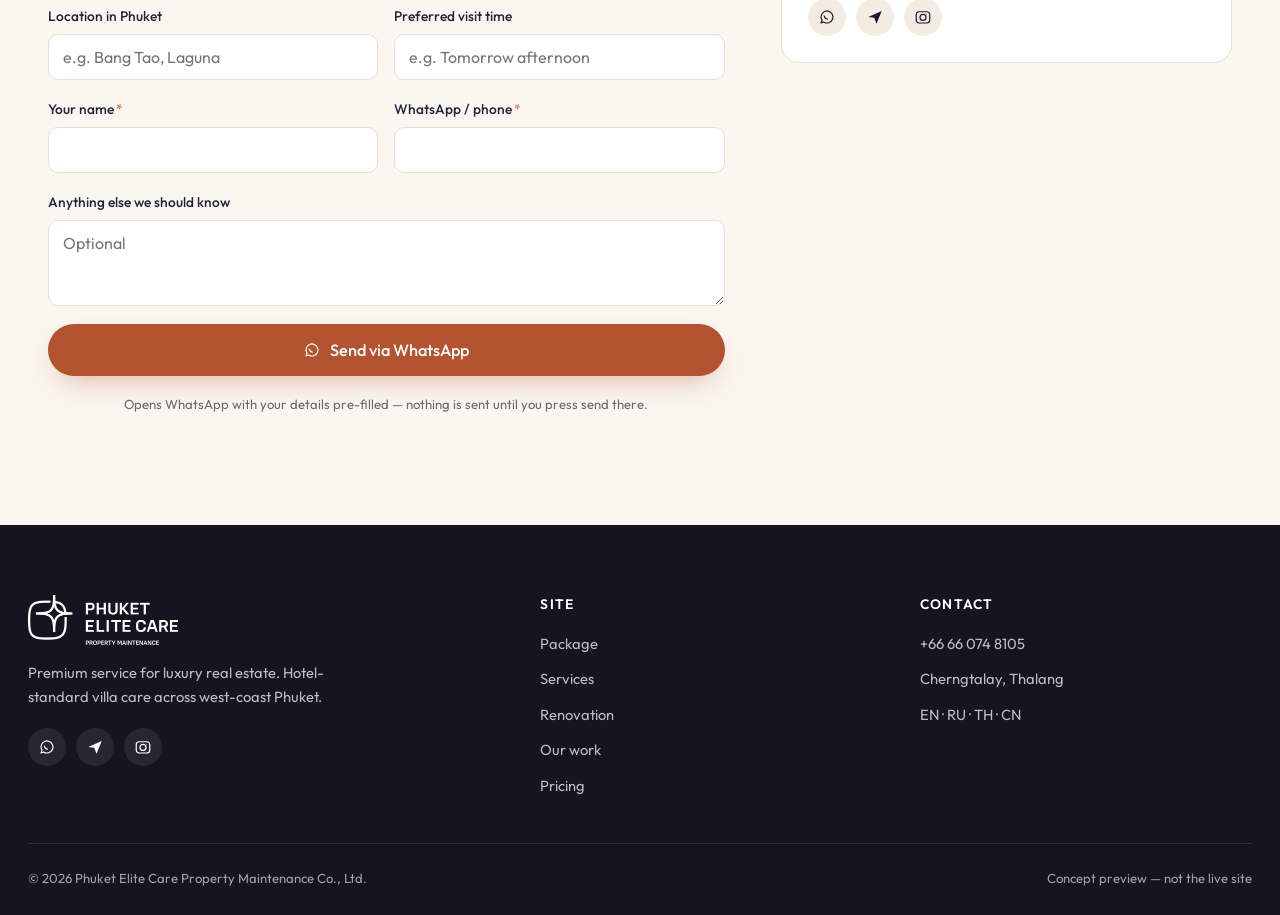
==== commit dc4bc959: "Add small household repairs and 3D modelling to services (temporary) Rollback: git reset to tag back" ====
--- a/index.html
+++ b/index.html
@@ -83,6 +83,12 @@
 <path d="M6.8 10L9 12.2L13.3 7.5"/>
 </symbol>
 
+<symbol id="icon-handyman" viewBox="0 0 24 24" fill="none" stroke="currentColor" stroke-width="1.6" stroke-linecap="round" stroke-linejoin="round">
+  <path d="M14.7 6.3a4 4 0 0 0-5.4 5.1L3.5 17.2a1.8 1.8 0 0 0 2.6 2.6l5.8-5.8a4 4 0 0 0 5.1-5.4l-2.4 2.4-2.2-.4-.4-2.2z"/>
+</symbol>
+<symbol id="icon-cube" viewBox="0 0 24 24" fill="none" stroke="currentColor" stroke-width="1.6" stroke-linecap="round" stroke-linejoin="round">
+  <path d="M12 2.8 20 7.3v9.4l-8 4.5-8-4.5V7.3z"/><path d="M4 7.3l8 4.5 8-4.5"/><path d="M12 11.8v9.4"/>
+</symbol>
 <symbol id="icon-star" viewBox="0 0 24 24" fill="currentColor" stroke="none">
 <path d="M12 2.5L14.8 8.9L21.8 9.6L16.5 14.2L18.1 21.1L12 17.3L5.9 21.1L7.5 14.2L2.2 9.6L9.2 8.9Z"/>
 </symbol>
@@ -400,7 +406,7 @@
 <section class="reno" id="renovation">
   <div class="reno-grid">
     <div class="reno-content reveal">
-      <p class="eyebrow" data-i18n="reno.eyebrow">Renovation &amp; major works</p>
+      <p class="eyebrow" data-i18n="reno.eyebrow">Renovation &amp; repairs</p>
       <h2>
         <span data-i18n="reno.h2a">We don't only keep villas clean.</span>
         <em data-i18n="reno.h2em">We rebuild them.</em>
@@ -434,6 +440,20 @@
           <div>
             <strong data-i18n="reno.b4">Systems rewired</strong>
             <span data-i18n="reno.b4sub">Electrical, water, air conditioning</span>
+          </div>
+        </li>
+        <li>
+          <svg class="icon" width="20" height="20"><use href="#icon-handyman"/></svg>
+          <div>
+            <strong data-i18n="reno.b5">Small household repairs</strong>
+            <span data-i18n="reno.b5sub">Doors, locks, furniture, sealant, fittings</span>
+          </div>
+        </li>
+        <li>
+          <svg class="icon" width="20" height="20"><use href="#icon-cube"/></svg>
+          <div>
+            <strong data-i18n="reno.b6">3D model when needed</strong>
+            <span data-i18n="reno.b6sub">See the result before work begins</span>
           </div>
         </li>
       </ul>
@@ -457,7 +477,7 @@
 <section class="services" id="services">
   <div class="section-head reveal">
     <p class="eyebrow" data-i18n="svc.eyebrow">What we do</p>
-    <h2 data-i18n="svc.h2">Ten services, one accountable team</h2>
+    <h2 data-i18n="svc.h2">Twelve services, one accountable team</h2>
     <p class="section-lead" data-i18n="svc.lead">Every job is carried out by our own in-house crews.</p>
   </div>
 
@@ -518,7 +538,20 @@
       <p data-i18n="svc.laundryText">Our own laundry facility handles villa linen and towels.</p>
     </article>
 
-    <article class="bento-card bento-wide reveal">
+    <article class="bento-card reveal">
+      <div class="bento-icon"><svg class="icon" width="24" height="24"><use href="#icon-handyman"/></svg></div>
+      <h3 data-i18n="svc.handy">Handyman &amp; Small Repairs</h3>
+      <p data-i18n="svc.handyText">Doors and locks, shelves and curtain rails, furniture assembly, resealing, and the small faults that pile up around a house.</p>
+    </article>
+
+    <article class="bento-card bento-span2 reveal">
+      <div class="bento-icon"><svg class="icon" width="26" height="26"><use href="#icon-cube"/></svg></div>
+      <h3 data-i18n="svc.d3">3D Model Before Work Starts</h3>
+      <p data-i18n="svc.d3Text">Before a renovation we can build a 3D model of the room or the whole villa, so you see the layout and finishes before anything is taken apart.</p>
+      <span class="bento-tag" data-i18n="svc.d3Tag">When needed</span>
+    </article>
+
+    <article class="bento-card bento-wide bento-span2 reveal">
       <div class="bento-icon"><svg class="icon" width="26" height="26"><use href="#icon-checkup"/></svg></div>
       <h3 data-i18n="svc.checkup">Villa Technical Check-up</h3>
       <p>
@@ -683,6 +716,8 @@
               <option data-i18n="svc.elec">Electrical</option>
               <option data-i18n="svc.laundry">In-house Laundry</option>
               <option data-i18n="svc.checkup">Villa Technical Check-up</option>
+              <option data-i18n="svc.handy">Handyman &amp; Small Repairs</option>
+              <option data-i18n="svc.d3">3D Model Before Work Starts</option>
               <option data-i18n="form.svcOther">Something else</option>
             </select>
           </div>
--- a/styles.css
+++ b/styles.css
@@ -413,6 +413,7 @@
 /* The two revenue-leading services get a double-width tile on the top row. */
 .bento-card:nth-of-type(1),
 .bento-card:nth-of-type(2){ grid-column:span 2; }
+.bento-card.bento-span2{ grid-column:span 2; }
 
 /* ============================================================
    WHY US
@@ -587,7 +588,7 @@
   .why-img{ aspect-ratio:16/9; }
   .contact-grid{ grid-template-columns:1fr; }
   .bento{ grid-template-columns:repeat(2,1fr); }
-  .bento-card,.bento-card:nth-of-type(1),.bento-card:nth-of-type(2){ grid-column:span 1; }
+  .bento-card,.bento-card:nth-of-type(1),.bento-card:nth-of-type(2),.bento-card.bento-span2{ grid-column:span 1; }
   .price-grid{ grid-template-columns:repeat(2,1fr); }
   .process-steps{ grid-template-columns:repeat(2,1fr); }
   .gallery-grid{ grid-template-columns:repeat(2,1fr); grid-auto-rows:240px; }
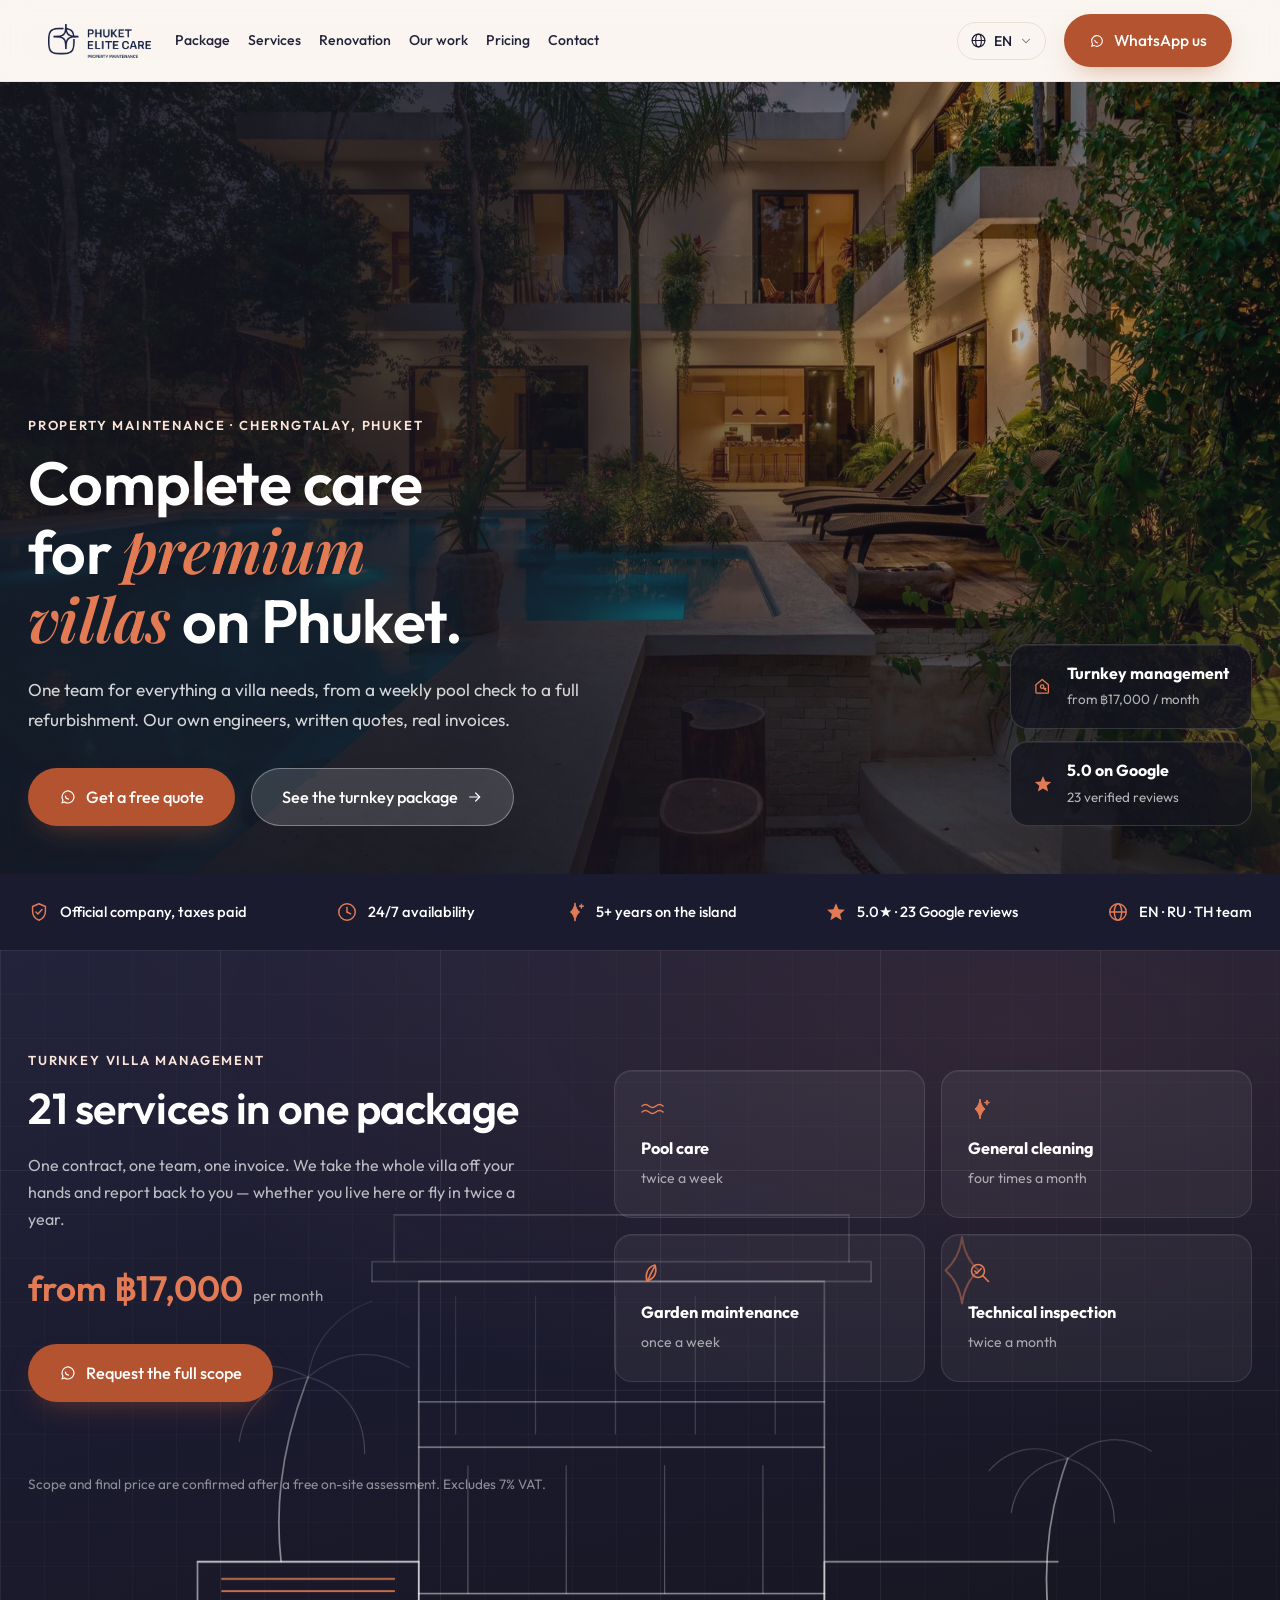
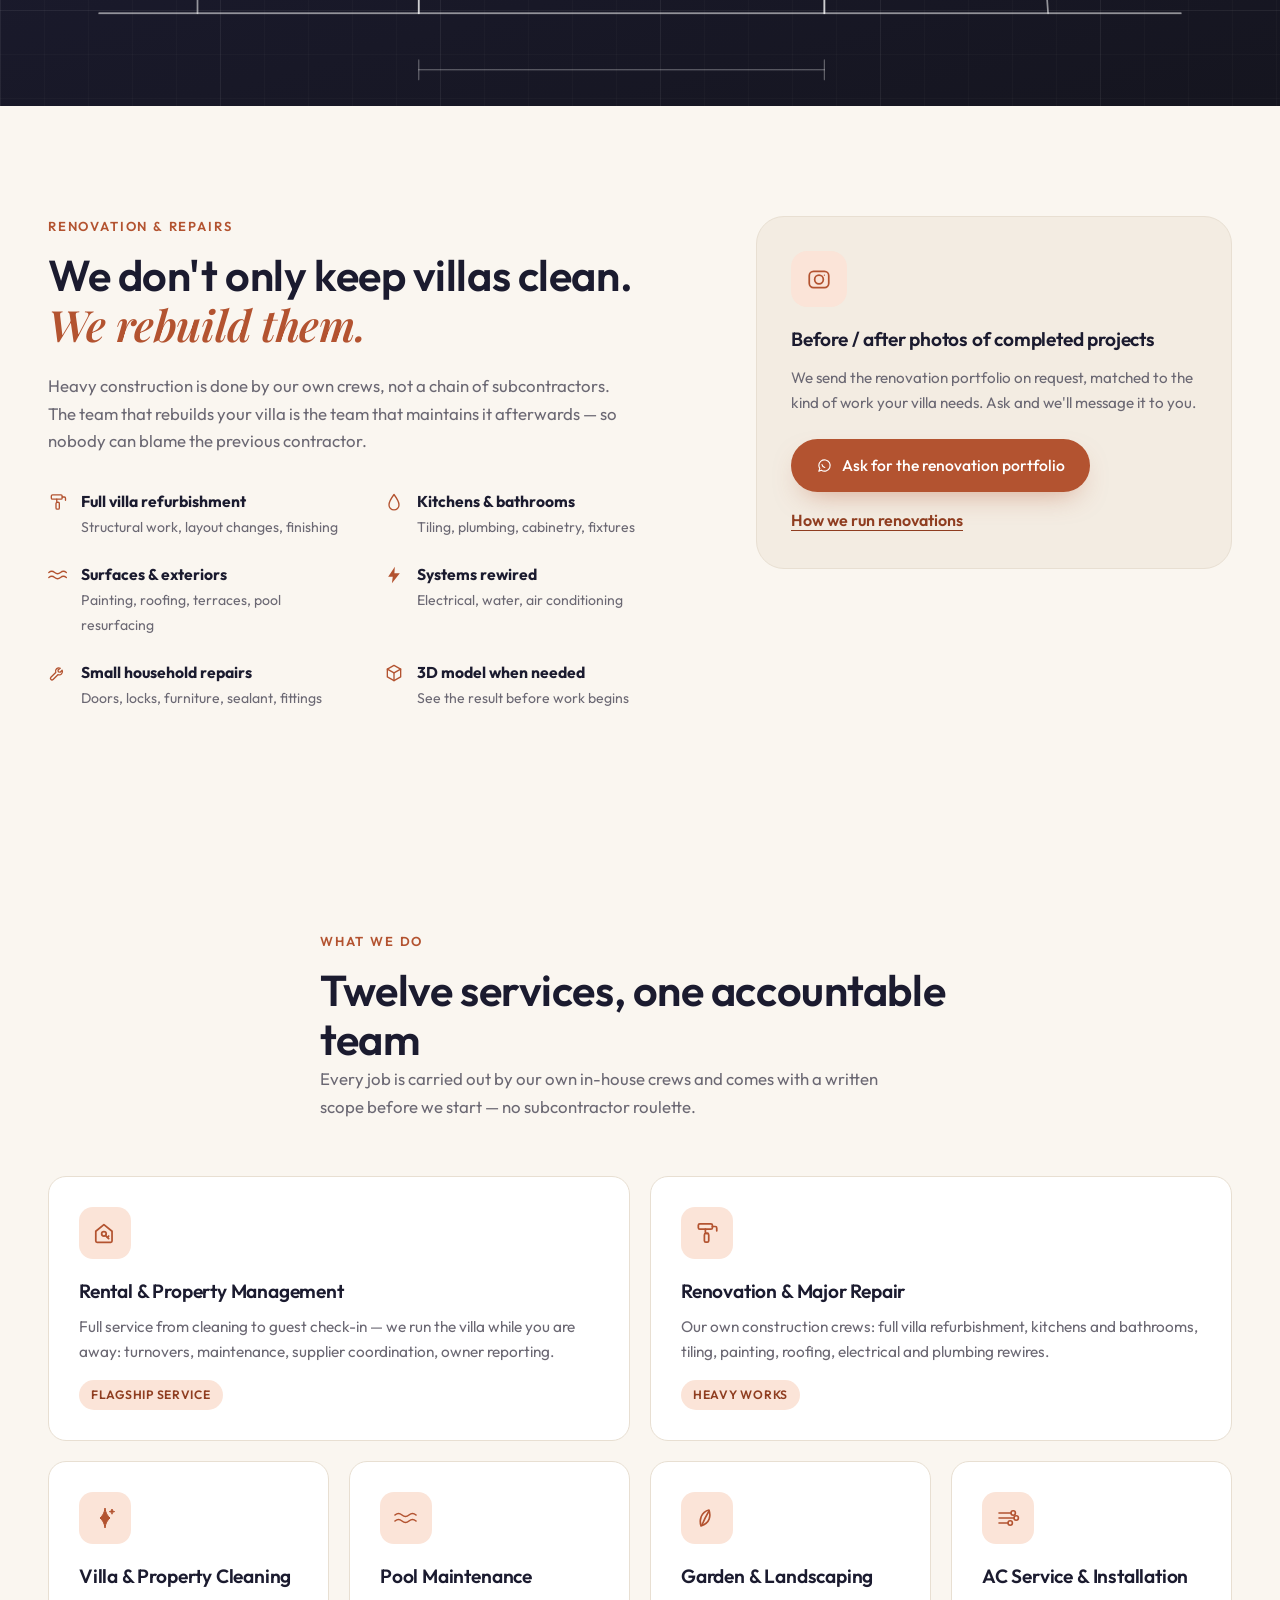
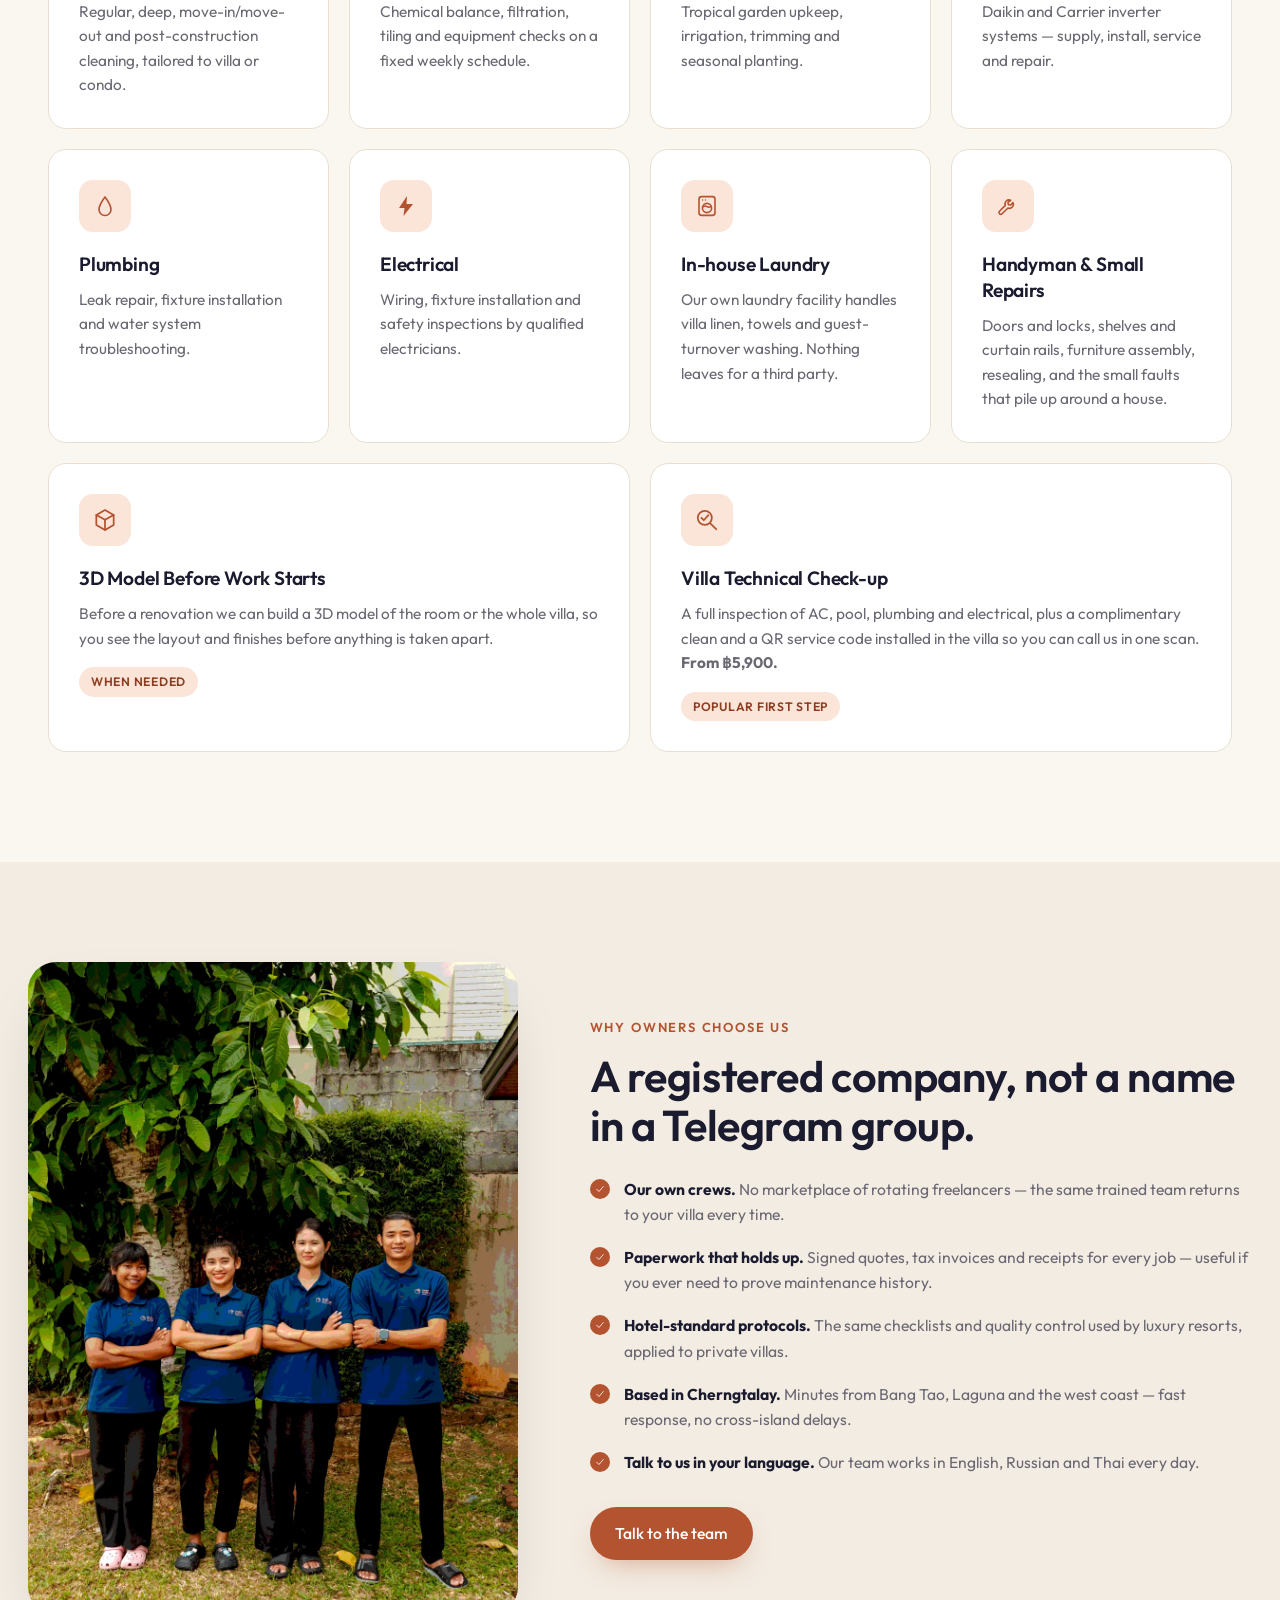
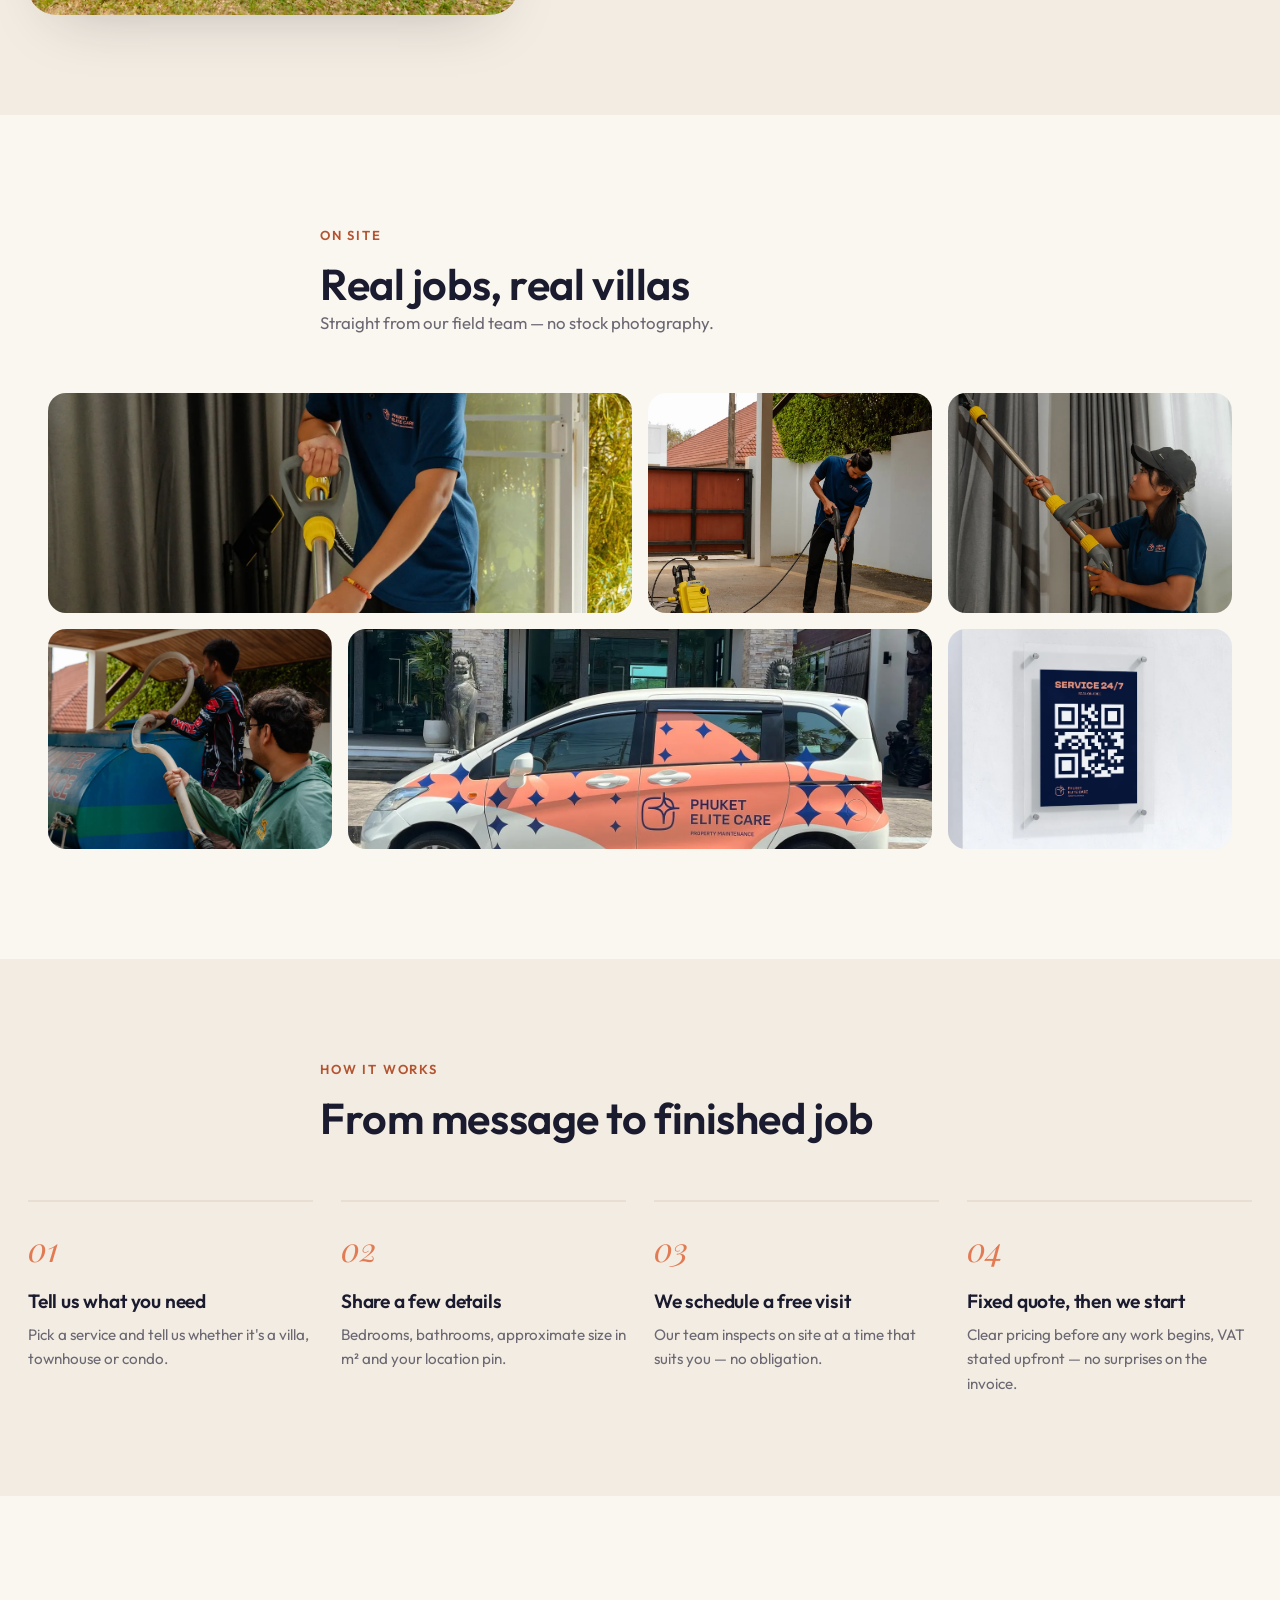
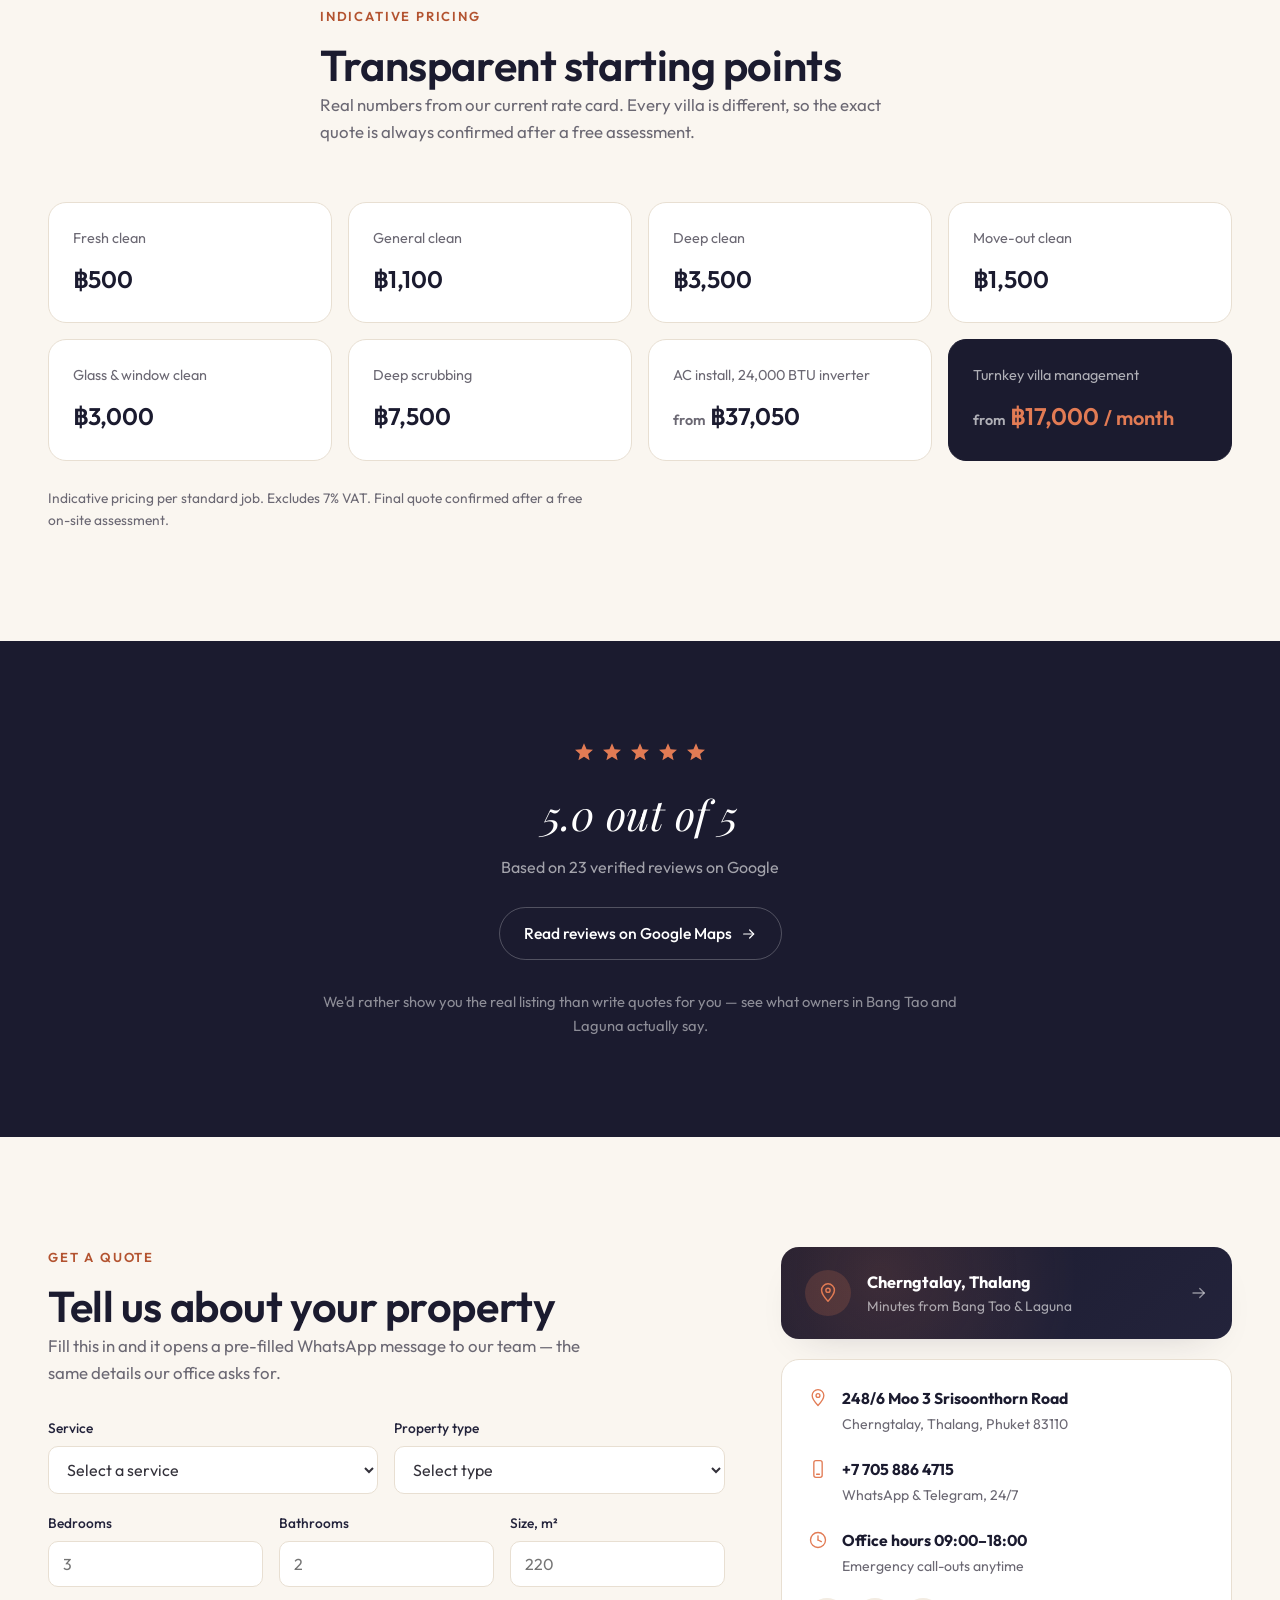
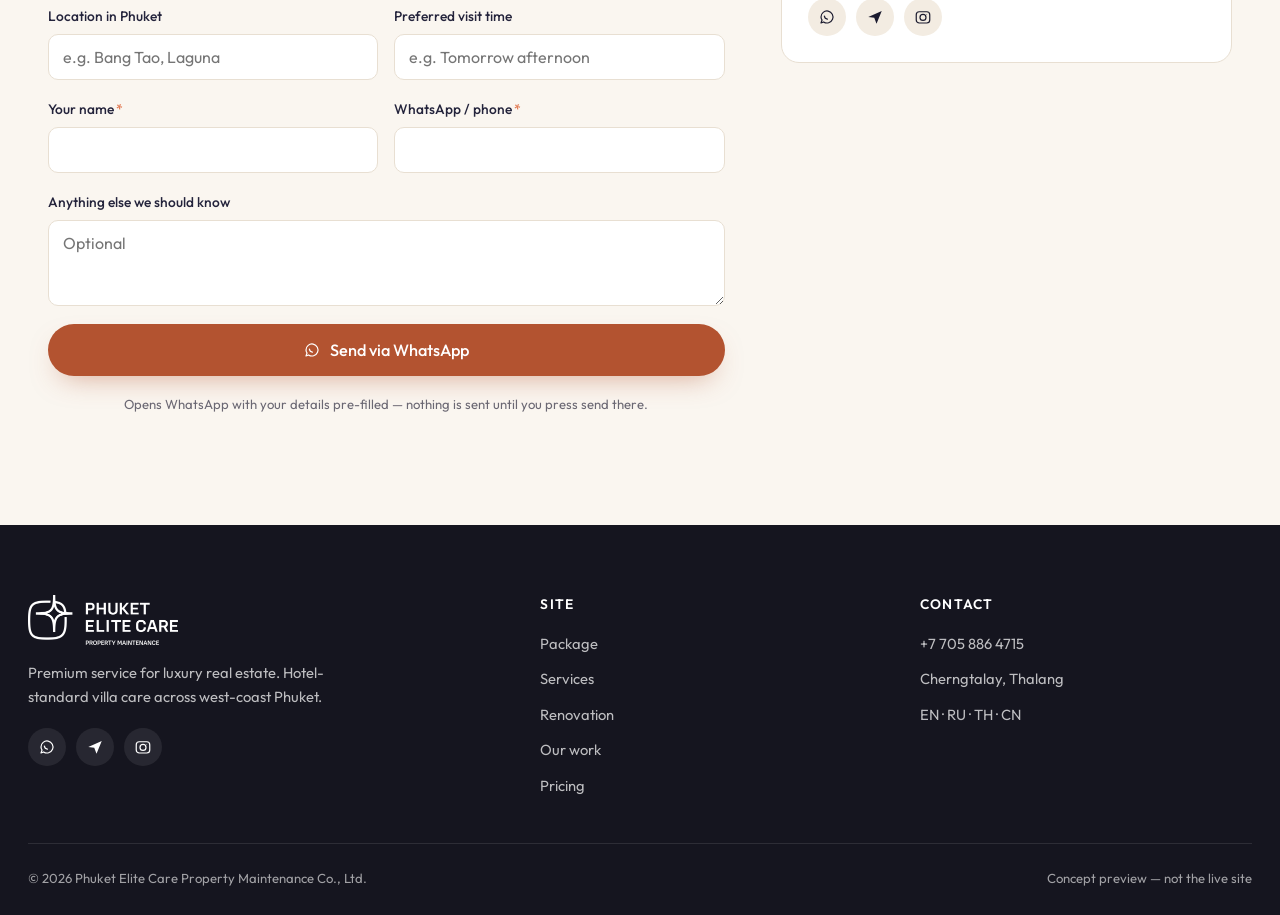
==== commit 761101a0: "New WhatsApp number, honest-business wording, 5+ years, renovation landing page, privacy page, Googl" ====
--- a/index.html
+++ b/index.html
@@ -4,7 +4,7 @@
 <meta charset="UTF-8">
 <meta name="viewport" content="width=device-width, initial-scale=1.0">
 <title data-i18n="meta.title">Phuket Elite Care — Premium Villa Care, Renovation &amp; Management</title>
-<meta name="description" data-i18n-attr="content:meta.description" content="Complete care for premium villas on Phuket: turnkey management from ฿17,000/month, full renovation, pool, garden, AC, in-house laundry. Licensed, 24/7, EN·RU·TH·CN.">
+<meta name="description" data-i18n-attr="content:meta.description" content="Complete care for premium villas on Phuket: turnkey management from ฿17,000/month, full renovation, pool, garden, AC, in-house laundry. Official company, 24/7, EN·RU·TH.">
 <link rel="icon" href="assets/images/logo-sm.png">
 
 <meta property="og:type" content="website">
@@ -18,7 +18,10 @@
 <link rel="preconnect" href="https://fonts.gstatic.com" crossorigin>
 <link href="https://fonts.googleapis.com/css2?family=Playfair+Display:ital,wght@0,500;0,600;1,500;1,600&family=Outfit:wght@300;400;500;600;700&family=Noto+Sans+Thai:wght@300;400;500;600;700&family=Noto+Sans+SC:wght@300;400;500;600;700&display=swap" rel="stylesheet">
 <link rel="preload" as="image" href="assets/images/hero-villa.webp" fetchpriority="high">
-<link rel="stylesheet" href="styles.css?v=28">
+<!-- Google Analytics: Elite Care Phuket -->
+<script async src="https://www.googletagmanager.com/gtag/js?id=G-0B6VZP9K7Z"></script>
+<script>window.dataLayer=window.dataLayer||[];function gtag(){dataLayer.push(arguments);}gtag('js',new Date());gtag('config','G-0B6VZP9K7Z');</script>
+<link rel="stylesheet" href="styles.css?v=29">
 </head>
 <body>
 
@@ -184,7 +187,7 @@
       <ul class="lang-menu" id="lang-menu" role="listbox" hidden></ul>
     </div>
 
-    <a href="https://wa.me/66660748105" target="_blank" rel="noopener" class="btn btn-primary header-cta">
+    <a href="https://wa.me/77058864715" target="_blank" rel="noopener" class="btn btn-primary header-cta">
       <svg class="icon" width="16" height="16"><use href="#icon-message"/></svg>
       <span data-i18n="nav.whatsapp">WhatsApp us</span>
     </a>
@@ -202,7 +205,7 @@
     <a href="#gallery" data-i18n="nav.work">Our work</a>
     <a href="#pricing" data-i18n="nav.pricing">Pricing</a>
     <a href="#contact" data-i18n="nav.contact">Contact</a>
-    <a href="https://wa.me/66660748105" target="_blank" rel="noopener" class="btn btn-primary" data-i18n="nav.whatsapp">WhatsApp us</a>
+    <a href="https://wa.me/77058864715" target="_blank" rel="noopener" class="btn btn-primary" data-i18n="nav.whatsapp">WhatsApp us</a>
   </nav>
 </header>
 
@@ -220,7 +223,7 @@
         <em data-i18n="hero.h1em">premium villas</em>
         <span data-i18n="hero.h1b">on Phuket.</span>
       </h1>
-      <p class="hero-lead" data-i18n="hero.lead">One licensed team for everything a villa needs — from a weekly pool check to a full refurbishment. Our own engineers, written quotes, real invoices.</p>
+      <p class="hero-lead" data-i18n="hero.lead">One team for everything a villa needs, from a weekly pool check to a full refurbishment. Our own engineers, written quotes, real invoices.</p>
       <div class="hero-actions">
         <a href="#contact" class="btn btn-primary btn-lg">
           <svg class="icon" width="18" height="18"><use href="#icon-message"/></svg>
@@ -257,7 +260,7 @@
   <div class="trust-bar-inner">
     <div class="trust-item reveal">
       <svg class="icon" width="22" height="22"><use href="#icon-shield"/></svg>
-      <span data-i18n="trust.licensed">Licensed &amp; insured</span>
+      <span data-i18n="trust.licensed">Official company, taxes paid</span>
     </div>
     <div class="trust-item reveal">
       <svg class="icon" width="22" height="22"><use href="#icon-clock"/></svg>
@@ -265,7 +268,7 @@
     </div>
     <div class="trust-item reveal">
       <svg class="icon" width="22" height="22"><use href="#icon-sparkle"/></svg>
-      <span data-i18n="trust.years">10+ years on the island</span>
+      <span data-i18n="trust.years">5+ years on the island</span>
     </div>
     <div class="trust-item reveal">
       <svg class="icon" width="22" height="22"><use href="#icon-star"/></svg>
@@ -273,7 +276,7 @@
     </div>
     <div class="trust-item reveal">
       <svg class="icon" width="22" height="22"><use href="#icon-globe"/></svg>
-      <span data-i18n="trust.langs">EN · RU · TH · CN team</span>
+      <span data-i18n="trust.langs">EN · RU · TH team</span>
     </div>
   </div>
 </section>
@@ -370,7 +373,7 @@
         <strong data-i18n="pkg.price">from ฿17,000</strong>
         <span data-i18n="pkg.priceUnit">per month</span>
       </div>
-      <a href="https://wa.me/66660748105" target="_blank" rel="noopener" class="btn btn-primary btn-lg" id="pkg-cta">
+      <a href="https://wa.me/77058864715" target="_blank" rel="noopener" class="btn btn-primary btn-lg" id="pkg-cta">
         <svg class="icon" width="18" height="18"><use href="#icon-message"/></svg>
         <span data-i18n="pkg.cta">Request the full scope</span>
       </a>
@@ -465,10 +468,11 @@
       </div>
       <h3 data-i18n="reno.portfolioTitle">Before / after photos of completed projects</h3>
       <p data-i18n="reno.portfolioText">We send the renovation portfolio on request, matched to the kind of work your villa needs.</p>
-      <a href="https://wa.me/66660748105" target="_blank" rel="noopener" class="btn btn-primary" id="reno-cta">
+      <a href="https://wa.me/77058864715" target="_blank" rel="noopener" class="btn btn-primary" id="reno-cta">
         <svg class="icon" width="17" height="17"><use href="#icon-message"/></svg>
         <span data-i18n="reno.cta">Ask for the renovation portfolio</span>
       </a>
+      <a href="renovation.html" class="reno-more" data-i18n="reno.more">How we run renovations</a>
     </aside>
   </div>
 </section>
@@ -591,7 +595,7 @@
         </li>
         <li>
           <svg class="icon" width="20" height="20"><use href="#icon-check"/></svg>
-          <div><strong data-i18n="why.p5">Talk to us in your language.</strong> <span data-i18n="why.p5text">English, Russian, Thai and Chinese.</span></div>
+          <div><strong data-i18n="why.p5">Talk to us in your language.</strong> <span data-i18n="why.p5text">English, Russian and Thai.</span></div>
         </li>
       </ul>
       <a href="#contact" class="btn btn-primary" data-i18n="why.cta">Talk to the team</a>
@@ -804,7 +808,7 @@
         <div class="info-row">
           <svg class="icon" width="20" height="20"><use href="#icon-phone"/></svg>
           <div>
-            <strong>+66 66 074 8105</strong>
+            <strong>+7 705 886 4715</strong>
             <span data-i18n="contact.phoneSub">WhatsApp &amp; Telegram, 24/7</span>
           </div>
         </div>
@@ -816,7 +820,7 @@
           </div>
         </div>
         <div class="info-socials">
-          <a href="https://wa.me/66660748105" target="_blank" rel="noopener" aria-label="WhatsApp"><svg class="icon" width="18" height="18"><use href="#icon-message"/></svg></a>
+          <a href="https://wa.me/77058864715" target="_blank" rel="noopener" aria-label="WhatsApp"><svg class="icon" width="18" height="18"><use href="#icon-message"/></svg></a>
           <a href="https://t.me/elitecare_phuket" target="_blank" rel="noopener" aria-label="Telegram"><svg class="icon" width="18" height="18"><use href="#icon-send"/></svg></a>
           <a href="https://instagram.com/elitecare_phuket1" target="_blank" rel="noopener" aria-label="Instagram"><svg class="icon" width="18" height="18"><use href="#icon-camera"/></svg></a>
         </div>
@@ -834,7 +838,7 @@
       <img src="assets/images/logo-sm.png" alt="Phuket Elite Care" width="150" height="50" loading="lazy">
       <p data-i18n="foot.tagline">Premium service for luxury real estate.</p>
       <div class="info-socials">
-        <a href="https://wa.me/66660748105" target="_blank" rel="noopener" aria-label="WhatsApp"><svg class="icon" width="18" height="18"><use href="#icon-message"/></svg></a>
+        <a href="https://wa.me/77058864715" target="_blank" rel="noopener" aria-label="WhatsApp"><svg class="icon" width="18" height="18"><use href="#icon-message"/></svg></a>
         <a href="https://t.me/elitecare_phuket" target="_blank" rel="noopener" aria-label="Telegram"><svg class="icon" width="18" height="18"><use href="#icon-send"/></svg></a>
         <a href="https://instagram.com/elitecare_phuket1" target="_blank" rel="noopener" aria-label="Instagram"><svg class="icon" width="18" height="18"><use href="#icon-camera"/></svg></a>
       </div>
@@ -849,7 +853,7 @@
     </div>
     <div class="footer-col">
       <h3 data-i18n="foot.contact">Contact</h3>
-      <a href="https://wa.me/66660748105" target="_blank" rel="noopener">+66 66 074 8105</a>
+      <a href="https://wa.me/77058864715" target="_blank" rel="noopener">+7 705 886 4715</a>
       <a href="https://maps.app.goo.gl/JwiWWraCebza6fqK9" target="_blank" rel="noopener" data-i18n="contact.mapTitle">Cherngtalay, Phuket</a>
       <span>EN · RU · TH · CN</span>
     </div>
@@ -860,7 +864,8 @@
   </div>
 </footer>
 
-<script src="i18n.js?v=28"></script>
-<script src="script.js?v=28"></script>
+<script src="i18n.js?v=29"></script>
+<script src="script.js?v=29"></script>
+<script>document.addEventListener("click",function(e){var a=e.target.closest&&e.target.closest('a[href*="wa.me"]');if(a&&window.gtag)gtag("event","whatsapp_click",{page:"main"});});</script>
 </body>
 </html>
--- a/styles.css
+++ b/styles.css
@@ -627,3 +627,6 @@
   .gallery-grid{ grid-template-columns:1fr; }
   .gallery-item.span-2{ grid-column:span 1; }
 }
+
+.reno-more{display:inline-block;margin-top:16px;font-weight:600;color:var(--terracotta-800);text-decoration:underline;text-underline-offset:4px;}
+.reno-more:hover{color:var(--terracotta-700);}
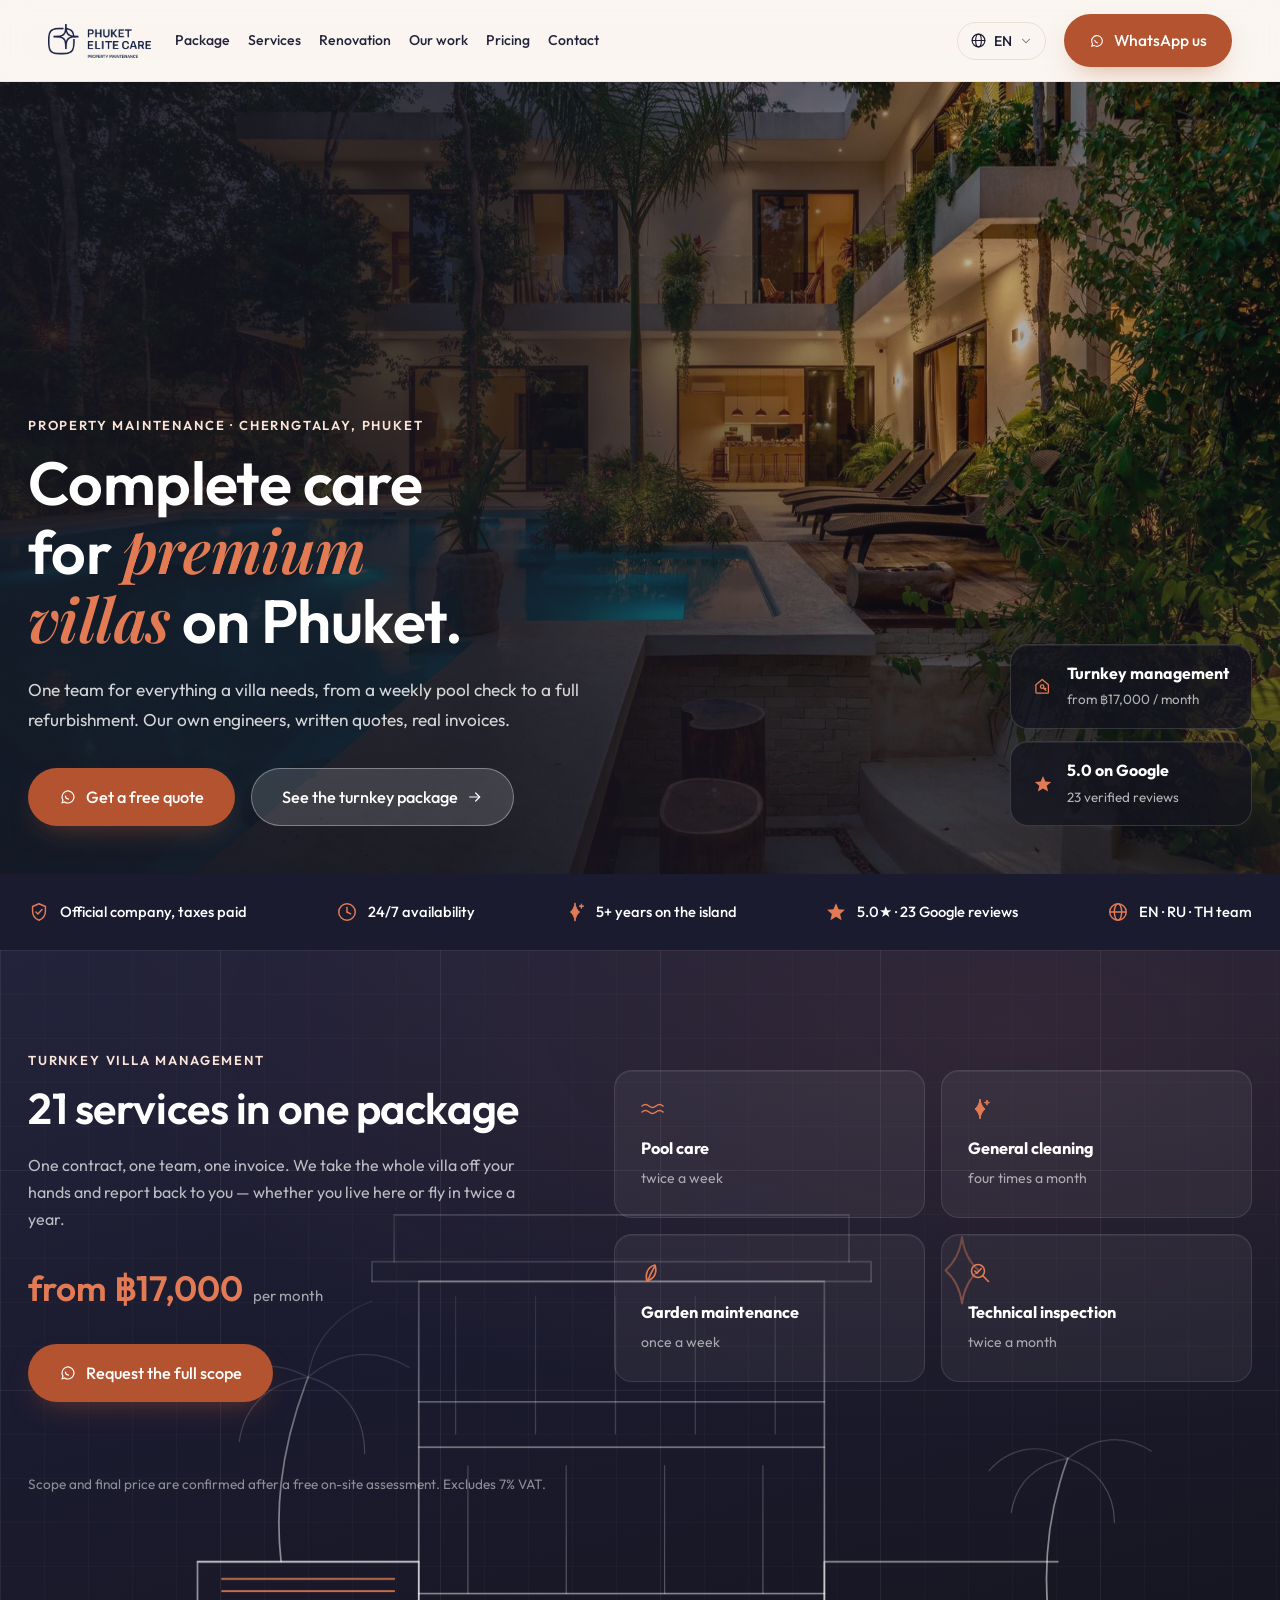
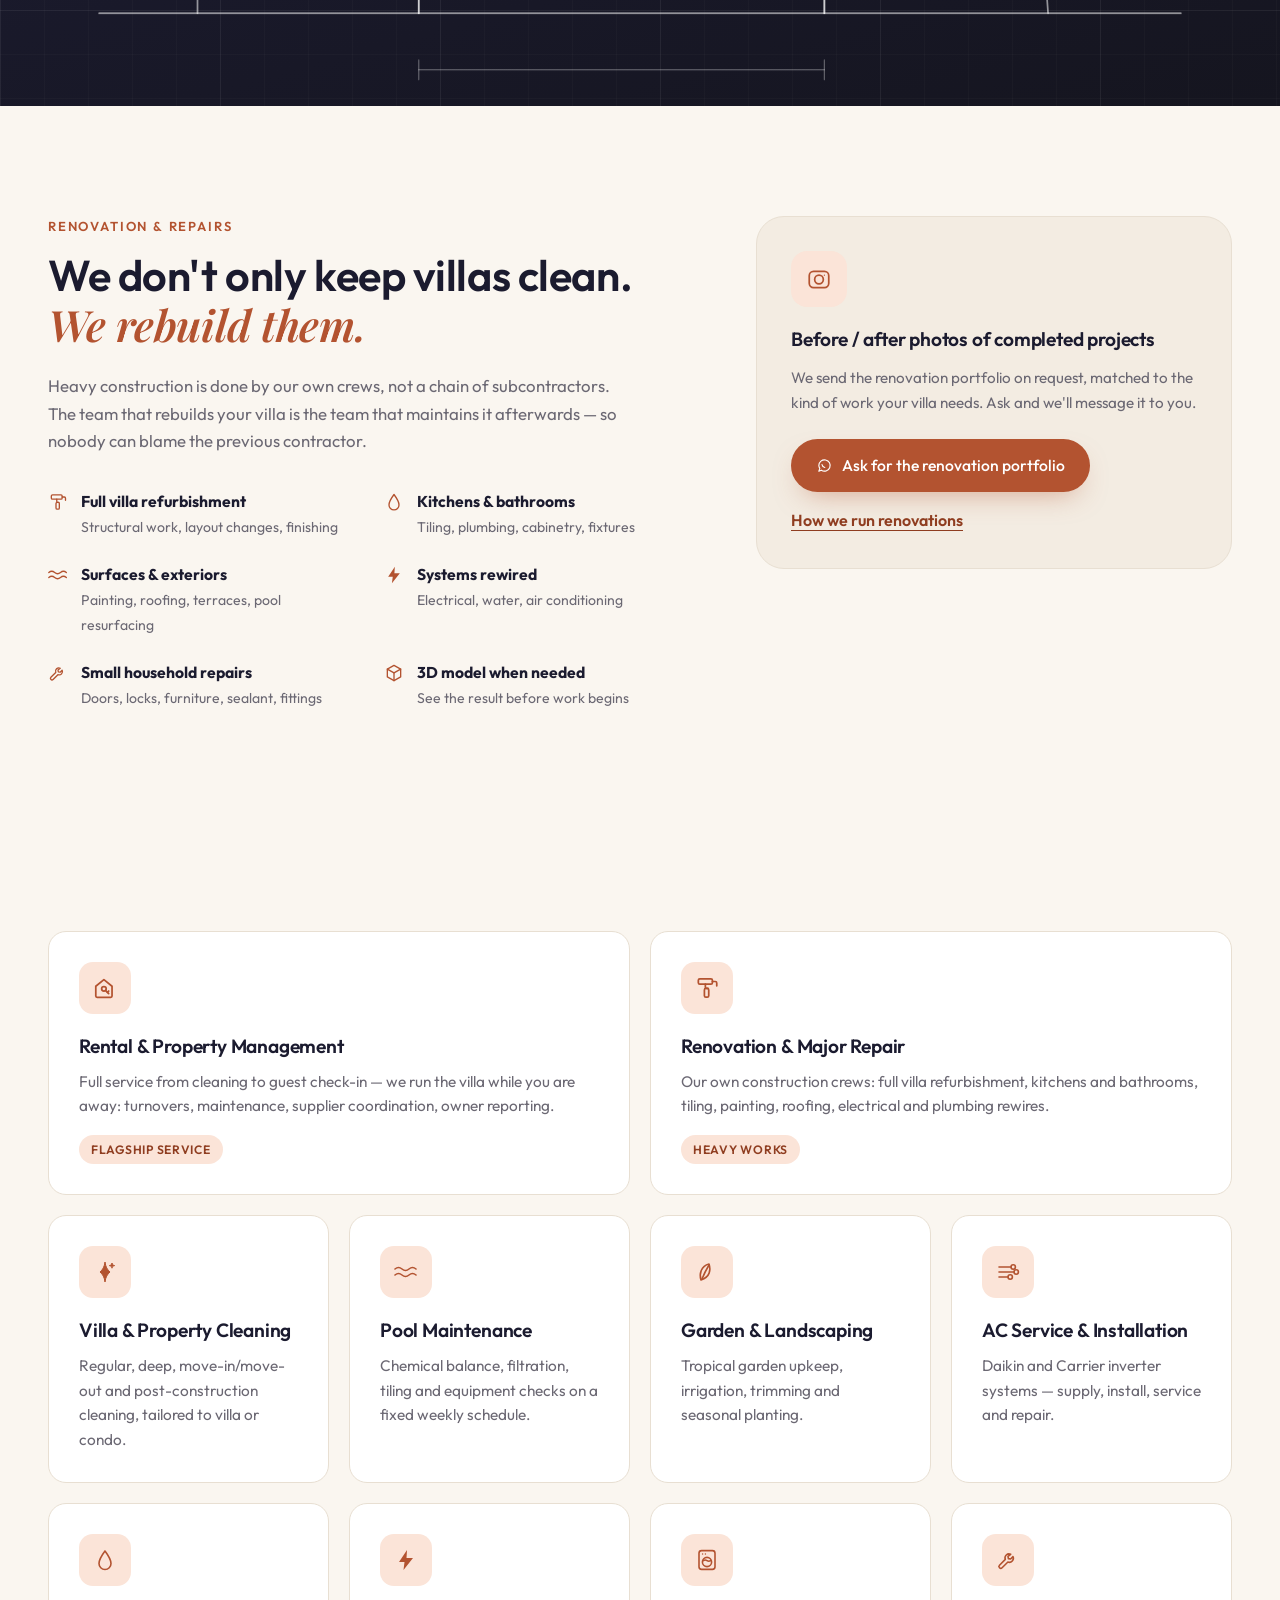
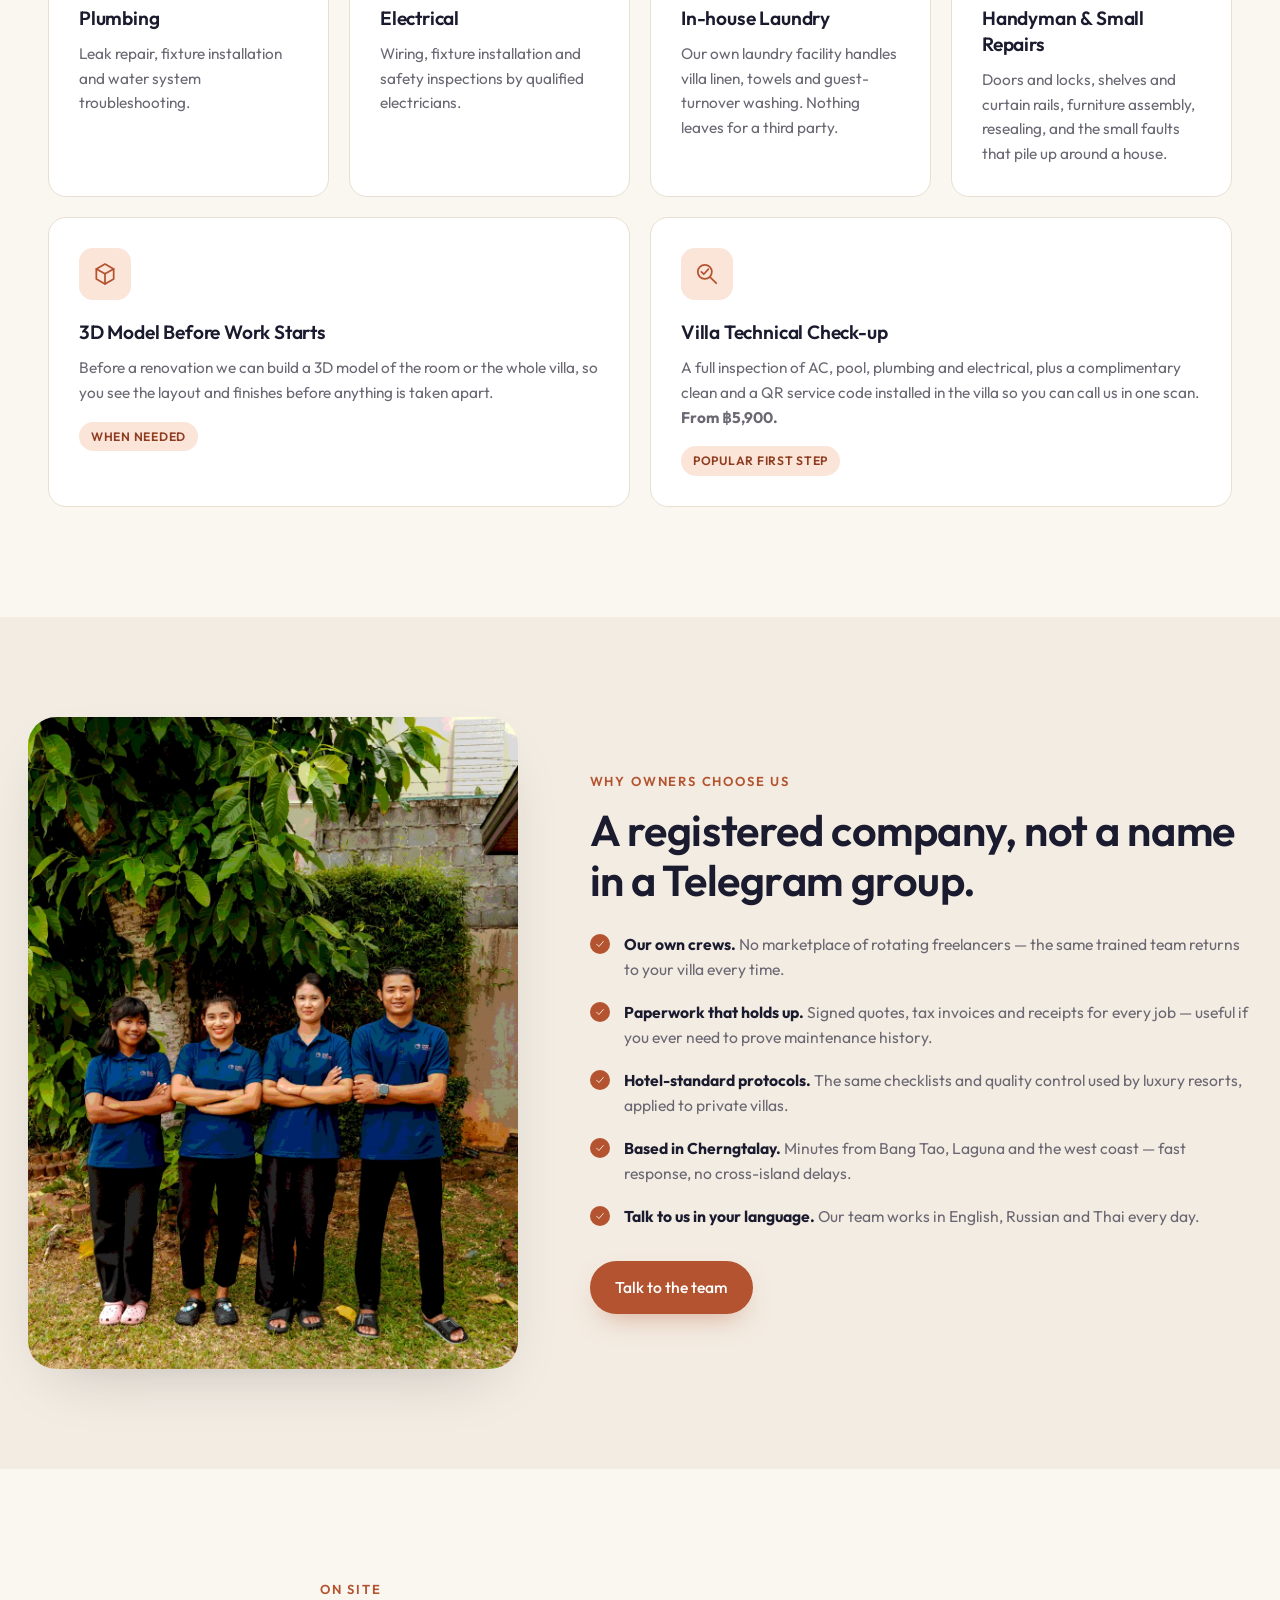
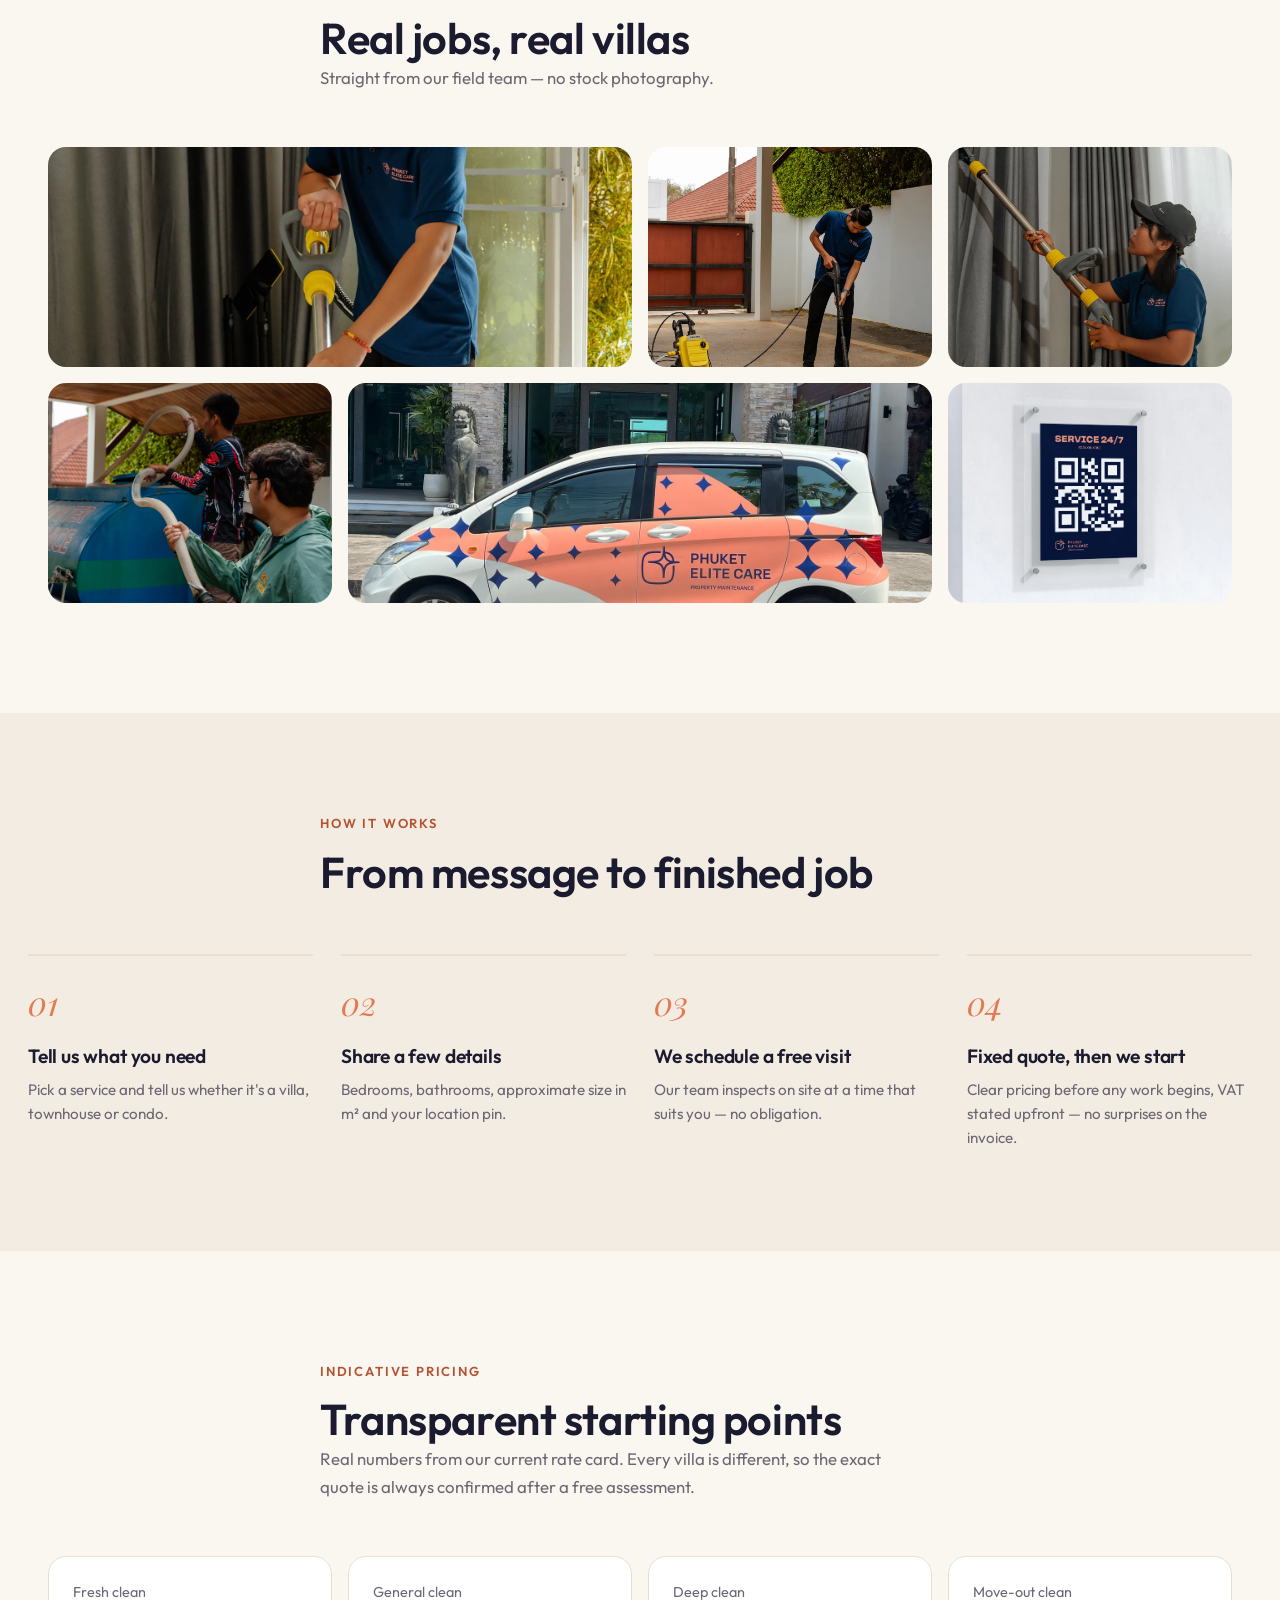
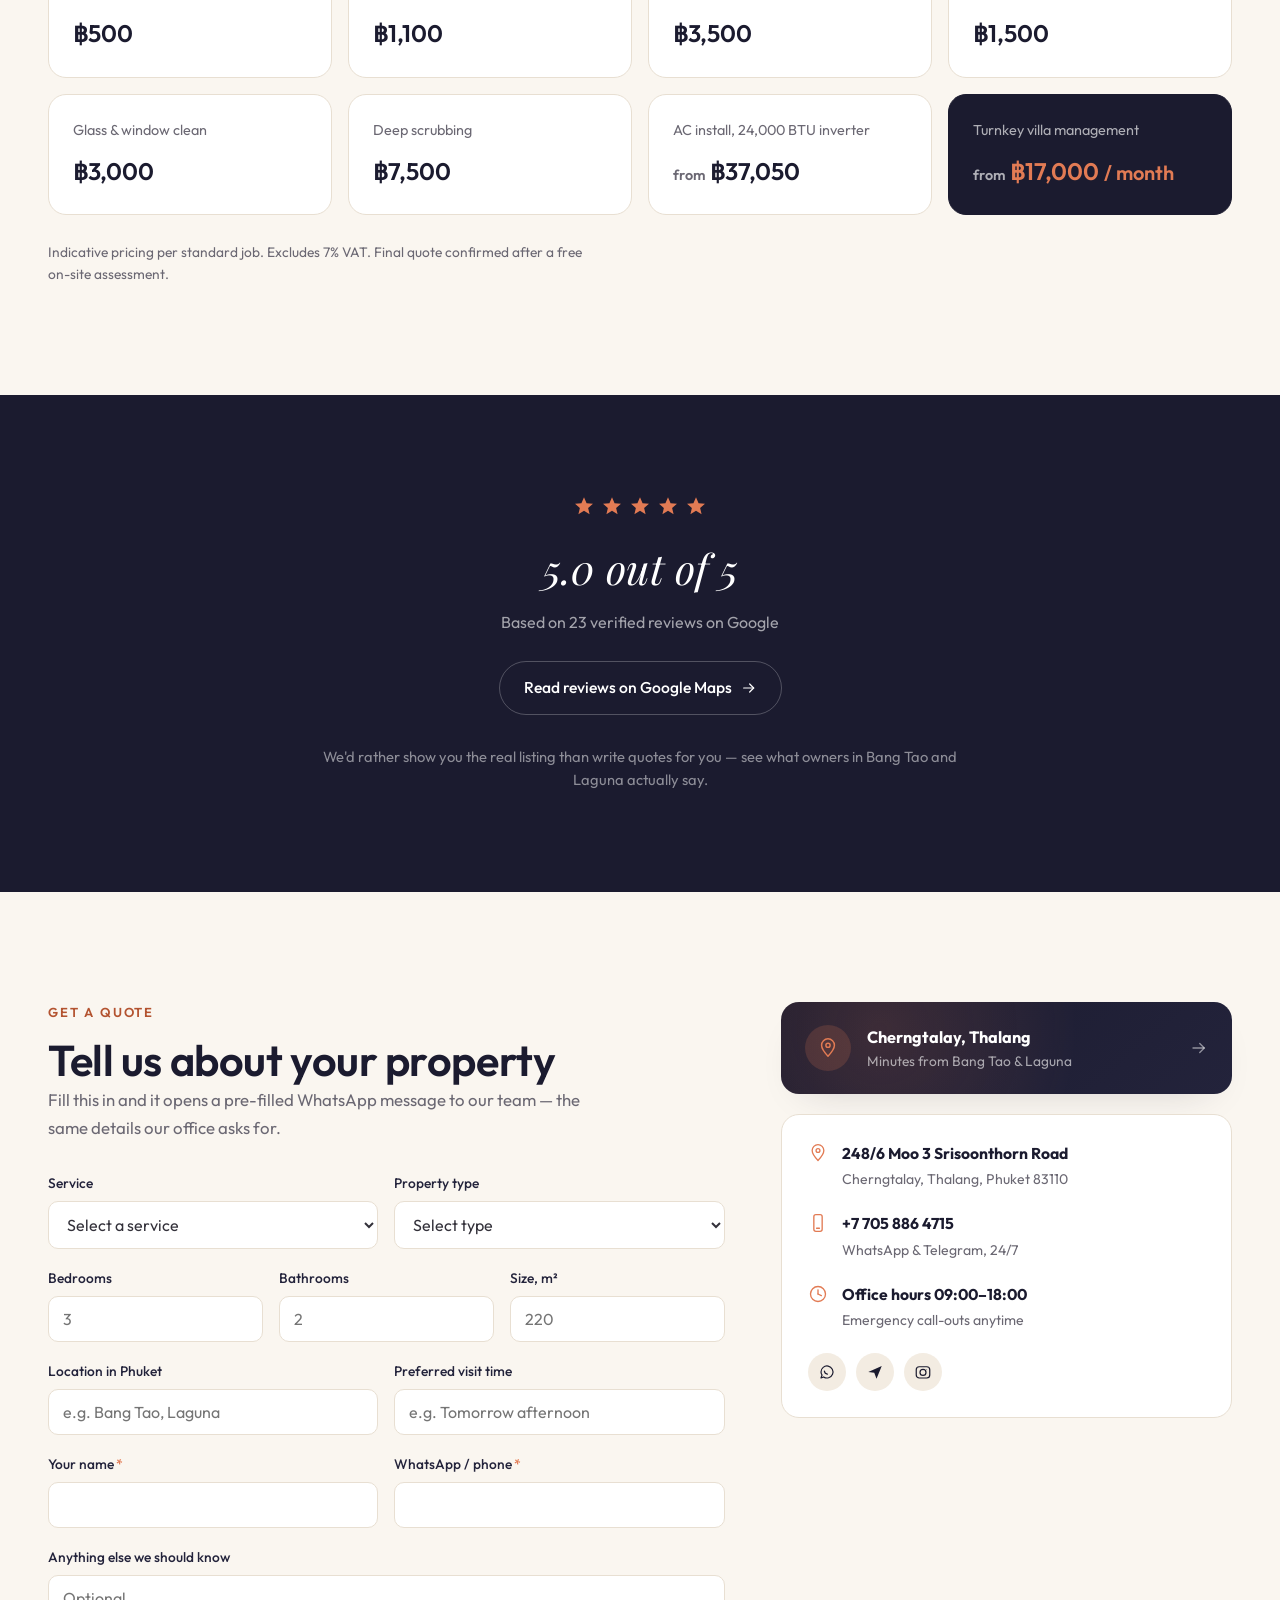
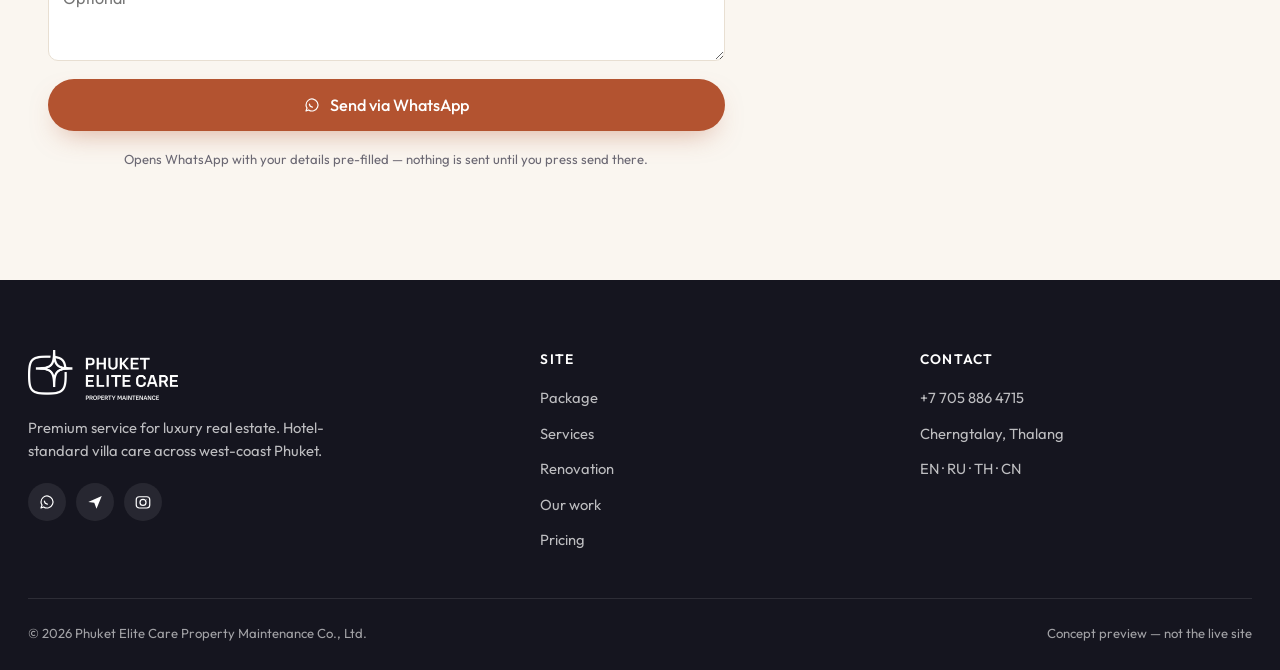
==== commit a70e314c: "Remove services section heading Co-Authored-By: Claude Opus 5.5 <noreply@anthropic.com>" ====
--- a/index.html
+++ b/index.html
@@ -479,12 +479,6 @@
 
 <!-- ============ SERVICES ============ -->
 <section class="services" id="services">
-  <div class="section-head reveal">
-    <p class="eyebrow" data-i18n="svc.eyebrow">What we do</p>
-    <h2 data-i18n="svc.h2">Twelve services, one accountable team</h2>
-    <p class="section-lead" data-i18n="svc.lead">Every job is carried out by our own in-house crews.</p>
-  </div>
-
   <div class="bento">
     <article class="bento-card reveal">
       <div class="bento-icon"><svg class="icon" width="26" height="26"><use href="#icon-management"/></svg></div>
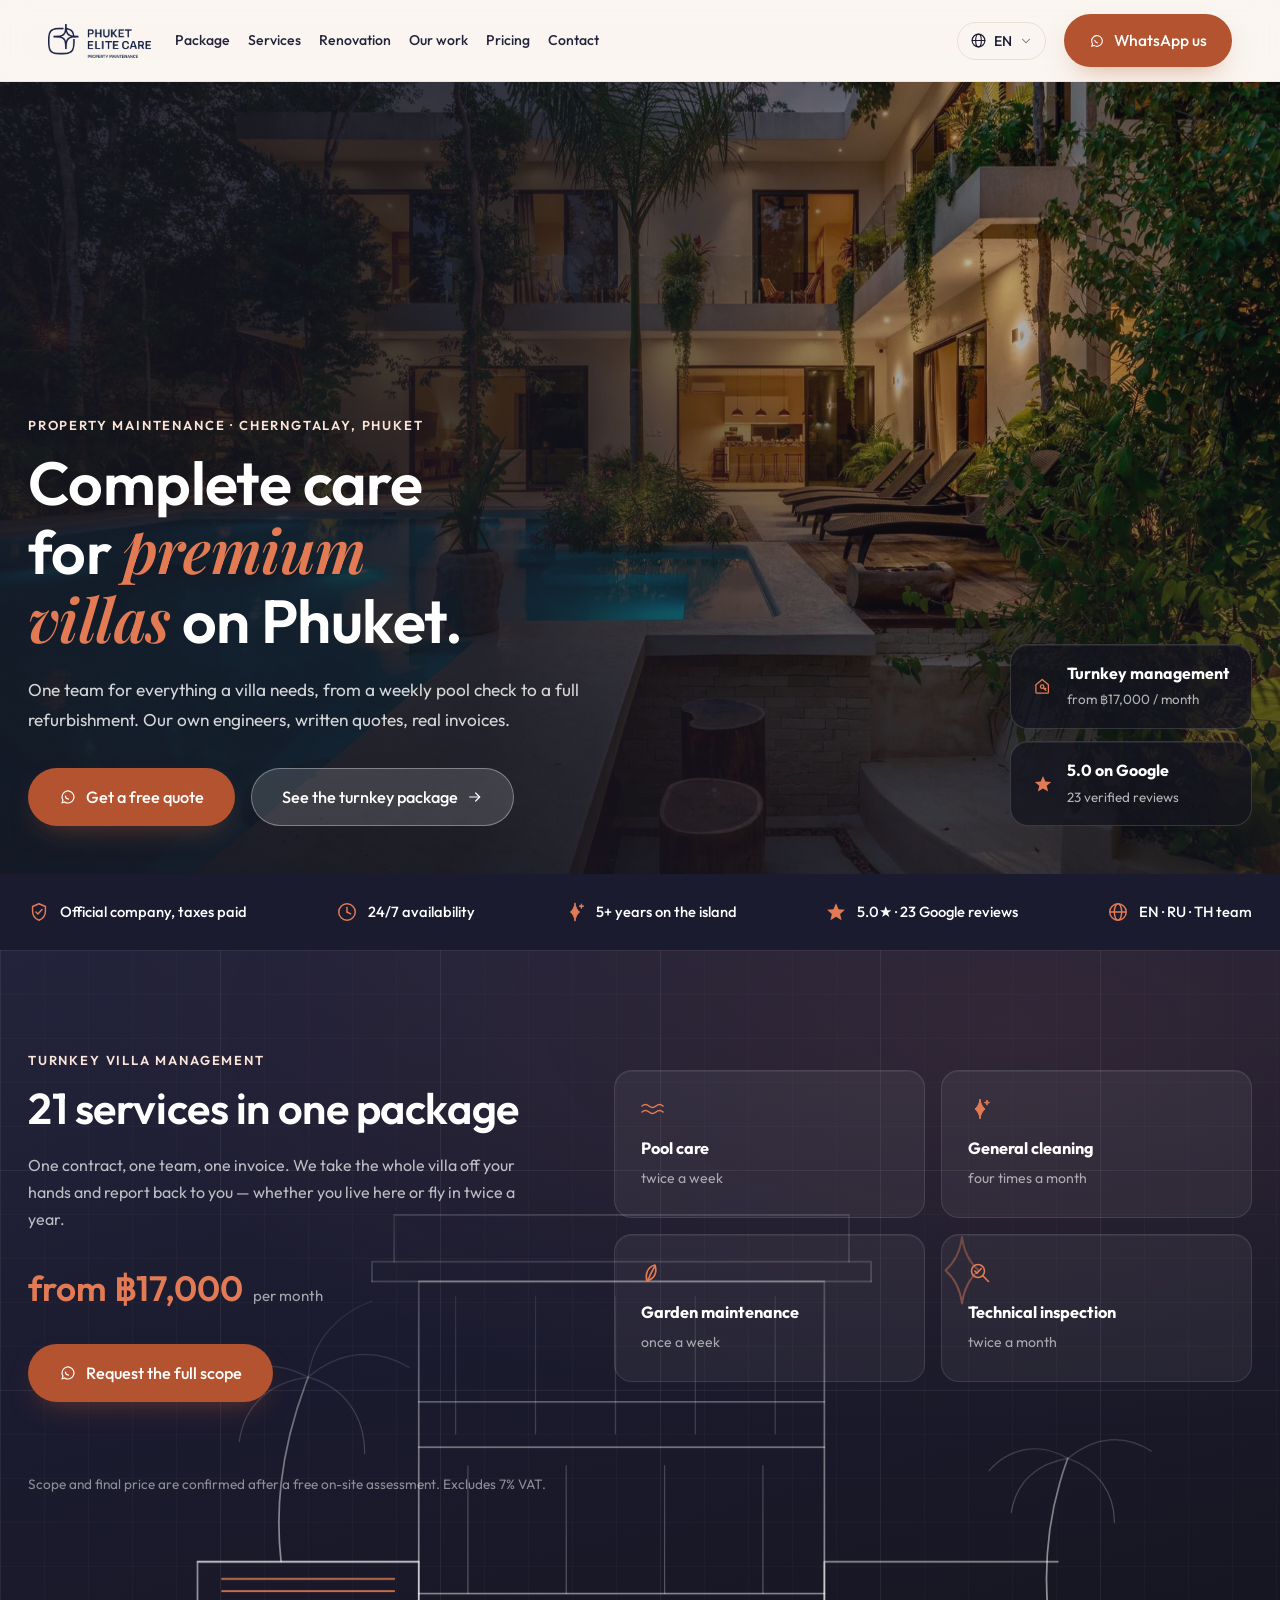
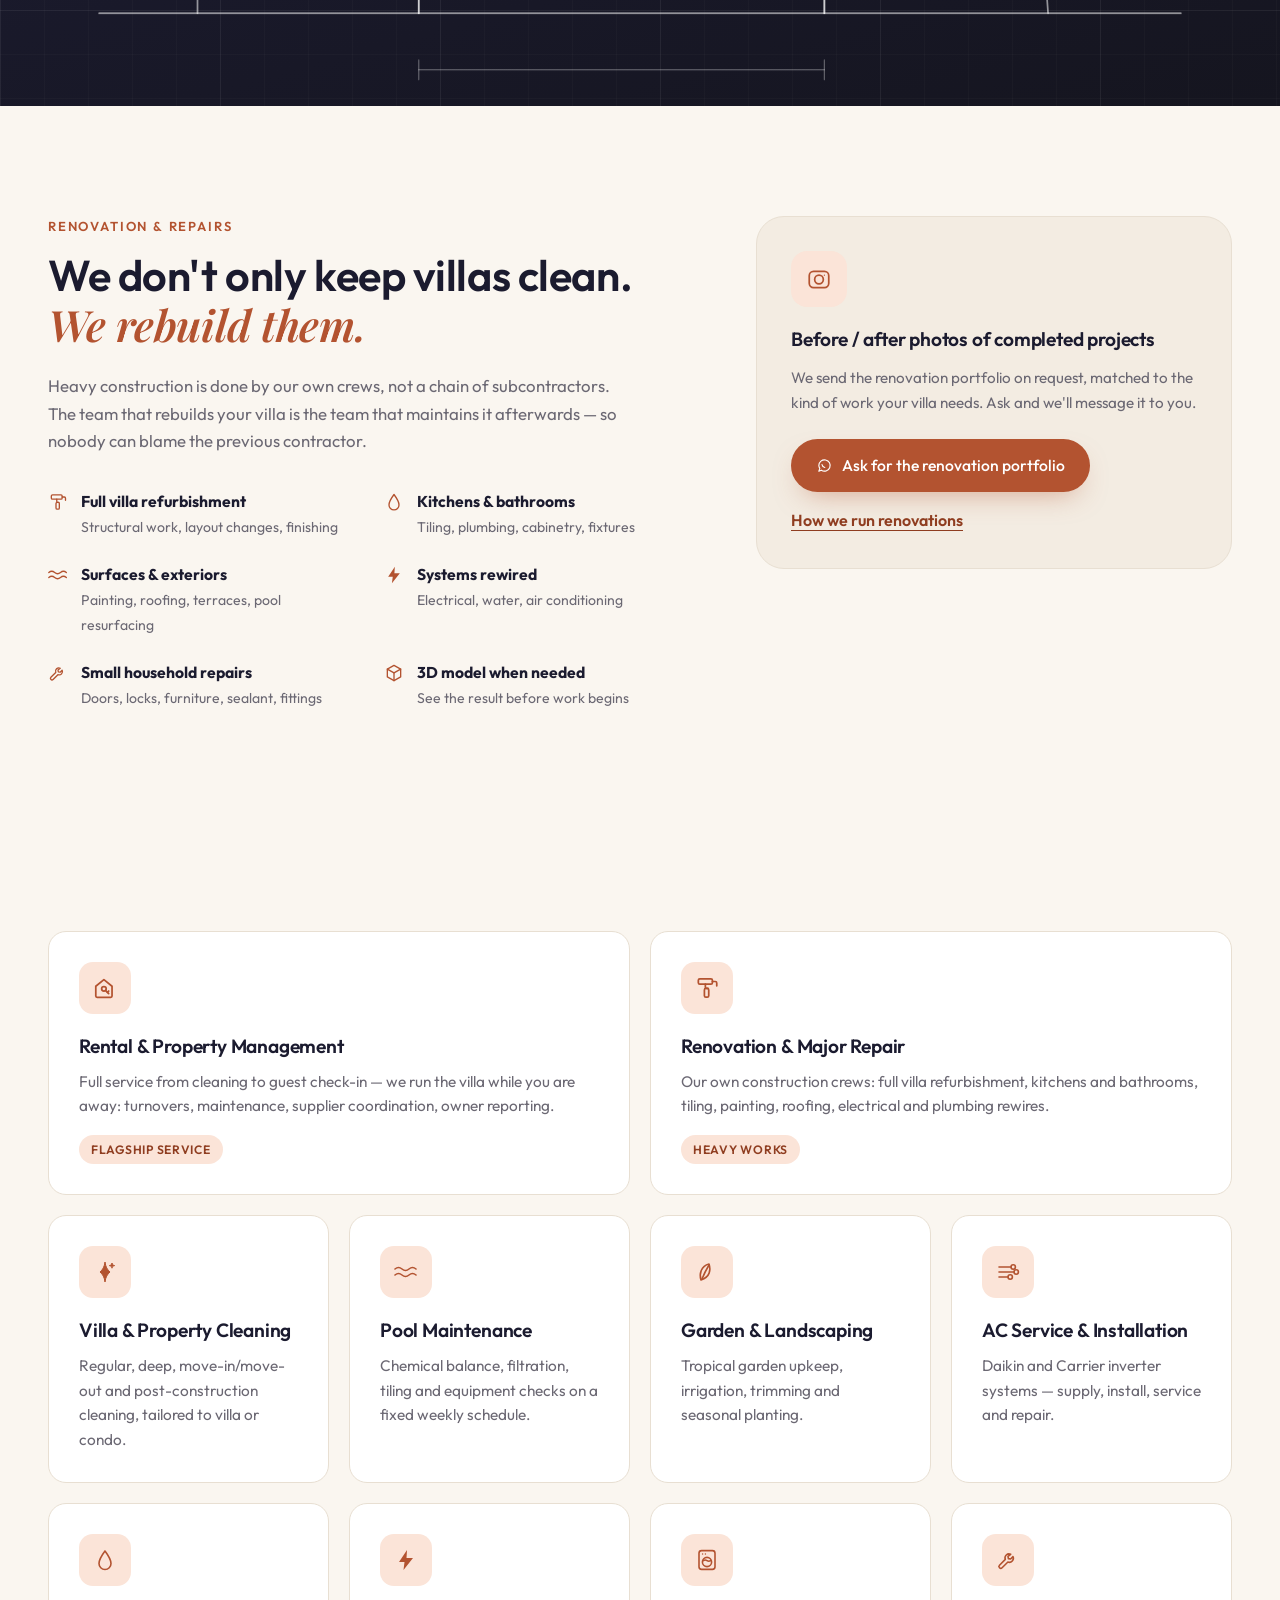
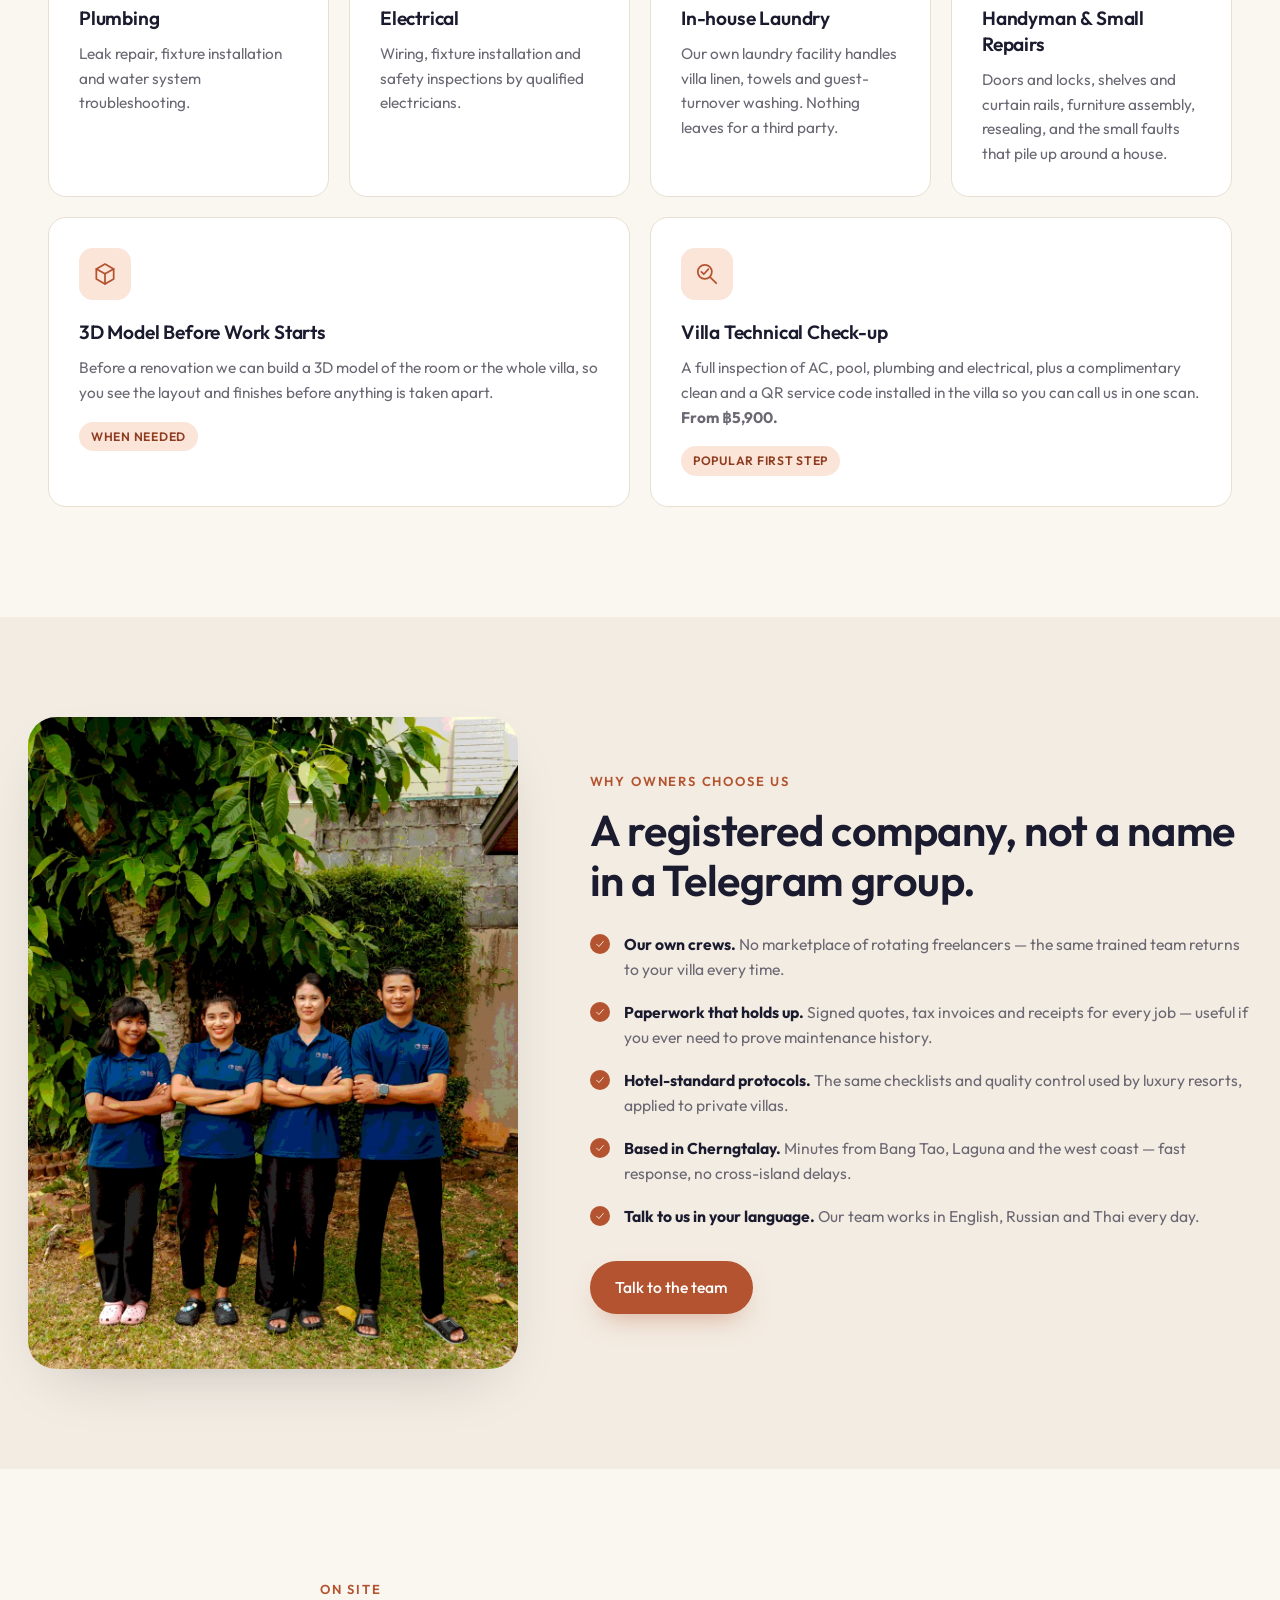
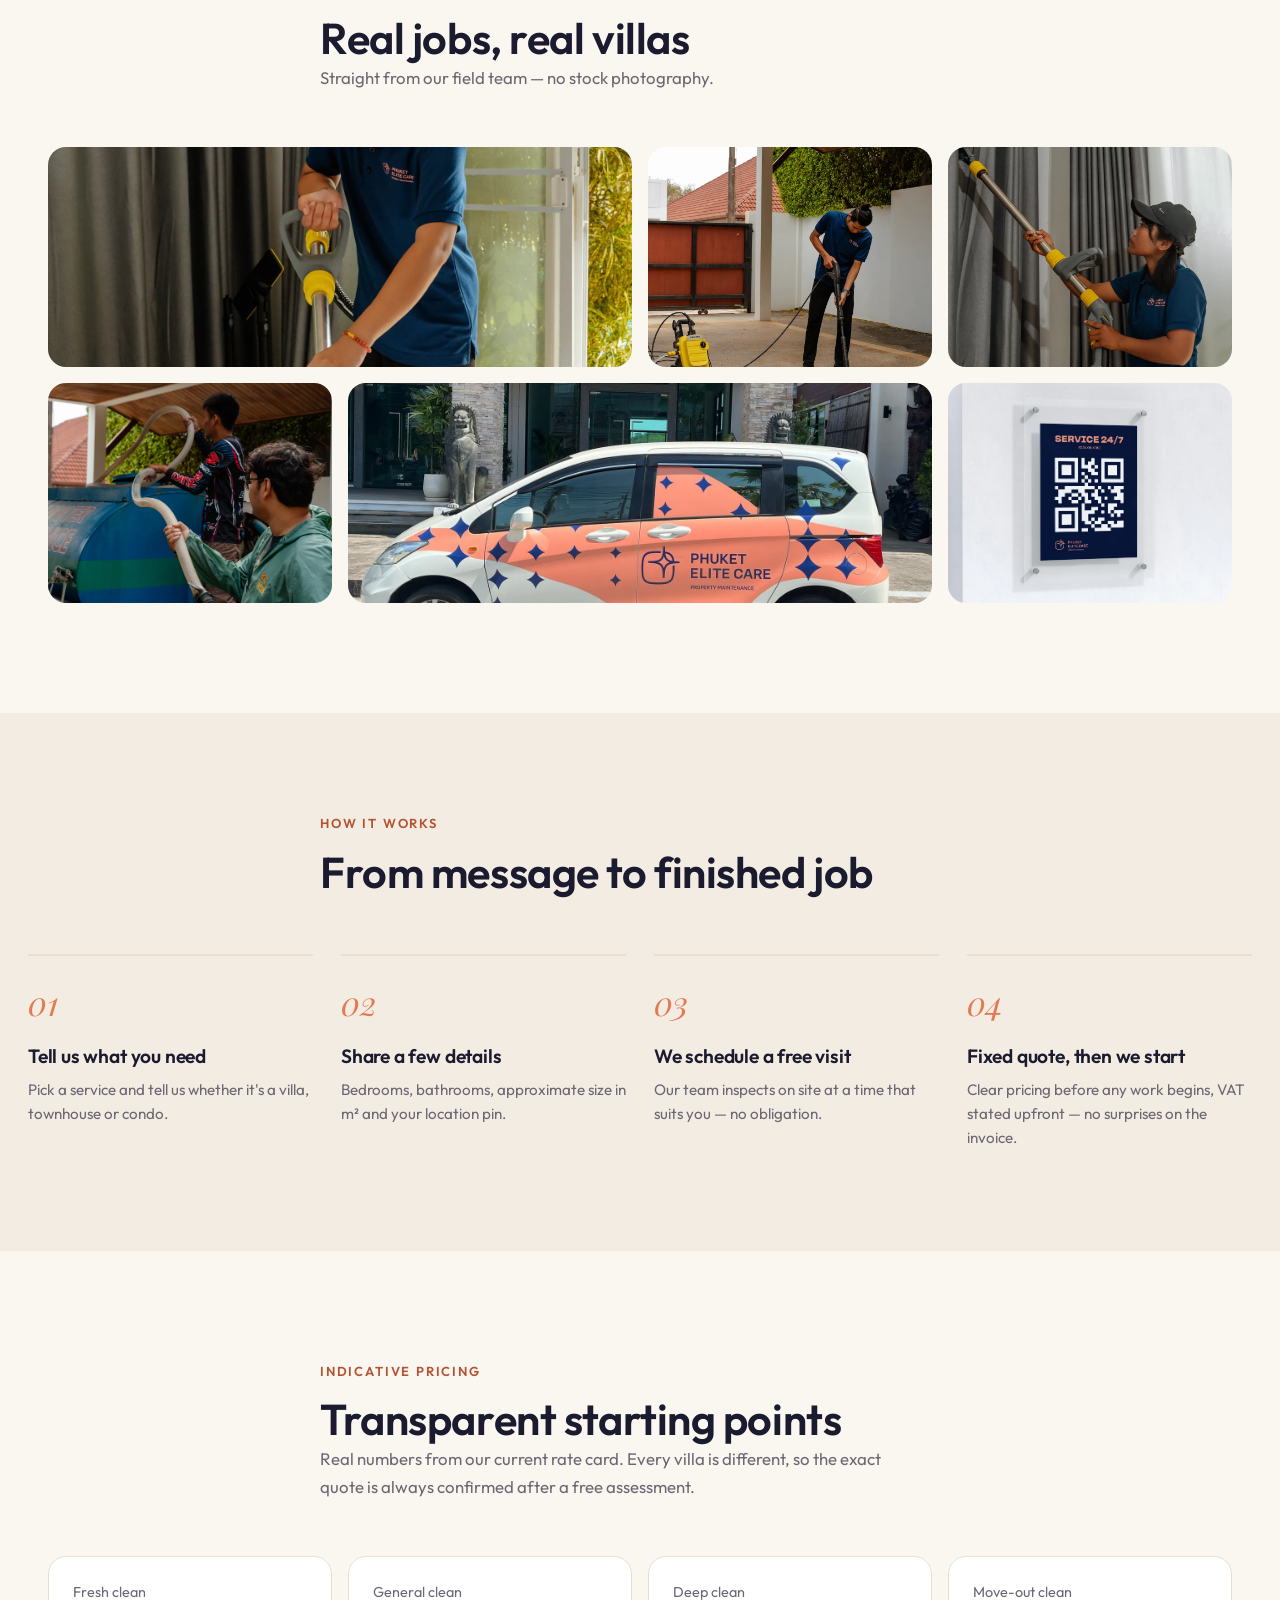
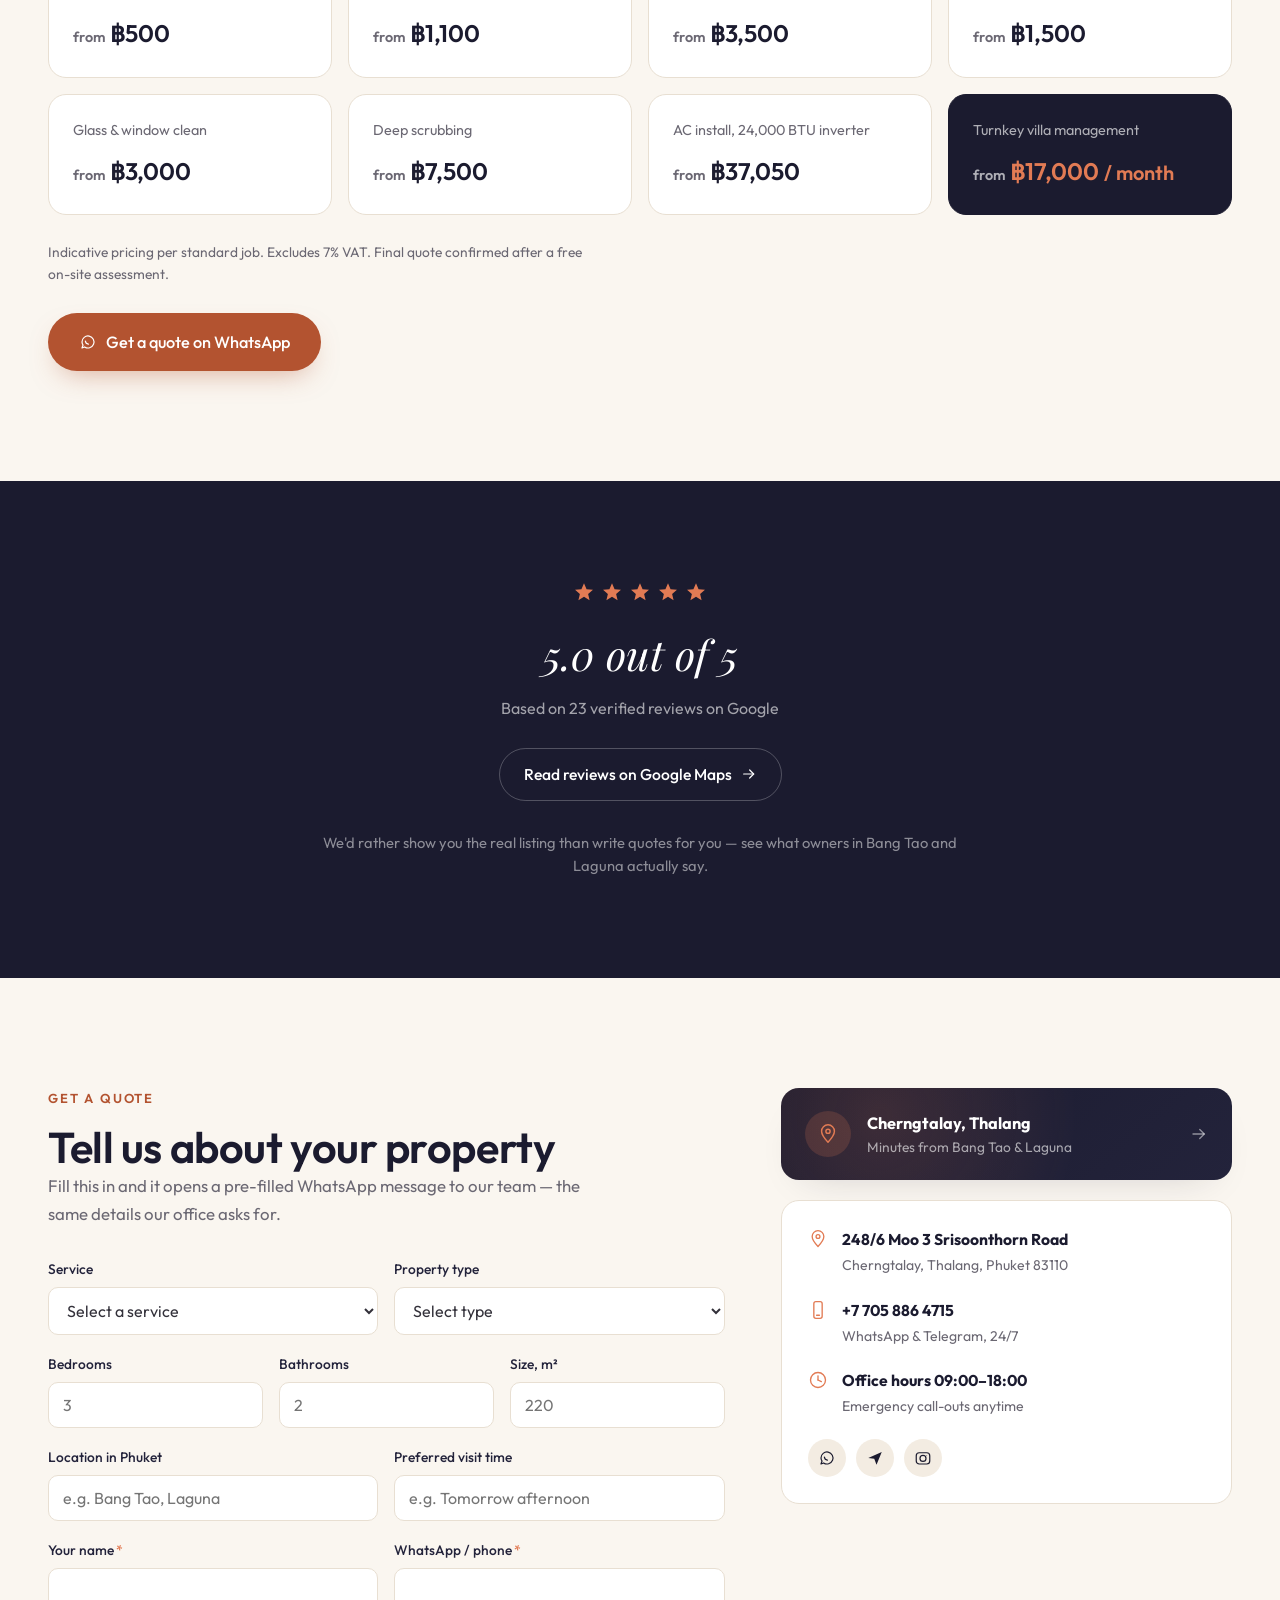
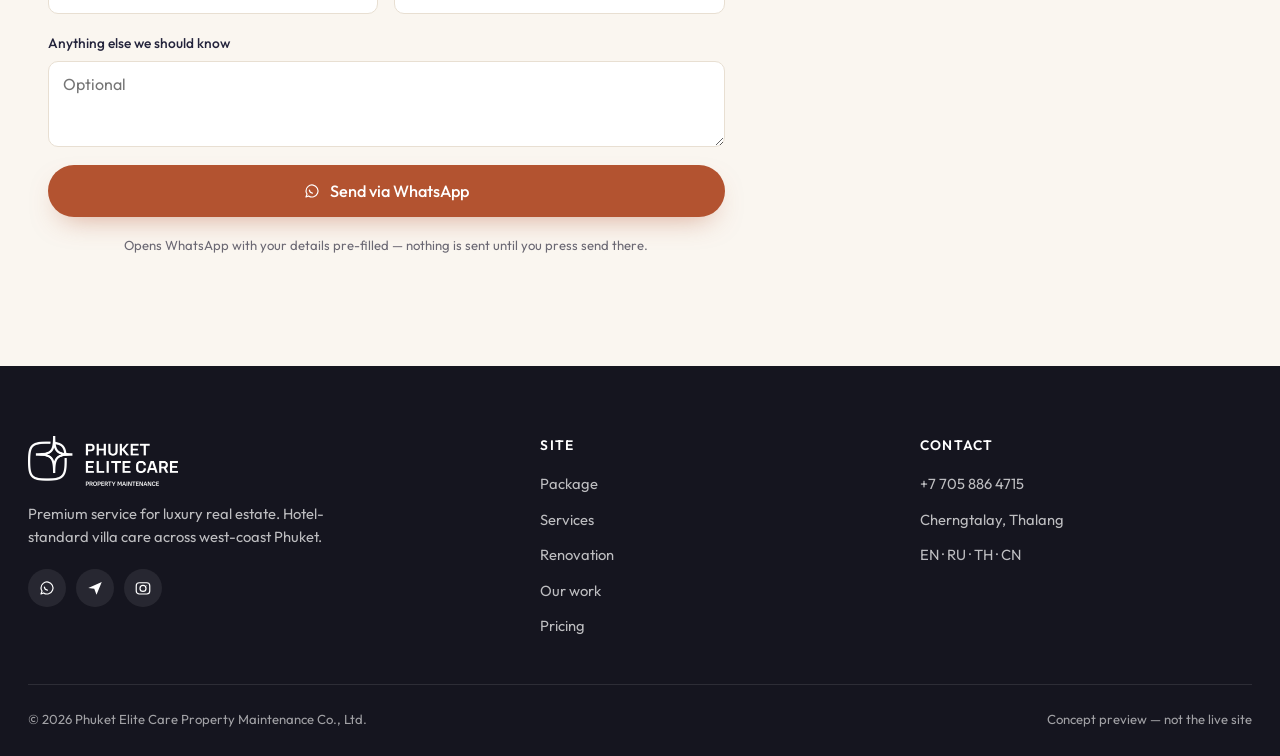
==== commit 80db2bc5: "Prices: from on every card, WhatsApp quote button Co-Authored-By: Claude Opus 5.5 <noreply@anthropic" ====
--- a/index.html
+++ b/index.html
@@ -21,7 +21,7 @@
 <!-- Google Analytics: Elite Care Phuket -->
 <script async src="https://www.googletagmanager.com/gtag/js?id=G-0B6VZP9K7Z"></script>
 <script>window.dataLayer=window.dataLayer||[];function gtag(){dataLayer.push(arguments);}gtag('js',new Date());gtag('config','G-0B6VZP9K7Z');</script>
-<link rel="stylesheet" href="styles.css?v=29">
+<link rel="stylesheet" href="styles.css?v=30">
 </head>
 <body>
 
@@ -653,12 +653,12 @@
   </div>
 
   <div class="price-grid">
-    <div class="price-card reveal"><span data-i18n="price.p1">Fresh clean</span><strong>฿500</strong></div>
-    <div class="price-card reveal"><span data-i18n="price.p2">General clean</span><strong>฿1,100</strong></div>
-    <div class="price-card reveal"><span data-i18n="price.p3">Deep clean</span><strong>฿3,500</strong></div>
-    <div class="price-card reveal"><span data-i18n="price.p4">Move-out clean</span><strong>฿1,500</strong></div>
-    <div class="price-card reveal"><span data-i18n="price.p5">Glass &amp; window clean</span><strong>฿3,000</strong></div>
-    <div class="price-card reveal"><span data-i18n="price.p6">Deep scrubbing</span><strong>฿7,500</strong></div>
+    <div class="price-card reveal"><span data-i18n="price.p1">Fresh clean</span><strong><span data-i18n="price.from">from</span> ฿500</strong></div>
+    <div class="price-card reveal"><span data-i18n="price.p2">General clean</span><strong><span data-i18n="price.from">from</span> ฿1,100</strong></div>
+    <div class="price-card reveal"><span data-i18n="price.p3">Deep clean</span><strong><span data-i18n="price.from">from</span> ฿3,500</strong></div>
+    <div class="price-card reveal"><span data-i18n="price.p4">Move-out clean</span><strong><span data-i18n="price.from">from</span> ฿1,500</strong></div>
+    <div class="price-card reveal"><span data-i18n="price.p5">Glass &amp; window clean</span><strong><span data-i18n="price.from">from</span> ฿3,000</strong></div>
+    <div class="price-card reveal"><span data-i18n="price.p6">Deep scrubbing</span><strong><span data-i18n="price.from">from</span> ฿7,500</strong></div>
     <div class="price-card reveal"><span data-i18n="price.p7">AC install, 24,000 BTU inverter</span><strong><span data-i18n="price.from">from</span> ฿37,050</strong></div>
     <div class="price-card price-card-accent reveal">
       <span data-i18n="price.p8">Turnkey villa management</span>
@@ -666,6 +666,7 @@
     </div>
   </div>
   <p class="price-disclaimer reveal" data-i18n="price.disclaimer">Indicative pricing per standard job. Excludes 7% VAT.</p>
+  <div class="price-cta reveal"><a href="https://wa.me/77058864715" target="_blank" rel="noopener" class="btn btn-primary btn-lg" data-i18n-attr="href:price.ctaHref"><svg class="icon" width="18" height="18"><use href="#icon-message"/></svg><span data-i18n="price.cta">Get a quote on WhatsApp</span></a></div>
 </section>
 
 <!-- ============ REVIEWS ============ -->
@@ -858,8 +859,8 @@
   </div>
 </footer>
 
-<script src="i18n.js?v=29"></script>
-<script src="script.js?v=29"></script>
+<script src="i18n.js?v=30"></script>
+<script src="script.js?v=30"></script>
 <script>document.addEventListener("click",function(e){var a=e.target.closest&&e.target.closest('a[href*="wa.me"]');if(a&&window.gtag)gtag("event","whatsapp_click",{page:"main"});});</script>
 </body>
 </html>
--- a/styles.css
+++ b/styles.css
@@ -630,3 +630,5 @@
 
 .reno-more{display:inline-block;margin-top:16px;font-weight:600;color:var(--terracotta-800);text-decoration:underline;text-underline-offset:4px;}
 .reno-more:hover{color:var(--terracotta-700);}
+.price-cta{margin-top:28px;}
+@media (max-width:600px){.price-cta .btn{width:100%;justify-content:center;}}
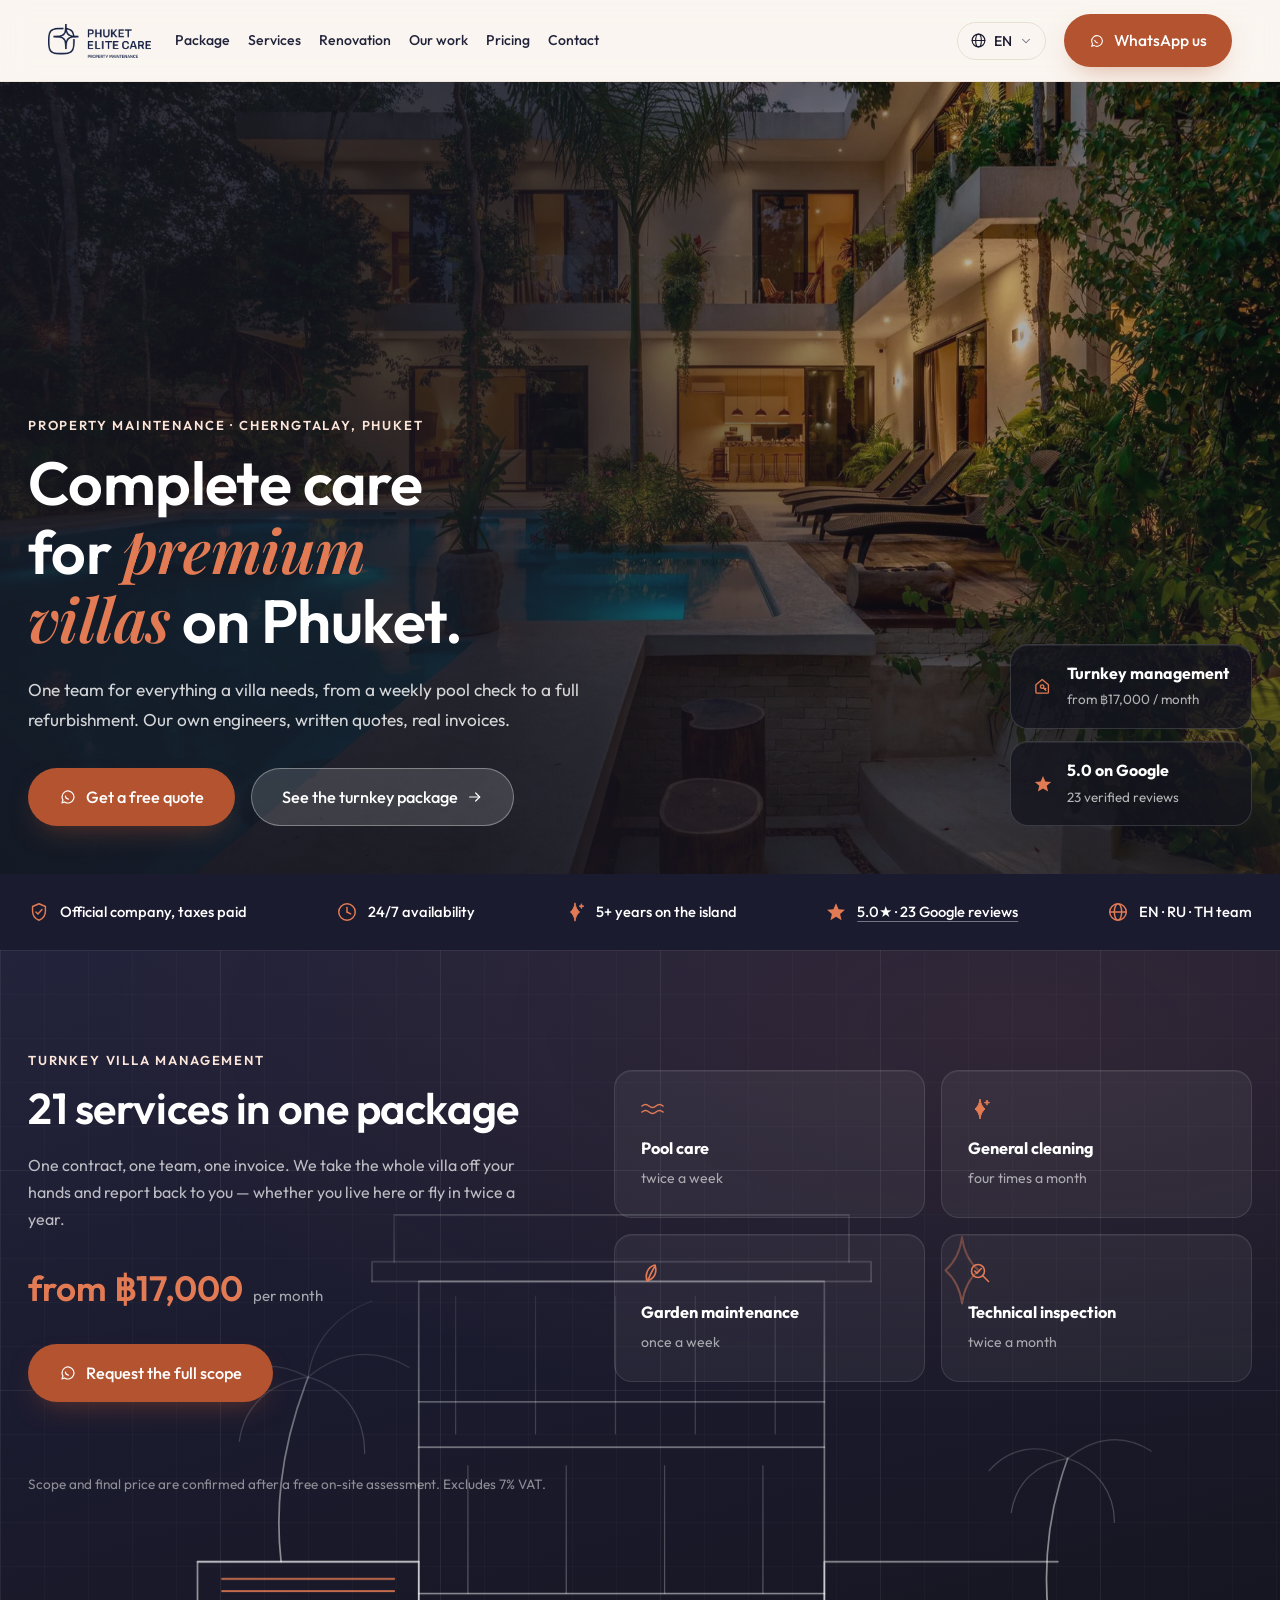
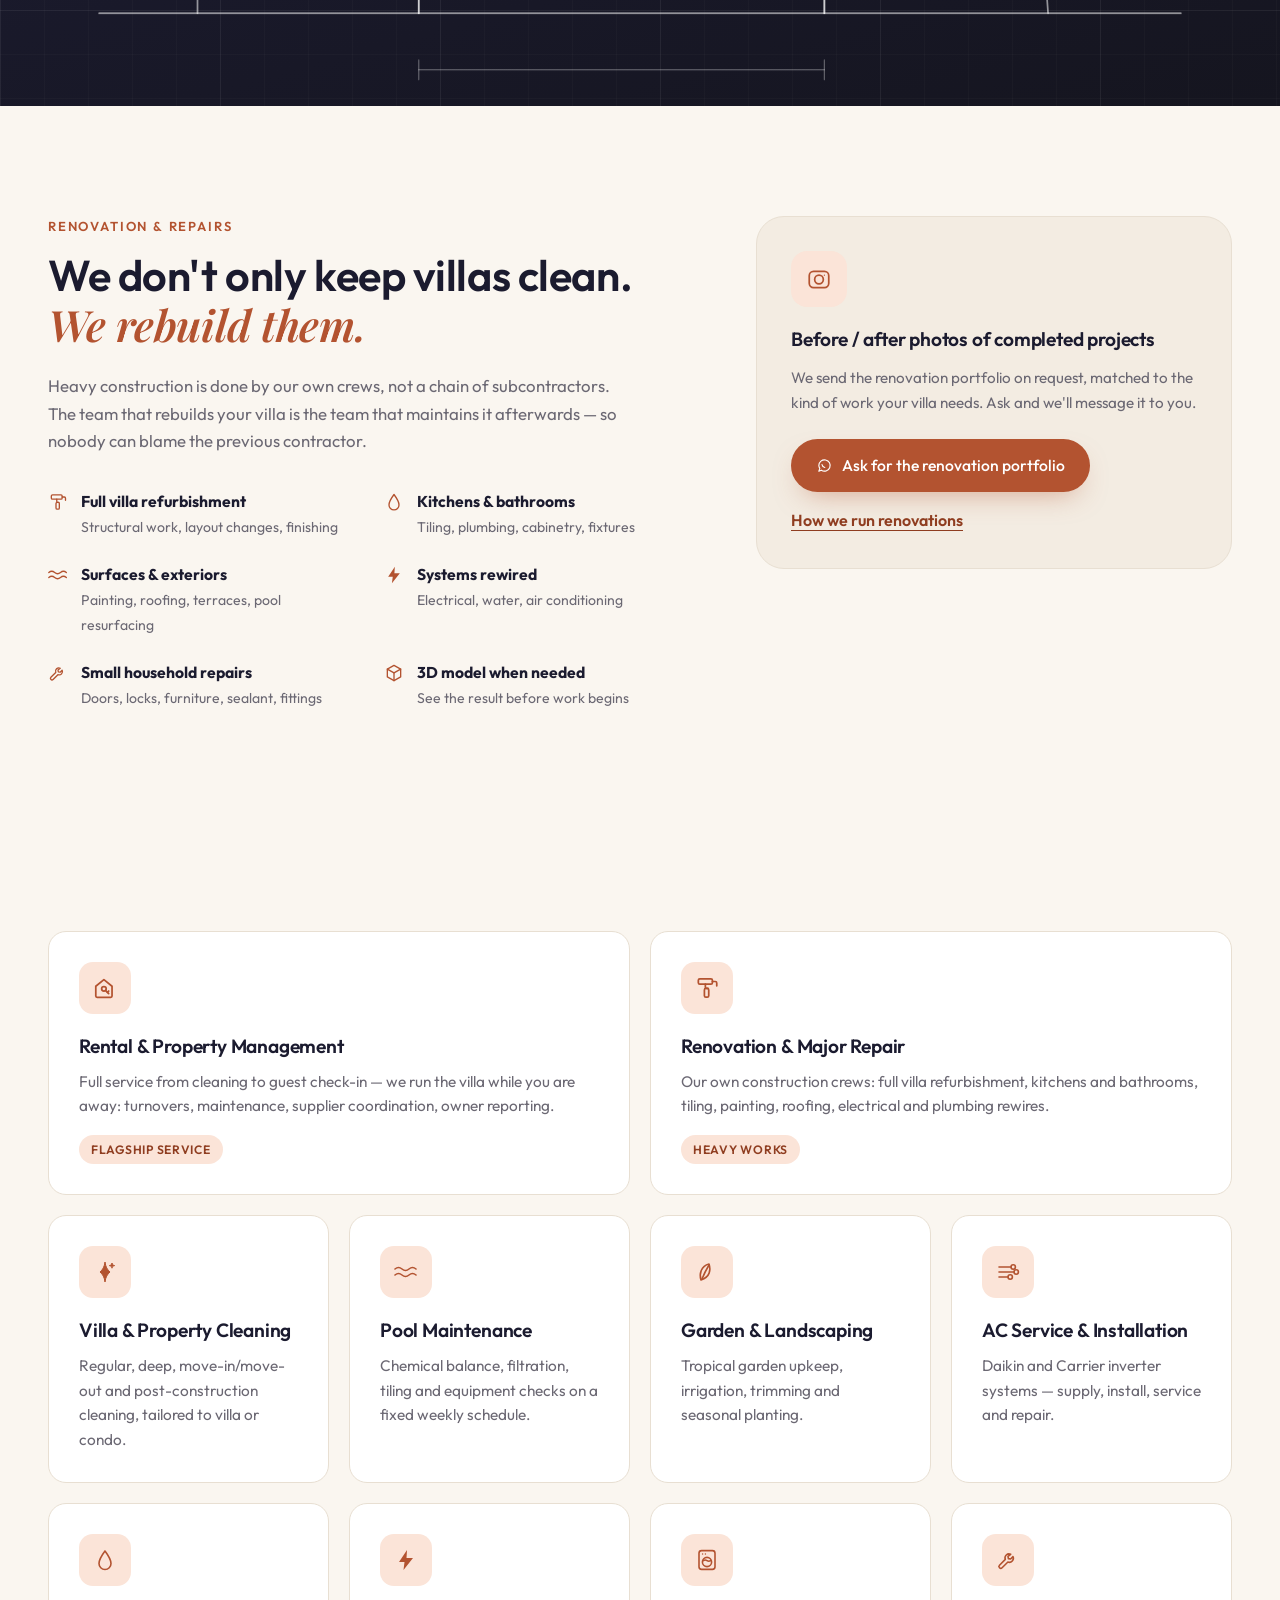
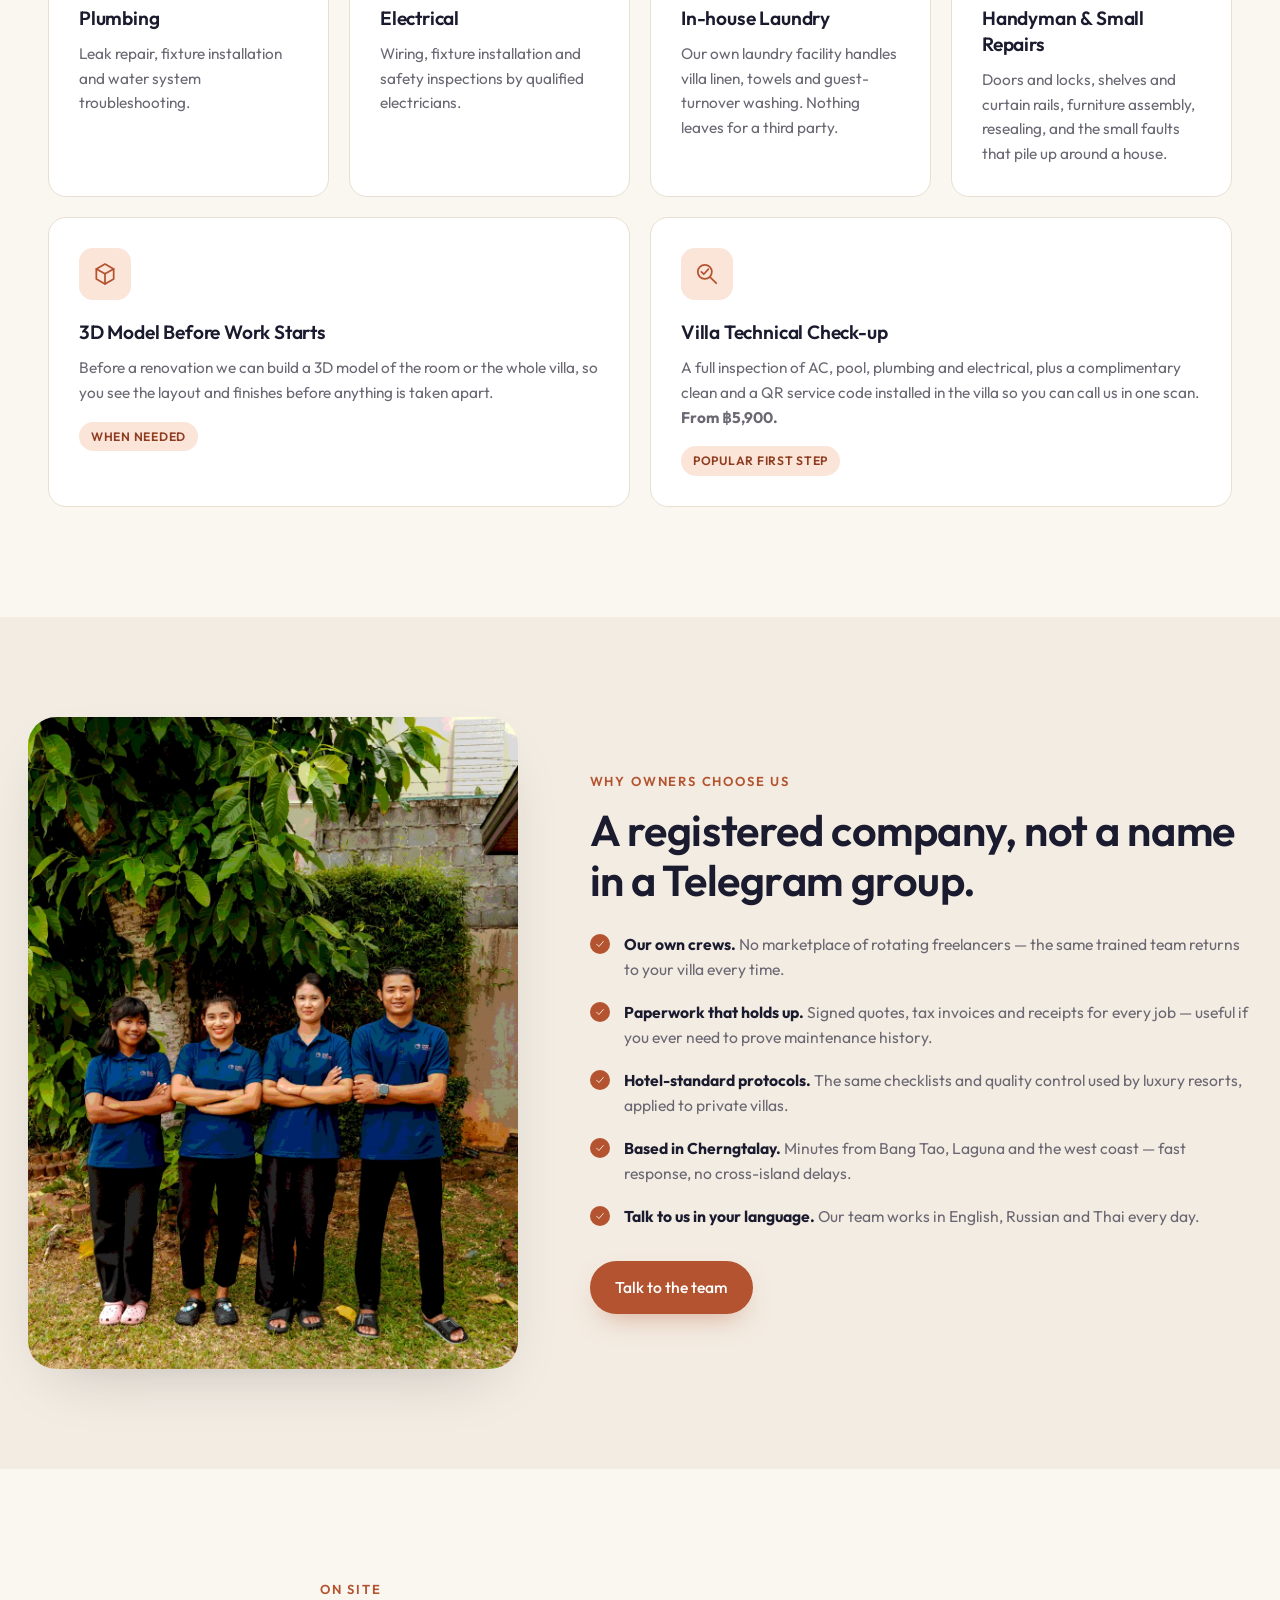
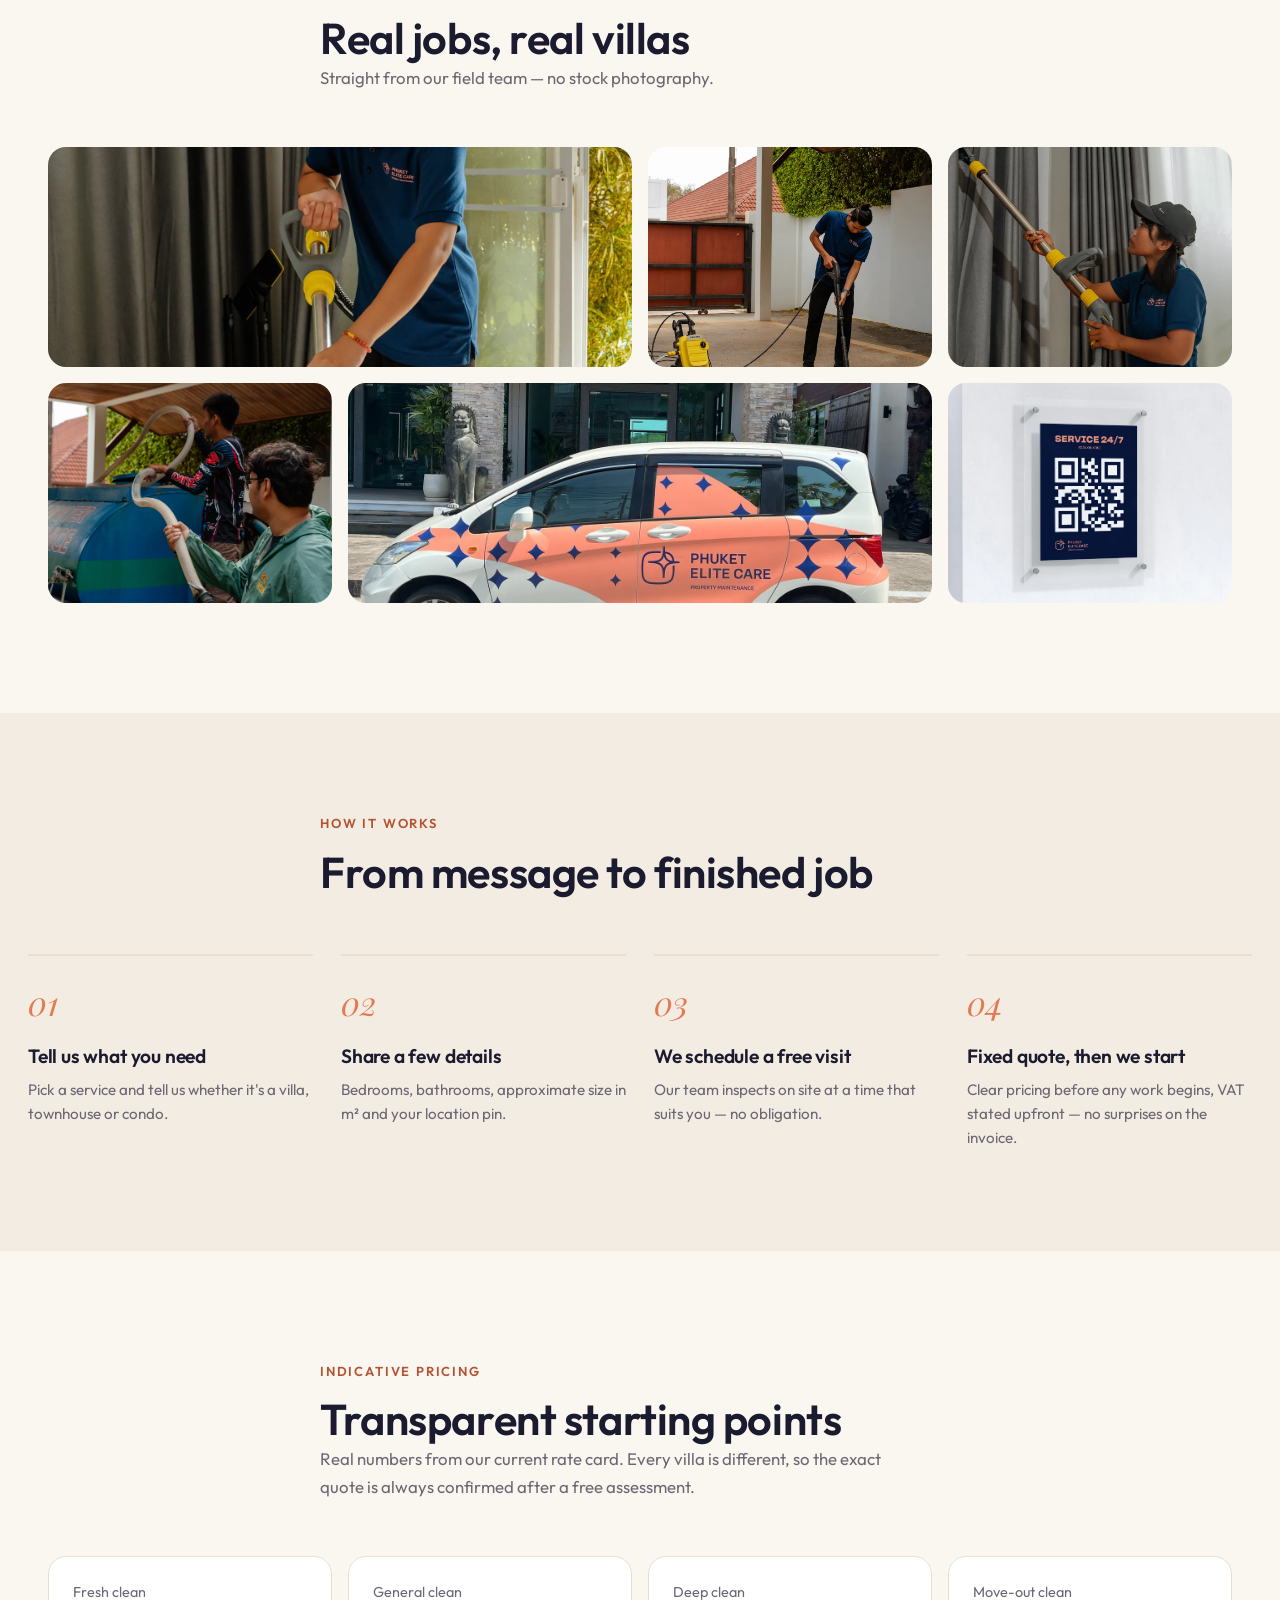
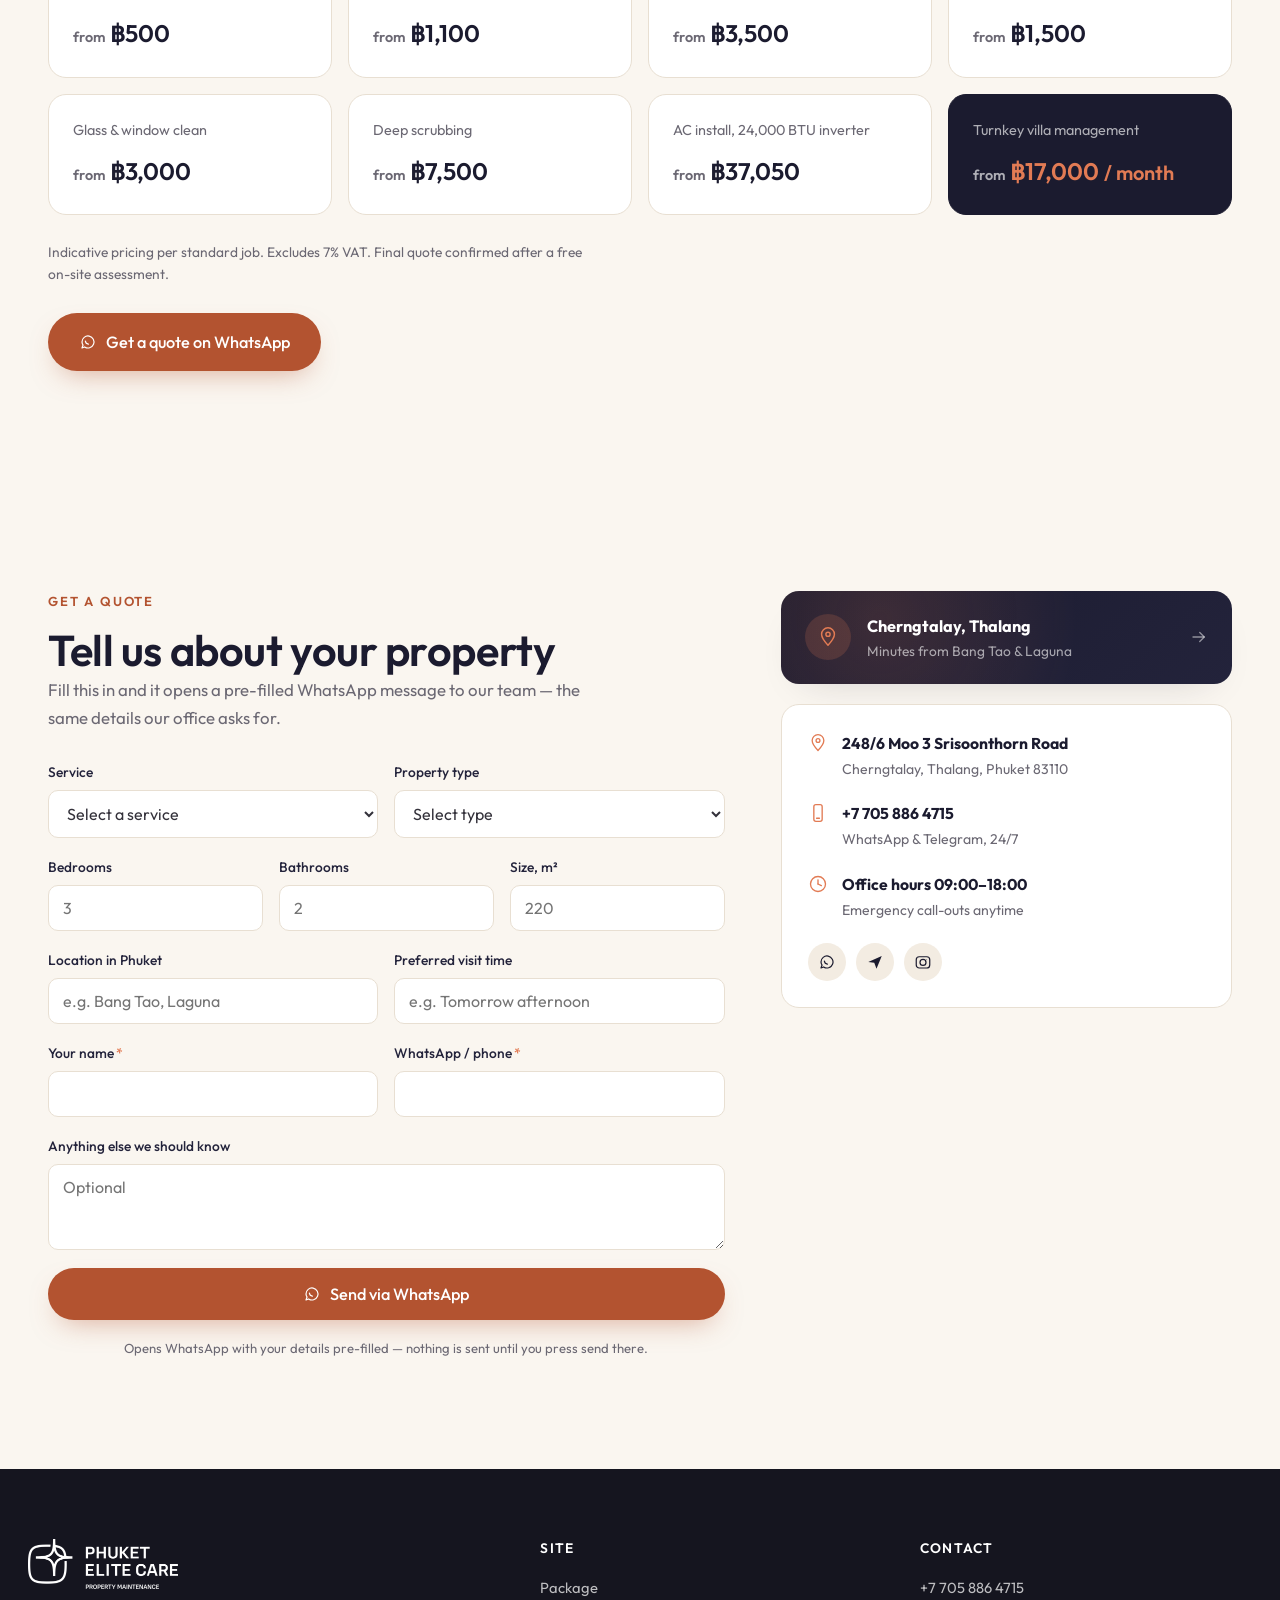
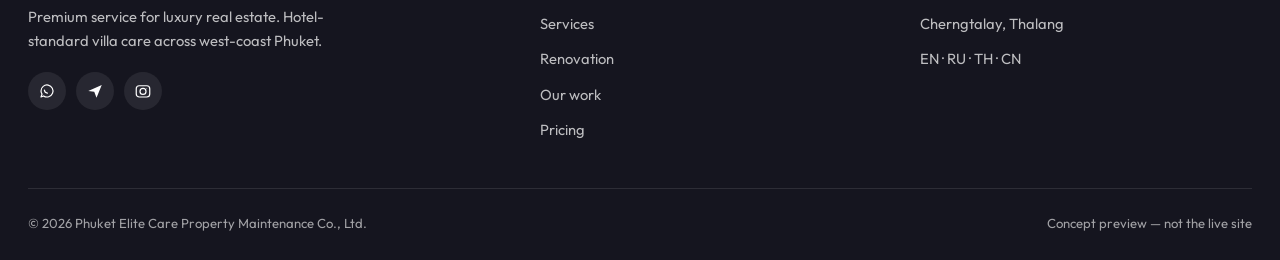
==== commit a0d006f8: "Remove reviews section, link Google rating in trust bar Co-Authored-By: Claude Opus 5.5 <noreply@ant" ====
--- a/index.html
+++ b/index.html
@@ -21,7 +21,7 @@
 <!-- Google Analytics: Elite Care Phuket -->
 <script async src="https://www.googletagmanager.com/gtag/js?id=G-0B6VZP9K7Z"></script>
 <script>window.dataLayer=window.dataLayer||[];function gtag(){dataLayer.push(arguments);}gtag('js',new Date());gtag('config','G-0B6VZP9K7Z');</script>
-<link rel="stylesheet" href="styles.css?v=30">
+<link rel="stylesheet" href="styles.css?v=32">
 </head>
 <body>
 
@@ -270,10 +270,10 @@
       <svg class="icon" width="22" height="22"><use href="#icon-sparkle"/></svg>
       <span data-i18n="trust.years">5+ years on the island</span>
     </div>
-    <div class="trust-item reveal">
+    <a class="trust-item trust-link reveal" href="https://maps.app.goo.gl/JwiWWraCebza6fqK9" target="_blank" rel="noopener">
       <svg class="icon" width="22" height="22"><use href="#icon-star"/></svg>
       <span data-i18n="trust.reviews">5.0★ · 23 Google reviews</span>
-    </div>
+    </a>
     <div class="trust-item reveal">
       <svg class="icon" width="22" height="22"><use href="#icon-globe"/></svg>
       <span data-i18n="trust.langs">EN · RU · TH team</span>
@@ -669,27 +669,6 @@
   <div class="price-cta reveal"><a href="https://wa.me/77058864715" target="_blank" rel="noopener" class="btn btn-primary btn-lg" data-i18n-attr="href:price.ctaHref"><svg class="icon" width="18" height="18"><use href="#icon-message"/></svg><span data-i18n="price.cta">Get a quote on WhatsApp</span></a></div>
 </section>
 
-<!-- ============ REVIEWS ============ -->
-<section class="reviews" id="reviews">
-  <div class="reviews-inner reveal">
-    <div class="reviews-badge">
-      <div class="reviews-stars">
-        <svg class="icon" width="22" height="22"><use href="#icon-star"/></svg>
-        <svg class="icon" width="22" height="22"><use href="#icon-star"/></svg>
-        <svg class="icon" width="22" height="22"><use href="#icon-star"/></svg>
-        <svg class="icon" width="22" height="22"><use href="#icon-star"/></svg>
-        <svg class="icon" width="22" height="22"><use href="#icon-star"/></svg>
-      </div>
-      <p class="reviews-score" data-i18n="rev.score">5.0 out of 5</p>
-      <p class="reviews-count" data-i18n="rev.count">Based on 23 verified reviews on Google</p>
-      <a href="https://maps.app.goo.gl/JwiWWraCebza6fqK9" target="_blank" rel="noopener" class="btn btn-ghost">
-        <span data-i18n="rev.cta">Read reviews on Google Maps</span>
-        <svg class="icon" width="16" height="16"><use href="#icon-arrow"/></svg>
-      </a>
-    </div>
-    <p class="reviews-note" data-i18n="rev.note">We'd rather show you the real listing than write quotes for you.</p>
-  </div>
-</section>
 
 <!-- ============ CONTACT ============ -->
 <section class="contact" id="contact">
@@ -859,8 +838,8 @@
   </div>
 </footer>
 
-<script src="i18n.js?v=30"></script>
-<script src="script.js?v=30"></script>
+<script src="i18n.js?v=32"></script>
+<script src="script.js?v=32"></script>
 <script>document.addEventListener("click",function(e){var a=e.target.closest&&e.target.closest('a[href*="wa.me"]');if(a&&window.gtag)gtag("event","whatsapp_click",{page:"main"});});</script>
 </body>
 </html>
--- a/styles.css
+++ b/styles.css
@@ -632,3 +632,6 @@
 .reno-more:hover{color:var(--terracotta-700);}
 .price-cta{margin-top:28px;}
 @media (max-width:600px){.price-cta .btn{width:100%;justify-content:center;}}
+.trust-bar .trust-link,.trust-bar .trust-link span{color:#fff;opacity:1;}
+.trust-link{text-decoration:underline;text-decoration-color:rgba(255,255,255,.4);text-underline-offset:4px;}
+.trust-link:hover{text-decoration-color:#fff;}
